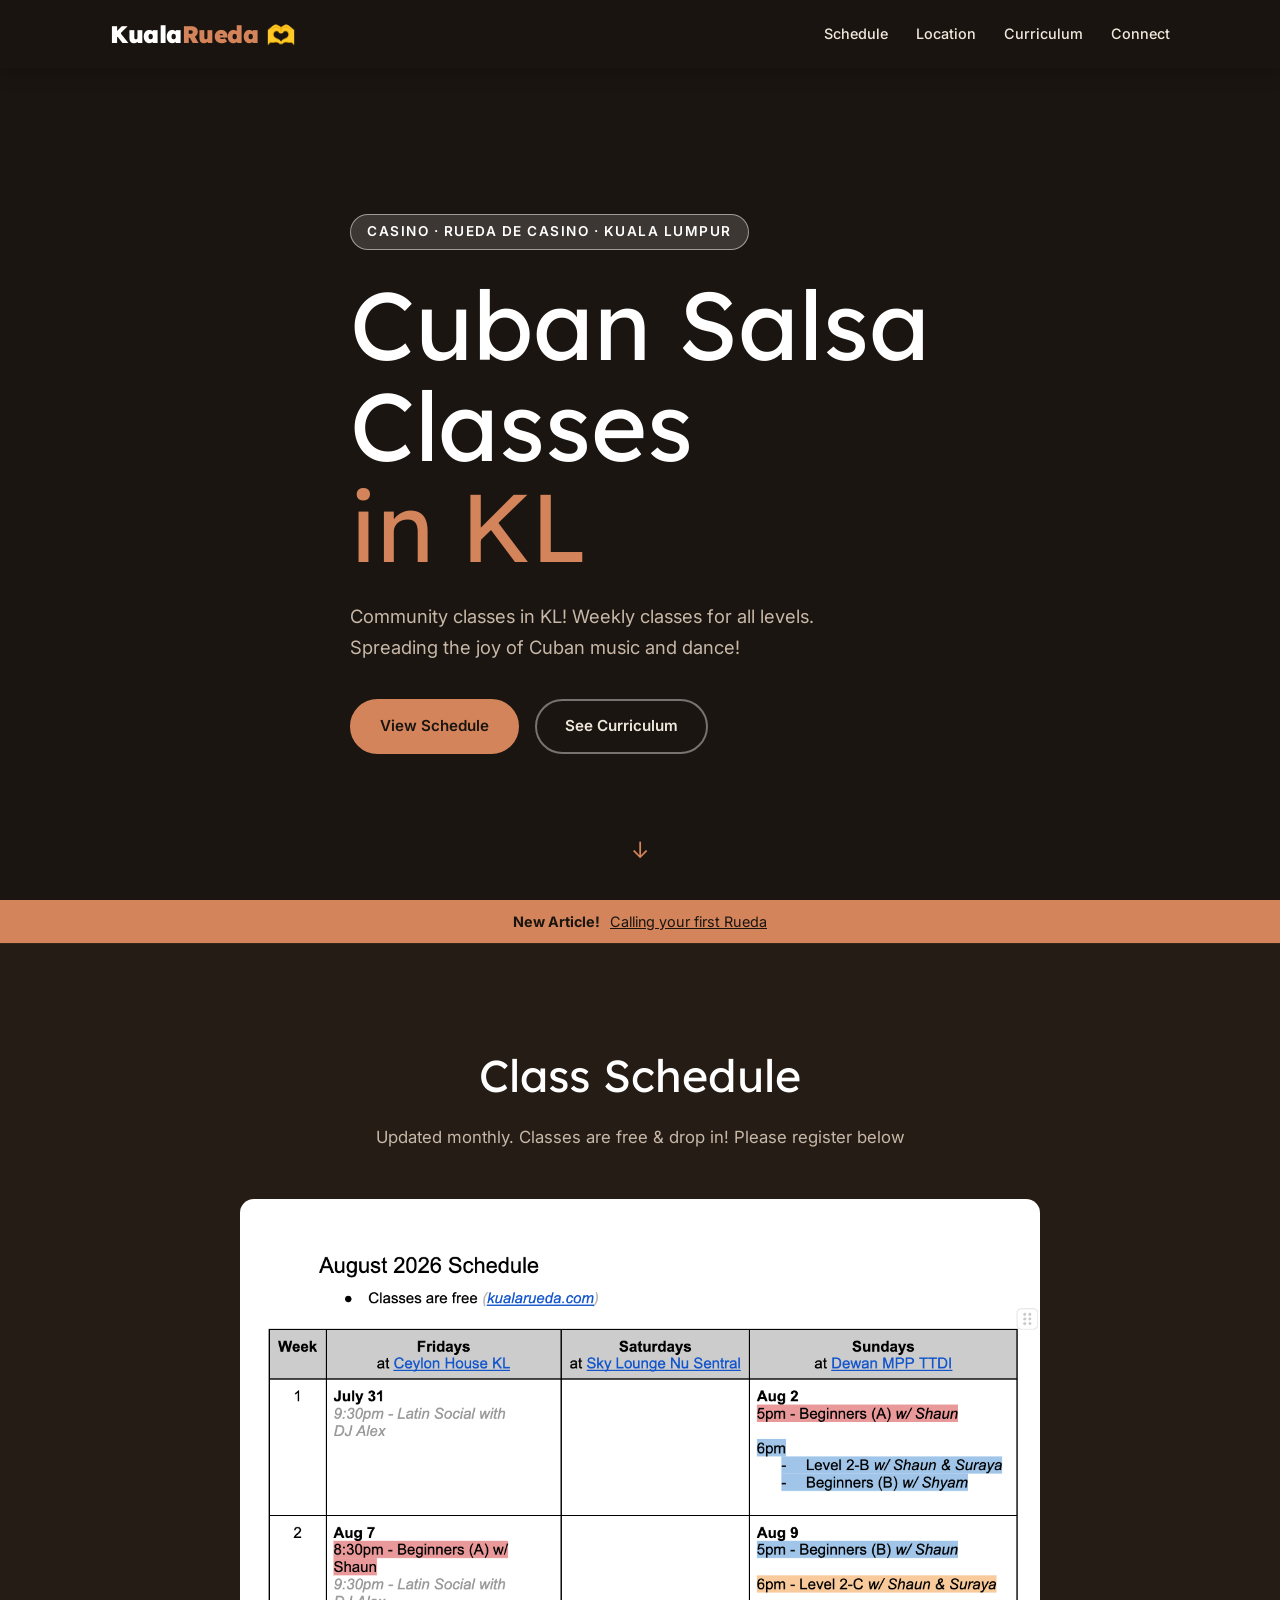
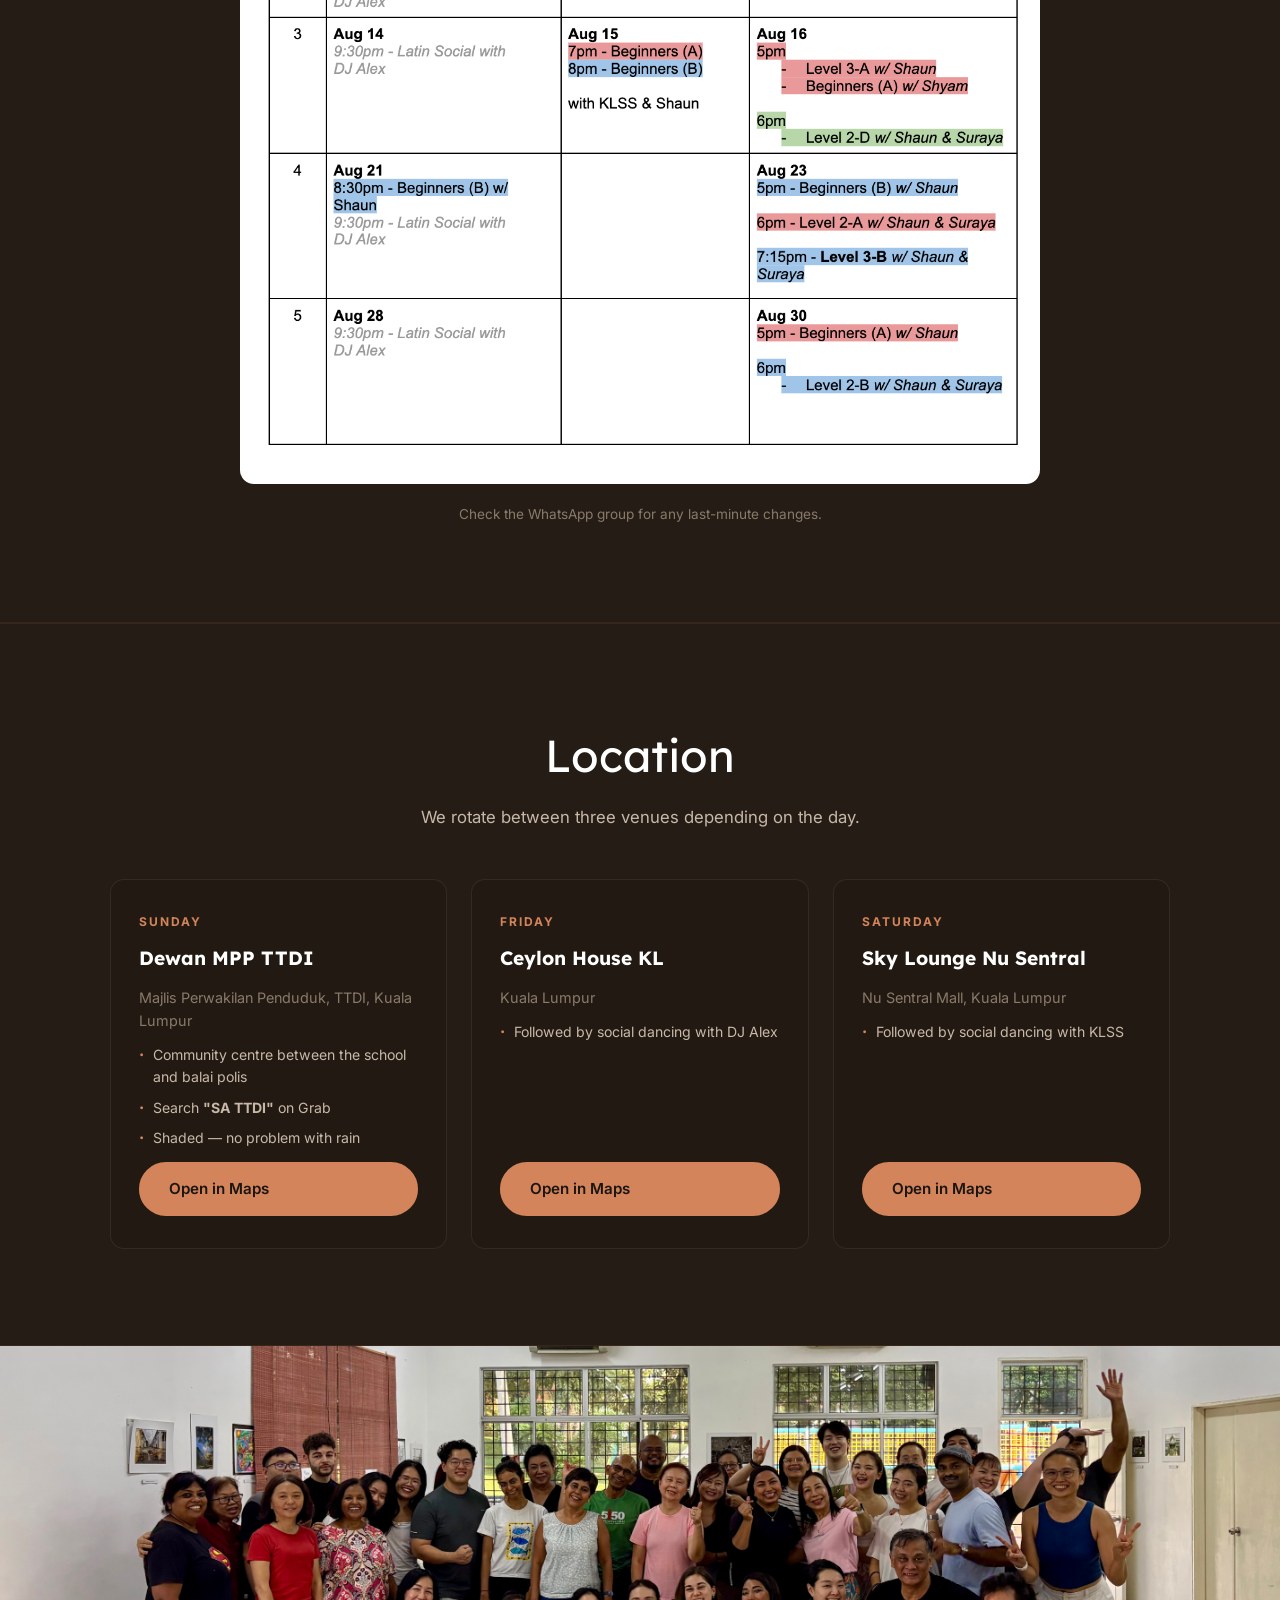
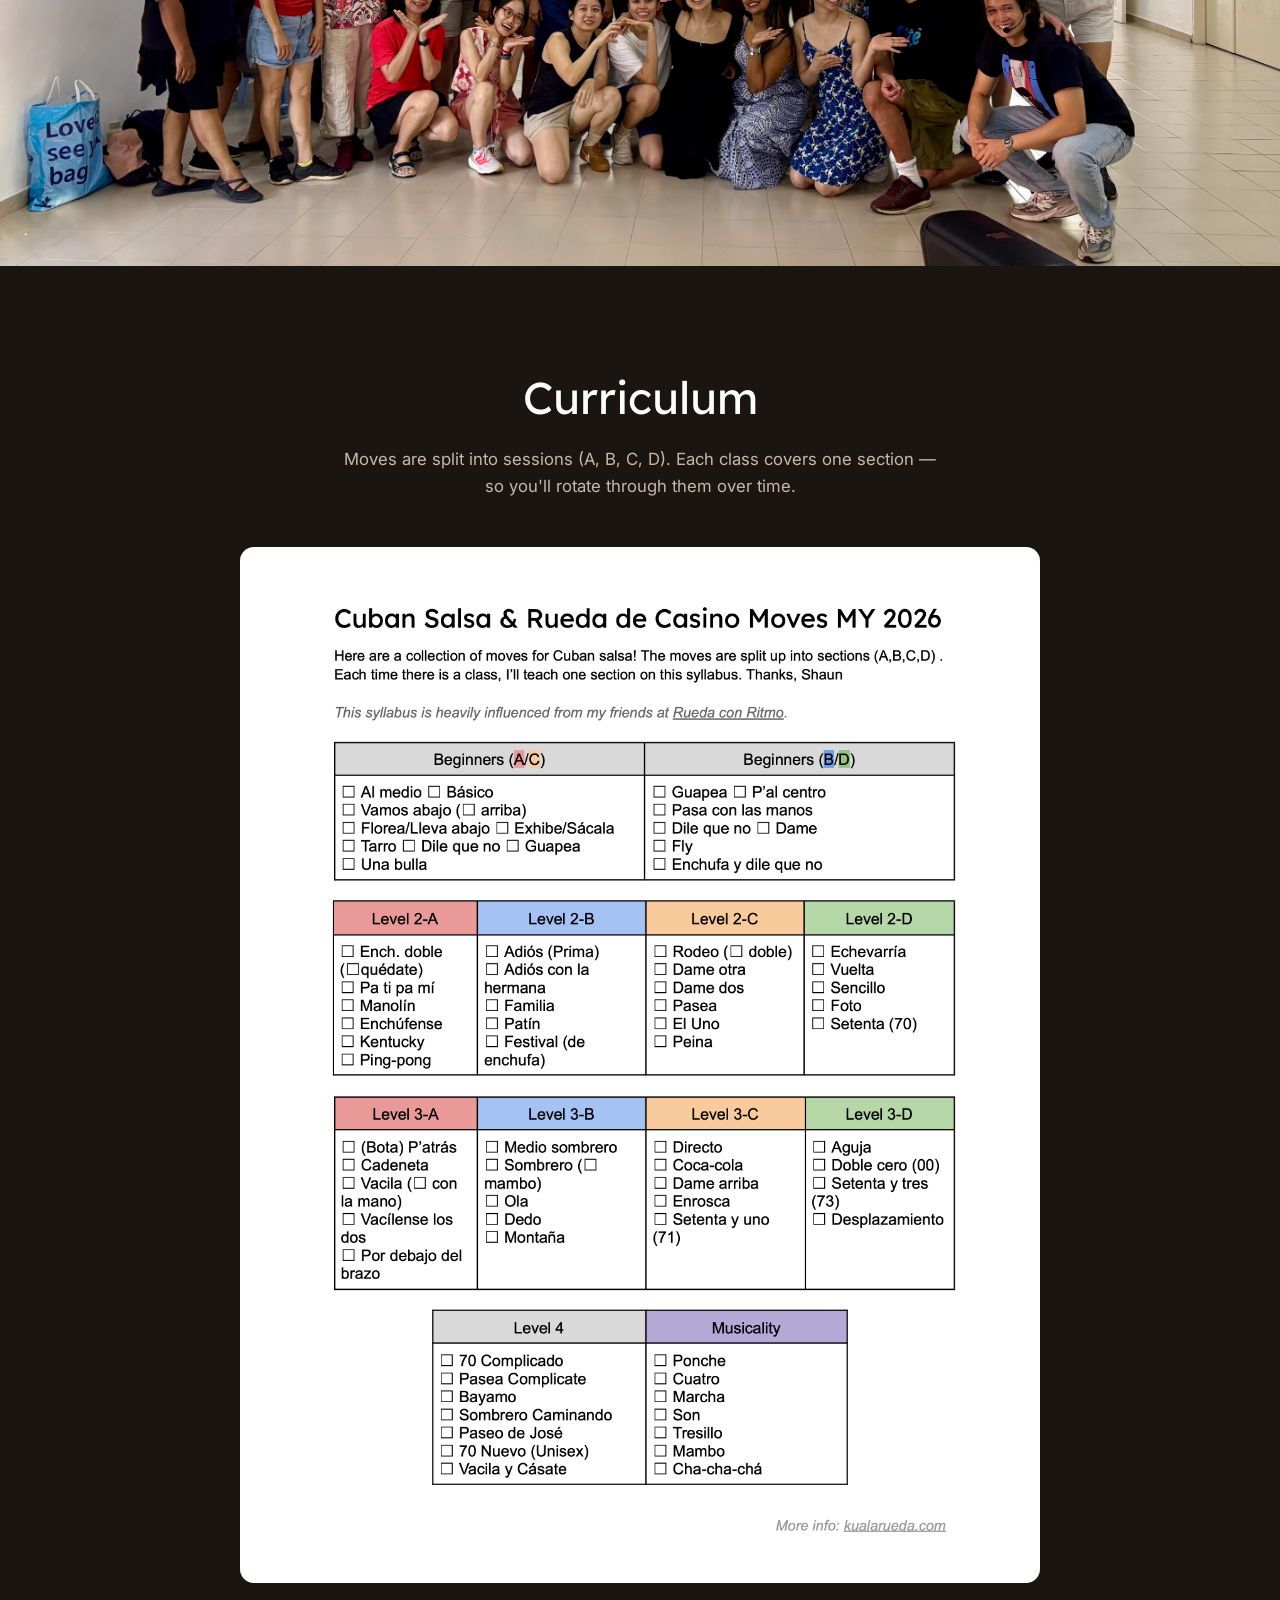
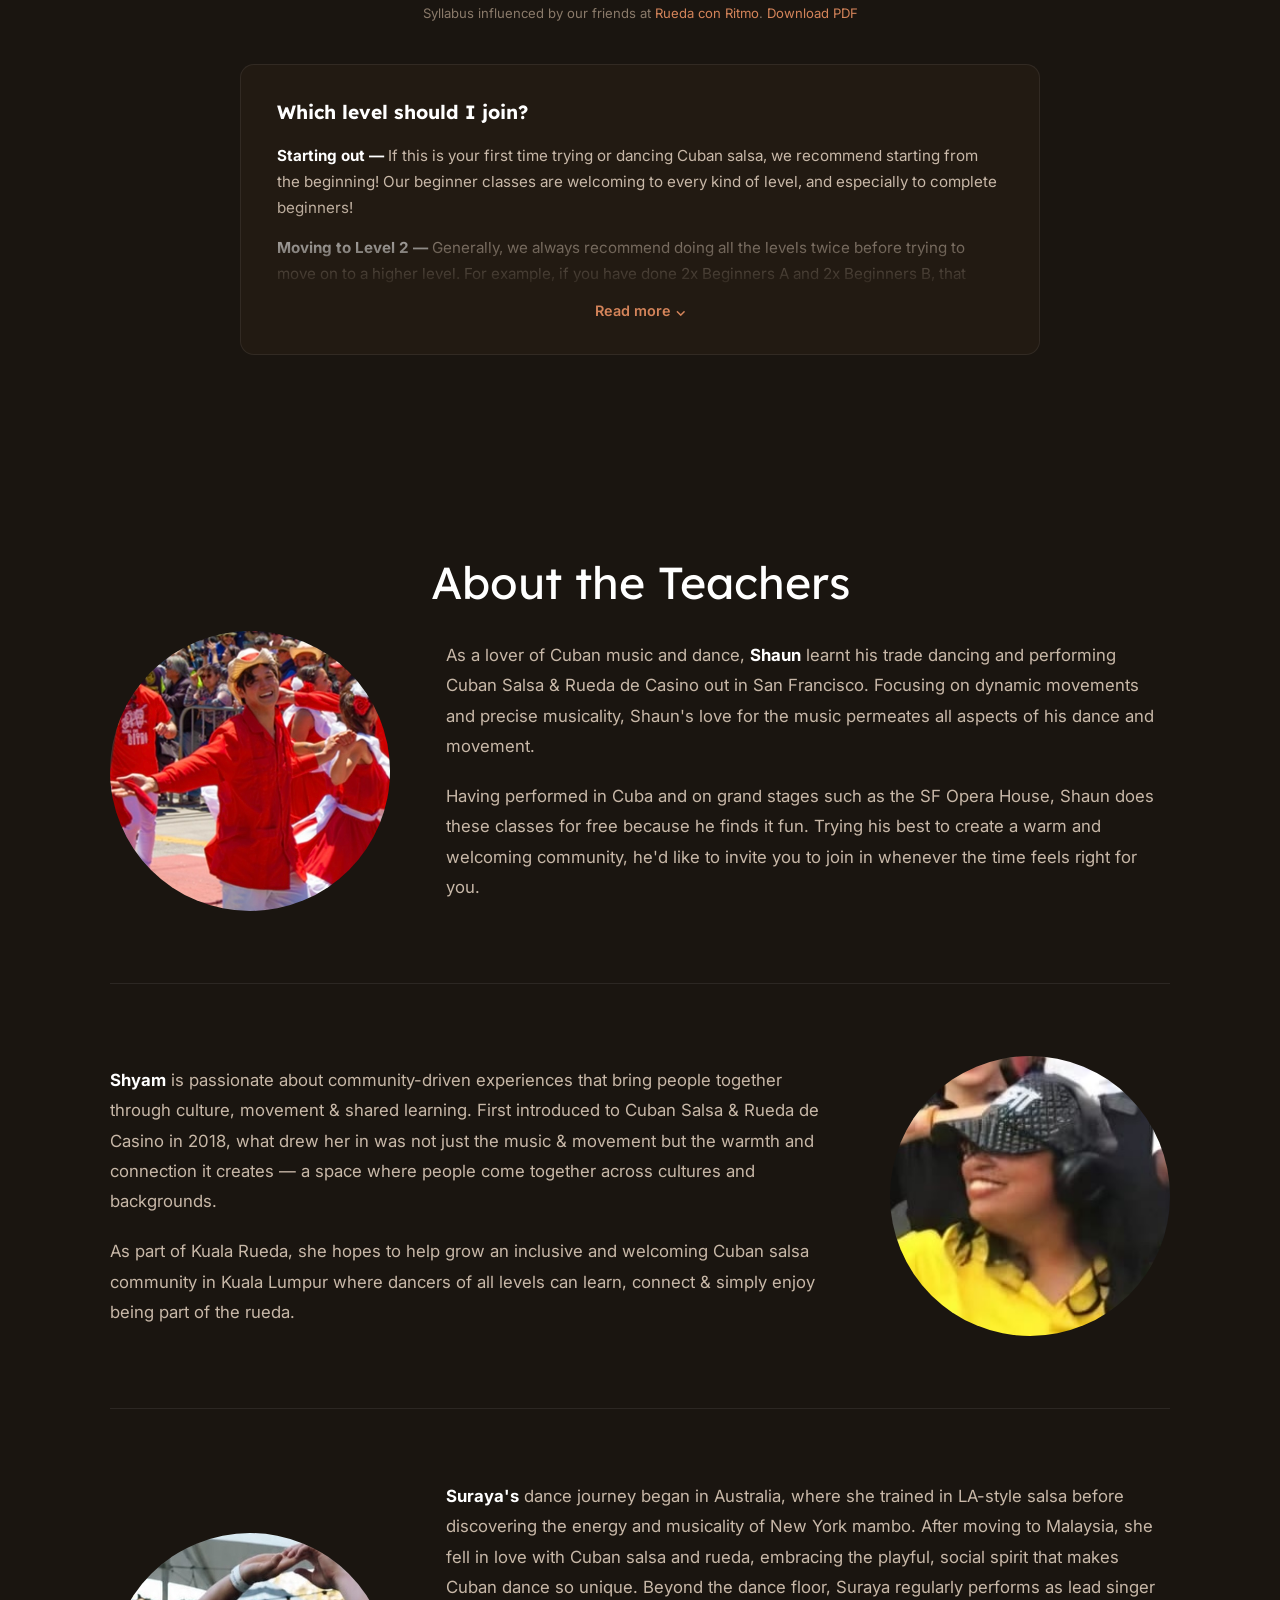
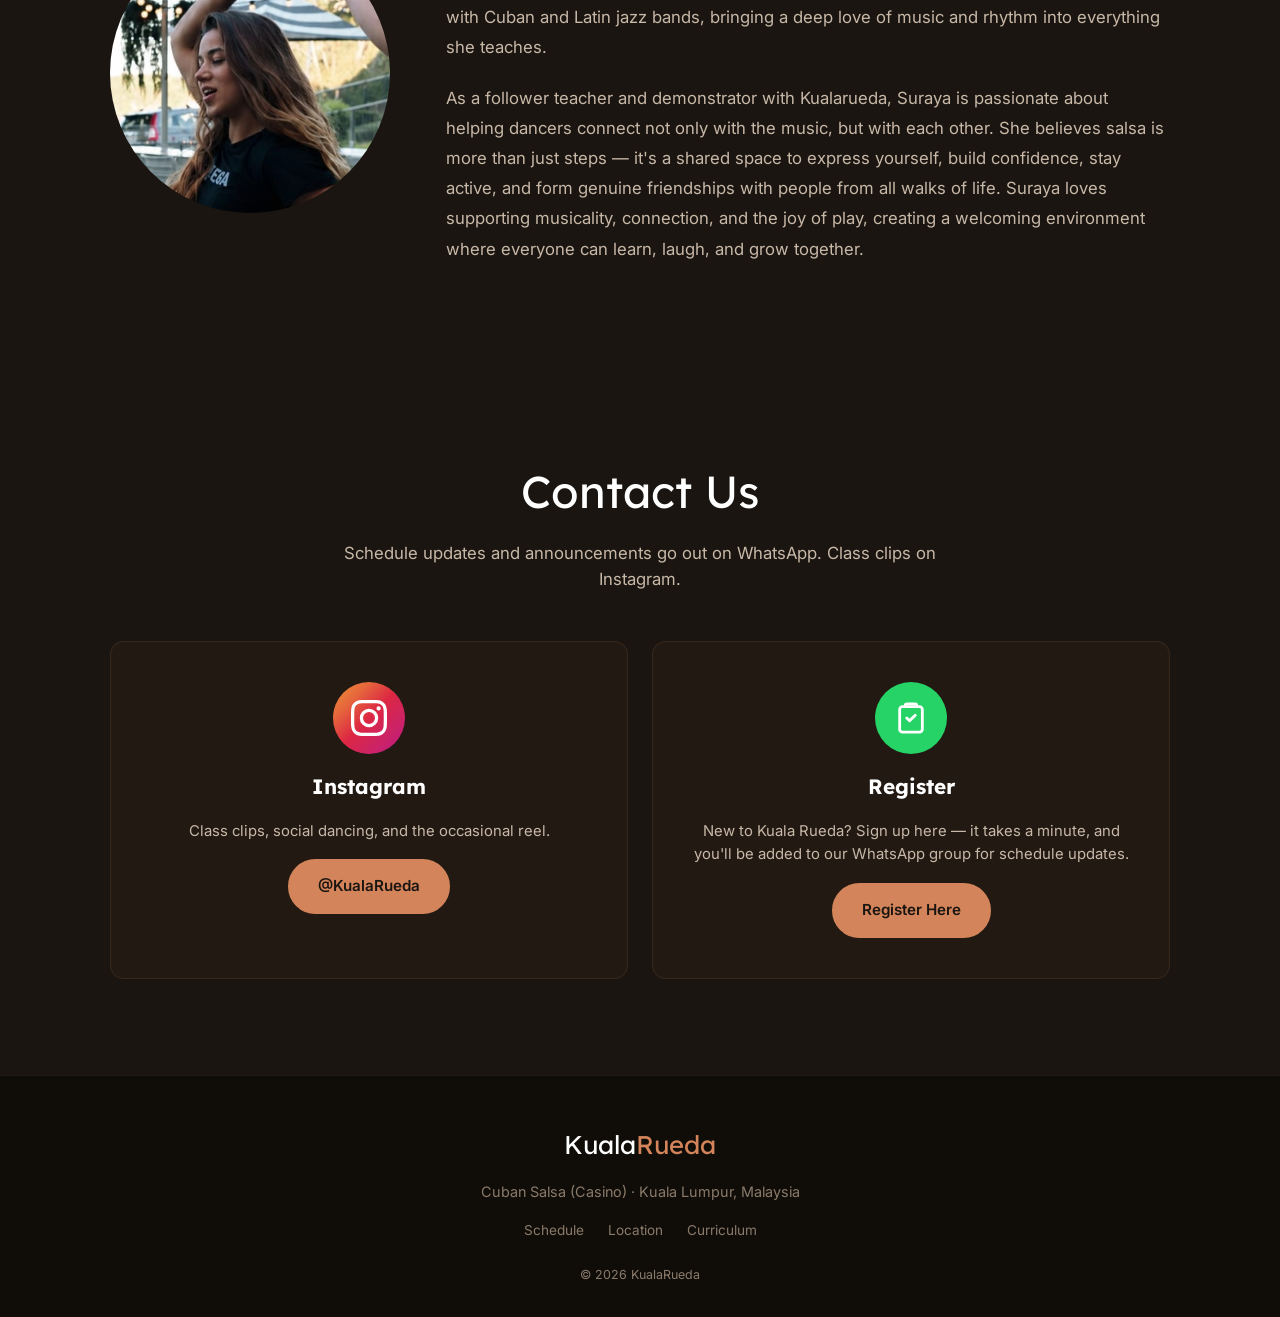
==== index.html @ 5d7bdff4 "swap order of headers" ====
<!DOCTYPE html>
<html lang="en">
<head>
  <meta charset="UTF-8" />
  <meta name="viewport" content="width=device-width, initial-scale=1.0" />
  <title>KualaRueda – Cuban Salsa in KL</title>
  <meta name="description" content="Casino and Rueda de Casino classes in Kuala Lumpur. Fridays, Saturdays, and Sundays." />

  <!-- Social preview -->
  <meta property="og:title" content="KualaRueda – Cuban Salsa in KL" />
  <meta property="og:description" content="Community classes in KL! Weekly Cuban Salsa (Casino) and Rueda de Casino for all levels. Classes are free." />
  <meta property="og:image" content="https://www.kualarueda.com/assets/IMG_4123.jpeg" />
  <meta property="og:url" content="https://www.kualarueda.com" />
  <meta property="og:type" content="website" />
  <meta name="twitter:card" content="summary_large_image" />
  <meta name="twitter:image" content="https://www.kualarueda.com/assets/IMG_4123.jpeg" />
  <link rel="icon" type="image/png" href="assets/emoji-heart-hands.png" />
  <link rel="stylesheet" href="css/style.css" />
  <link rel="preconnect" href="https://fonts.googleapis.com" />
  <link href="https://fonts.googleapis.com/css2?family=Lexend:wght@400;500&family=Inter:wght@400;500;600&display=swap" rel="stylesheet" />
</head>
<body>

  <!-- ── NAV ── -->
  <header class="navbar" id="navbar">
    <div class="container nav-inner">
      <a href="#hero" class="logo">Kuala<span>Rueda</span> 🫶</a>
      <button class="hamburger" id="hamburger" aria-label="Open menu">
        <span></span><span></span><span></span>
      </button>
      <nav class="nav-links" id="nav-links">
        <a href="#schedule">Schedule</a>
        <a href="#location">Location</a>
        <a href="#curriculum">Curriculum</a>
        <a href="#connect">Connect</a>
      </nav>
    </div>
  </header>

  <!-- ── HERO ── -->
  <section class="hero" id="hero">
    <div class="hero-overlay"></div>
    <div class="container hero-content">
      <p class="hero-tag">Casino · Rueda de Casino · Kuala Lumpur</p>
      <h1>Cuban Salsa<br />Classes<br /><span>in KL</span></h1>
      <p class="hero-sub">Community classes in KL! Weekly classes for all levels. Spreading the joy of Cuban music and dance!</p>
      <div class="hero-cta">
        <a href="#schedule" class="btn btn-primary">View Schedule</a>
        <a href="#curriculum" class="btn btn-outline">See Curriculum</a>
      </div>
    </div>
    <div class="hero-scroll-hint">↓</div>
  </section>

  <!-- ── ANNOUNCEMENT BANNER ── -->
  <a href="https://ponchepal.substack.com/p/calling-your-first-rueda-and-beyond" target="_blank" rel="noopener" class="announce-banner">
    <strong>New Article!</strong> <span style="text-decoration: underline;">Calling your first Rueda</span>
  </a>

  <!-- ── FULL SCHEDULE ── -->
  <section class="schedule" id="schedule">
    <div class="container">
      <h2 class="section-title">Class Schedule</h2>
      <p class="section-sub">Updated monthly. Classes are free & drop in! Please register below</p>
      <div class="curr-image-wrap">
        <img src="assets/schedule.png" alt="May 2026 class schedule" class="curr-image" />
      </div>
      <p class="schedule-note">Check the WhatsApp group for any last-minute changes.</p>
    </div>
  </section>

  <!-- ── LOCATION ── -->
  <section class="location" id="location">
    <div class="container">
      <h2 class="section-title">Location</h2>
      <p class="section-sub">We rotate between three venues depending on the day.</p>
      <div class="venue-grid">

        <div class="venue-card">
          <div class="venue-day">Sunday</div>
          <h3>Dewan MPP TTDI</h3>
          <p>Majlis Perwakilan Penduduk, TTDI, Kuala Lumpur</p>
          <ul class="venue-notes">
            <li>Community centre between the school and balai polis</li>
            <li>Search <strong>"SA TTDI"</strong> on Grab</li>
            <li>Shaded — no problem with rain</li>
          </ul>
          <a href="https://www.google.com/maps/place/Dewan+MPP+%E2%80%A2+Majlis+Perwakilan+Penduduk/@3.1533087,101.6230513,17z/data=!3m1!4b1!4m6!3m5!1s0x31cc498bb77d4011:0x5229504229deae7a!8m2!3d3.1533087!4d101.6256316!16s%2Fg%2F11w36tq726" rel="noopener" class="btn btn-primary">Open in Maps</a>
        </div>

        <div class="venue-card">
          <div class="venue-day">Friday</div>
          <h3>Ceylon House KL</h3>
          <p>Kuala Lumpur</p>
          <ul class="venue-notes">
            <li>Followed by social dancing with DJ Alex</li>
          </ul>
          <a href="https://www.google.com/maps/place/Ceylon+House/@3.1484687,101.6975741,15z/data=!3m1!4b1!4m6!3m5!1s0x31cc37f09fd5c95f:0x3be4a66e0489ab49!8m2!3d3.1484473!4d101.7078524!16s%2Fg%2F11ybdww64p" rel="noopener" class="btn btn-primary">Open in Maps</a>
        </div>

        <div class="venue-card">
          <div class="venue-day">Saturday</div>
          <h3>Sky Lounge Nu Sentral</h3>
          <p>Nu Sentral Mall, Kuala Lumpur</p>
          <ul class="venue-notes">
            <li>Followed by social dancing with KLSS</li>
          </ul>
          <a href="https://www.google.com/maps/place/Sky+Lounge/@3.1330926,101.6767564,15z/data=!3m2!4b1!5s0x3e9906ed1a2a3391:0x60c95eb4abee34fe!4m6!3m5!1s0x31cc490bd2e5d0f7:0x9980606c2685ff57!8m2!3d3.1330712!4d101.6870347!16s%2Fg%2F11kgh79483" rel="noopener" class="btn btn-primary">Open in Maps</a>
        </div>

      </div>
    </div>
  </section>

  <!-- ── GROUP PHOTO ── -->
  <div class="group-photo-wrap">
    <img src="assets/group_photo.jpeg" alt="Kuala Rueda community group photo" class="group-photo" />
  </div>

  <!-- ── CURRICULUM ── -->
  <section class="curriculum" id="curriculum">
    <div class="container">
      <h2 class="section-title">Curriculum</h2>
      <p class="section-sub">Moves are split into sessions (A, B, C, D). Each class covers one section — so you'll rotate through them over time.</p>

      <div class="curr-image-wrap">
        <img src="assets/curriculum.png" alt="Cuban Salsa & Rueda de Casino moves syllabus" class="curr-image" />
      </div>
      <p class="curr-credit">Syllabus influenced by our friends at <a href="https://www.ruedaconritmo.com" target="_blank" rel="noopener">Rueda con Ritmo</a>. <a href="assets/KualaRuedaMoveList.pdf" target="_blank" rel="noopener">Download PDF</a></p>

      <div class="level-guide">
        <h3 class="level-guide-title">Which level should I join?</h3>
        <input type="checkbox" id="lg-toggle" class="lg-toggle" />
        <div class="level-guide-fade">
          <p><strong>Starting out —</strong> If this is your first time trying or dancing Cuban salsa, we recommend starting from the beginning! Our beginner classes are welcoming to every kind of level, and especially to complete beginners!</p>
          <p><strong>Moving to Level 2 —</strong> Generally, we always recommend doing all the levels twice before trying to move on to a higher level. For example, if you have done 2x Beginners A and 2x Beginners B, that would be a good time to try Level 2.</p>
          <p><strong>Moving to Level 3 —</strong> Similarly, if you feel as though you're comfortable with the moves in Level 2 — e.g. you are comfortable with 70, adios, enchufa doble &amp; dame dos — that would be a good time to try Level 3.</p>
          <p><strong>"I've danced before!" —</strong> If you have danced salsa before but not Cuban salsa, we also recommend starting from the beginning! Cuban salsa has a lot of moves that break away from the line that many other salsas follow. Don't worry — just 1 or 2 classes should be enough to help you feel comfortable with the different kinds of movement found in Cuban salsa.</p>
          <p><strong>Safety —</strong> If we see that you are not familiar with those moves yet, we may ask you to step out of the class and try a few more of the previous level classes first. This helps us prevent any injuries for everyone dancing!</p>
          <p>Feel free to ping an instructor if you have any questions.</p>
        </div>
        <label for="lg-toggle" class="lg-label">
          <span class="lg-more">Read more ⌄</span>
          <span class="lg-less">Read less ⌃</span>
        </label>
      </div>
    </div>
  </section>

  <!-- ── ABOUT ── -->
  <section class="about" id="about">
    <div class="container">
      <h2 class="section-title">About the Teachers</h2>
      <div class="about-inner">
        <div class="about-img-wrap">
          <img src="assets/profile.jpeg" alt="Shaun" class="about-img" />
        </div>
        <div class="about-text">
          <p>As a lover of Cuban music and dance, <strong style="color: var(--white);">Shaun</strong> learnt his trade dancing and performing Cuban Salsa & Rueda de Casino out in San Francisco. Focusing on dynamic movements and precise musicality, Shaun's love for the music permeates all aspects of his dance and movement.</p>
          <p>Having performed in Cuba and on grand stages such as the SF Opera House, Shaun does these classes for free because he finds it fun. Trying his best to create a warm and welcoming community, he'd like to invite you to join in whenever the time feels right for you.</p>
        </div>
      </div>

      <div class="about-inner about-inner--reverse">
        <div class="about-img-wrap">
          <img src="assets/shyam_2.jpeg" alt="Shyam" class="about-img" />
        </div>
        <div class="about-text">
          <p><strong style="color: var(--white);">Shyam</strong> is passionate about community-driven experiences that bring people together through culture, movement & shared learning. First introduced to Cuban Salsa & Rueda de Casino in 2018, what drew her in was not just the music & movement but the warmth and connection it creates — a space where people come together across cultures and backgrounds.</p>
          <p>As part of Kuala Rueda, she hopes to help grow an inclusive and welcoming Cuban salsa community in Kuala Lumpur where dancers of all levels can learn, connect & simply enjoy being part of the rueda.</p>
        </div>
      </div>

      <div class="about-inner">
        <div class="about-img-wrap">
          <img src="assets/suraya.jpeg" alt="Suraya" class="about-img" />
        </div>
        <div class="about-text">
          <p><strong style="color: var(--white);">Suraya's</strong> dance journey began in Australia, where she trained in LA-style salsa before discovering the energy and musicality of New York mambo. After moving to Malaysia, she fell in love with Cuban salsa and rueda, embracing the playful, social spirit that makes Cuban dance so unique. Beyond the dance floor, Suraya regularly performs as lead singer with Cuban and Latin jazz bands, bringing a deep love of music and rhythm into everything she teaches.</p>
          <p>As a follower teacher and demonstrator with Kualarueda, Suraya is passionate about helping dancers connect not only with the music, but with each other. She believes salsa is more than just steps — it's a shared space to express yourself, build confidence, stay active, and form genuine friendships with people from all walks of life. Suraya loves supporting musicality, connection, and the joy of play, creating a welcoming environment where everyone can learn, laugh, and grow together.</p>
        </div>
      </div>
    </div>
  </section>

  <!-- ── CONNECT ── -->
  <section class="connect" id="connect">
    <div class="container">
      <h2 class="section-title">Contact Us</h2>
      <p class="section-sub">Schedule updates and announcements go out on WhatsApp. Class clips on Instagram.</p>
      <div class="connect-grid">

        <div class="connect-card">
          <div class="connect-icon ig-icon">
            <svg viewBox="0 0 24 24" fill="currentColor" width="36" height="36">
              <path d="M12 2.163c3.204 0 3.584.012 4.85.07 3.252.148 4.771 1.691 4.919 4.919.058 1.265.069 1.645.069 4.849 0 3.205-.012 3.584-.069 4.849-.149 3.225-1.664 4.771-4.919 4.919-1.266.058-1.644.07-4.85.07-3.204 0-3.584-.012-4.849-.07-3.26-.149-4.771-1.699-4.919-4.92-.058-1.265-.07-1.644-.07-4.849 0-3.204.013-3.583.07-4.849.149-3.227 1.664-4.771 4.919-4.919 1.266-.057 1.645-.069 4.849-.069zM12 0C8.741 0 8.333.014 7.053.072 2.695.272.273 2.69.073 7.052.014 8.333 0 8.741 0 12c0 3.259.014 3.668.072 4.948.2 4.358 2.618 6.78 6.98 6.98C8.333 23.986 8.741 24 12 24c3.259 0 3.668-.014 4.948-.072 4.354-.2 6.782-2.618 6.979-6.98.059-1.28.073-1.689.073-4.948 0-3.259-.014-3.667-.072-4.947-.196-4.354-2.617-6.78-6.979-6.98C15.668.014 15.259 0 12 0zm0 5.838a6.162 6.162 0 100 12.324 6.162 6.162 0 000-12.324zM12 16a4 4 0 110-8 4 4 0 010 8zm6.406-11.845a1.44 1.44 0 100 2.881 1.44 1.44 0 000-2.881z"/>
            </svg>
          </div>
          <h3>Instagram</h3>
          <p>Class clips, social dancing, and the occasional reel.</p>
          <!-- Replace href with your actual Instagram URL -->
          <a href="https://www.instagram.com/kualarueda" target="_blank" rel="noopener" class="btn btn-primary">@KualaRueda</a>
        </div>

        <div class="connect-card">
          <div class="connect-icon reg-icon">
            <svg viewBox="0 0 24 24" fill="none" stroke="currentColor" stroke-width="2" stroke-linecap="round" stroke-linejoin="round" width="34" height="34">
              <path d="M9 2h6a1 1 0 0 1 1 1v1h2a2 2 0 0 1 2 2v14a2 2 0 0 1-2 2H6a2 2 0 0 1-2-2V6a2 2 0 0 1 2-2h2V3a1 1 0 0 1 1-1z"/>
              <path d="M9 4h6"/>
              <path d="M9 12l2 2 4-4"/>
            </svg>
          </div>
          <h3>Register</h3>
          <p>New to Kuala Rueda? Sign up here — it takes a minute, and you'll be added to our WhatsApp group for schedule updates.</p>
          <a href="/register" class="btn btn-primary">Register Here</a>
        </div>


      </div>
    </div>
  </section>

  <!-- ── FOOTER ── -->
  <footer class="footer">
    <div class="container footer-inner">
      <div class="footer-logo">Kuala<span>Rueda</span></div>
      <p>Cuban Salsa (Casino) · Kuala Lumpur, Malaysia</p>
      <div class="footer-links">
        <a href="#schedule">Schedule</a>
        <a href="#location">Location</a>
        <a href="#curriculum">Curriculum</a>
      </div>
      <p class="footer-copy">© 2026 KualaRueda</p>
    </div>
  </footer>

  <script src="js/main.js"></script>
</body>
</html>
---- css/style.css ----
/* ── RESET & BASE ── */
*, *::before, *::after { box-sizing: border-box; margin: 0; padding: 0; }

:root {
  --green-dark:   #1A1510;
  --green-mid:    #241C15;
  --teal:         #D4845A;
  --teal-light:   #E8A07A;
  --mango:        #E8C87A;
  --coral:        #E07A5F;
  --cream:        #F0E8DC;
  --white:        #FFFFFF;
  --text-light:   #C8B8A8;
  --text-muted:   #8A7A6A;
  --card-bg:      #221A12;
  --nav-h:        68px;
  --radius:       14px;
  --radius-sm:    8px;
  --transition:   0.25s ease;
}

html { scroll-behavior: smooth; font-size: 16px; }

body {
  font-family: 'Inter', system-ui, sans-serif;
  background: var(--green-dark);
  color: var(--cream);
  line-height: 1.6;
}

a { color: var(--teal); text-decoration: none; transition: color var(--transition); }
a:hover { color: var(--teal-light); }

img { max-width: 100%; display: block; }

.container {
  max-width: 1100px;
  margin: 0 auto;
  padding: 0 20px;
}

/* ── TYPOGRAPHY ── */
.section-title {
  font-family: 'Lexend', sans-serif;
  font-size: clamp(2rem, 5vw, 2.8rem);
  font-weight: 400;
  color: var(--white);
  text-align: center;
  margin-bottom: 12px;
}

.section-sub {
  text-align: center;
  color: var(--text-light);
  font-size: 1.05rem;
  margin-bottom: 48px;
  max-width: 600px;
  margin-left: auto;
  margin-right: auto;
}

/* ── BUTTONS ── */
.btn {
  display: inline-block;
  padding: 13px 28px;
  border-radius: 50px;
  font-weight: 600;
  font-size: 0.95rem;
  cursor: pointer;
  transition: transform var(--transition), box-shadow var(--transition), background var(--transition);
  border: 2px solid transparent;
}
.btn:hover { transform: translateY(-2px); }

.btn-primary {
  background: var(--teal);
  color: var(--green-dark);
  border-color: var(--teal);
}
.btn-primary:hover { background: var(--teal-light); border-color: var(--teal-light); color: var(--green-dark); box-shadow: 0 6px 24px rgba(212,132,90,0.35); }

.btn-outline {
  background: transparent;
  color: var(--cream);
  border-color: rgba(255,255,255,0.4);
}
.btn-outline:hover { background: rgba(255,255,255,0.08); border-color: var(--cream); color: var(--white); }

.btn-nav {
  background: var(--teal);
  color: var(--green-dark) !important;
  padding: 8px 18px;
  border-radius: 50px;
  font-weight: 600;
  font-size: 0.9rem;
  transition: background var(--transition), transform var(--transition);
}
.btn-nav:hover { background: var(--teal-light); transform: translateY(-1px); }

/* ── NAVBAR ── */
.navbar {
  position: fixed;
  top: 0; left: 0; right: 0;
  height: var(--nav-h);
  z-index: 1000;
  transition: background var(--transition), box-shadow var(--transition);
  background: rgba(26, 21, 16, 0.92);
  backdrop-filter: blur(12px);
  box-shadow: 0 2px 20px rgba(0,0,0,0.3);
}
.navbar.scrolled {
  background: rgba(26, 21, 16, 0.98);
  box-shadow: 0 2px 24px rgba(0,0,0,0.4);
}

.nav-inner {
  display: flex;
  align-items: center;
  justify-content: space-between;
  height: var(--nav-h);
}

.logo {
  font-family: 'Lexend', sans-serif;
  font-size: 1.5rem;
  font-weight: 900;
  color: var(--white) !important;
  letter-spacing: -0.5px;
}
.logo span { color: var(--teal); }

.nav-links {
  display: flex;
  align-items: center;
  gap: 28px;
}
.nav-links a {
  color: var(--cream);
  font-size: 0.9rem;
  font-weight: 500;
}
.nav-links a:hover { color: var(--teal); }

.hamburger {
  display: none;
  flex-direction: column;
  gap: 5px;
  background: none;
  border: none;
  cursor: pointer;
  padding: 4px;
}
.hamburger span {
  display: block;
  width: 24px;
  height: 2px;
  background: var(--white);
  border-radius: 2px;
  transition: transform var(--transition), opacity var(--transition);
}
.hamburger.open span:nth-child(1) { transform: translateY(7px) rotate(45deg); }
.hamburger.open span:nth-child(2) { opacity: 0; }
.hamburger.open span:nth-child(3) { transform: translateY(-7px) rotate(-45deg); }

/* ── HERO ── */
.hero {
  position: relative;
  min-height: 100vh;
  display: flex;
  align-items: center;
  background: url('../assets/IMG_4123.jpeg') center/cover no-repeat;
  overflow: hidden;
}

.hero-overlay {
  position: absolute;
  inset: 0;
  background: linear-gradient(to bottom, rgba(26,21,16,0.15) 0%, rgba(26,21,16,0.75) 100%);
}

.hero-content {
  position: relative;
  z-index: 1;
  padding-top: var(--nav-h);
}

.hero-tag {
  display: inline-block;
  background: rgba(255,255,255,0.15);
  border: 1px solid rgba(255,255,255,0.5);
  color: var(--white);
  font-size: 0.85rem;
  font-weight: 600;
  letter-spacing: 1.5px;
  text-transform: uppercase;
  padding: 6px 16px;
  border-radius: 50px;
  margin-bottom: 24px;
}

.hero-content h1 {
  font-family: 'Lexend', sans-serif;
  font-size: clamp(3rem, 9vw, 6rem);
  font-weight: 400;
  line-height: 1.05;
  color: var(--white);
  margin-bottom: 24px;
}
.hero-content h1 span { color: var(--teal); }

.hero-sub {
  font-size: 1.15rem;
  color: var(--text-light);
  max-width: 520px;
  margin-bottom: 36px;
  line-height: 1.7;
}

.hero-cta { display: flex; gap: 16px; flex-wrap: wrap; }

.hero-scroll-hint {
  position: absolute;
  bottom: 32px;
  left: 50%;
  transform: translateX(-50%);
  color: var(--teal);
  font-size: 1.4rem;
  animation: bounce 2s infinite;
}
@keyframes bounce {
  0%, 100% { transform: translateX(-50%) translateY(0); }
  50%       { transform: translateX(-50%) translateY(8px); }
}

/* ── ANNOUNCEMENTS ── */
.announcements {
  background: var(--green-mid);
  padding: 64px 0;
  border-top: 1px solid rgba(212,132,90,0.15);
  border-bottom: 1px solid rgba(212,132,90,0.15);
}

.announce-badge {
  display: inline-block;
  font-weight: 700;
  font-size: 0.8rem;
  letter-spacing: 1px;
  text-transform: uppercase;
  color: var(--mango);
  background: rgba(255,179,71,0.12);
  border: 1px solid rgba(255,179,71,0.3);
  padding: 6px 16px;
  border-radius: 50px;
  margin-bottom: 32px;
}

.announce-cards {
  display: grid;
  grid-template-columns: repeat(auto-fit, minmax(280px, 1fr));
  gap: 20px;
}

.announce-card {
  background: var(--card-bg);
  border: 1px solid rgba(212,132,90,0.12);
  border-radius: var(--radius);
  padding: 28px;
  position: relative;
  transition: transform var(--transition), box-shadow var(--transition);
}
.announce-card:hover { transform: translateY(-4px); box-shadow: 0 12px 40px rgba(0,0,0,0.25); }
.announce-card.highlight { border-color: rgba(212,132,90,0.35); }

.announce-label {
  display: inline-block;
  font-size: 0.72rem;
  font-weight: 700;
  letter-spacing: 1px;
  text-transform: uppercase;
  padding: 3px 10px;
  border-radius: 50px;
  background: rgba(212,132,90,0.15);
  color: var(--teal);
  margin-bottom: 12px;
}

.announce-card h3 {
  font-family: 'Lexend', sans-serif;
  font-size: 1.2rem;
  color: var(--white);
  margin-bottom: 10px;
}

.announce-card p { color: var(--text-light); font-size: 0.95rem; margin-bottom: 16px; }

.announce-date {
  font-size: 0.8rem;
  color: var(--mango);
  font-weight: 600;
}

/* ── SCHEDULE ── */
.schedule {
  background: var(--green-mid);
  padding: 96px 0;
  border-top: 1px solid rgba(212,132,90,0.1);
  border-bottom: 1px solid rgba(212,132,90,0.1);
}

.schedule-note {
  text-align: center;
  margin-top: 20px;
  font-size: 0.85rem;
  color: var(--text-muted);
}

/* ── CURRICULUM ── */
.curriculum { padding: 96px 0; }

.curr-image-wrap {
  background: var(--white);
  border-radius: var(--radius);
  overflow: hidden;
  max-width: 800px;
  margin: 0 auto;
}

.curr-image {
  width: 100%;
  display: block;
}

.curr-credit {
  margin-top: 20px;
  font-size: 0.82rem;
  color: var(--text-muted);
  text-align: center;
}

.level-guide {
  max-width: 800px;
  margin: 40px auto 0;
  background: var(--card-bg);
  border: 1px solid rgba(255,255,255,0.07);
  border-radius: var(--radius);
  padding: 32px 36px;
}
.level-guide-title {
  font-family: 'Lexend', sans-serif;
  font-size: 1.2rem;
  color: var(--white);
  margin-bottom: 16px;
}
.level-guide strong { color: var(--white); }

.lg-toggle { position: absolute; opacity: 0; width: 0; height: 0; pointer-events: none; }

.level-guide-fade {
  position: relative;
  max-height: 150px;
  overflow: hidden;
  transition: max-height 0.35s ease;
}
.level-guide-fade p {
  color: var(--text-light);
  font-size: 0.95rem;
  line-height: 1.7;
}
.level-guide-fade p + p { margin-top: 14px; }
.level-guide-fade::after {
  content: '';
  position: absolute;
  left: 0;
  right: 0;
  bottom: 0;
  height: 90px;
  background: linear-gradient(rgba(34,26,18,0), var(--card-bg));
  pointer-events: none;
  transition: opacity 0.2s ease;
}
.lg-toggle:checked ~ .level-guide-fade { max-height: 1200px; }
.lg-toggle:checked ~ .level-guide-fade::after { opacity: 0; }

.lg-label {
  display: block;
  position: relative;
  z-index: 1;
  margin-top: -6px;
  padding-top: 12px;
  cursor: pointer;
  color: var(--teal);
  font-weight: 600;
  font-size: 0.9rem;
  text-align: center;
}
.lg-label:hover { color: var(--teal-light); }
.lg-toggle:checked ~ .lg-label { margin-top: 14px; }
.lg-less { display: none; }
.lg-toggle:checked ~ .lg-label .lg-more { display: none; }
.lg-toggle:checked ~ .lg-label .lg-less { display: inline; }

/* ── LOCATION ── */
.location {
  background: var(--green-mid);
  padding: 96px 0;
  border-top: 1px solid rgba(212,132,90,0.1);
  border-bottom: 1px solid rgba(212,132,90,0.1);
}

.venue-grid {
  display: grid;
  grid-template-columns: repeat(3, 1fr);
  gap: 24px;
}

.venue-card {
  background: var(--card-bg);
  border: 1px solid rgba(255,255,255,0.07);
  border-radius: var(--radius);
  padding: 32px 28px;
  display: flex;
  flex-direction: column;
  gap: 12px;
}

.venue-day {
  font-size: 0.75rem;
  font-weight: 700;
  letter-spacing: 2px;
  text-transform: uppercase;
  color: var(--teal);
}

.venue-card h3 {
  font-family: 'Lexend', sans-serif;
  font-size: 1.2rem;
  color: var(--white);
}

.venue-card > p {
  color: var(--text-muted);
  font-size: 0.9rem;
}

.venue-notes {
  list-style: none;
  display: flex;
  flex-direction: column;
  gap: 8px;
  flex: 1;
}

.venue-notes li {
  font-size: 0.88rem;
  color: var(--text-light);
  padding-left: 14px;
  position: relative;
}
.venue-notes li::before {
  content: '·';
  position: absolute;
  left: 0;
  color: var(--teal);
  font-weight: 900;
}

/* ── ABOUT ── */
.about { padding: 96px 0; }

.about-inner {
  display: grid;
  grid-template-columns: 280px 1fr;
  gap: 56px;
  align-items: center;
}

.about-inner + .about-inner {
  margin-top: 72px;
  padding-top: 72px;
  border-top: 1px solid rgba(255,255,255,0.08);
}

.about-inner--reverse {
  grid-template-columns: 1fr 280px;
}

.about-inner--reverse .about-img-wrap {
  order: 2;
}

.about-inner--reverse .about-text {
  order: 1;
}

.about-img {
  width: 100%;
  border-radius: 50%;
  object-fit: cover;
  aspect-ratio: 1/1;
}

.about-text {
  display: flex;
  flex-direction: column;
  gap: 20px;
}

.about-text p {
  color: var(--text-light);
  font-size: 1.05rem;
  line-height: 1.8;
}

/* ── ANNOUNCEMENT BANNER ── */
.announce-banner {
  display: block;
  text-align: center;
  background: var(--teal);
  color: var(--green-dark);
  font-size: 0.9rem;
  padding: 10px 16px;
}
.announce-banner:hover { background: var(--teal-light); color: var(--green-dark); }
.announce-banner strong { font-weight: 700; margin-right: 6px; }

/* ── GROUP PHOTO ── */
.group-photo-wrap {
  width: 100%;
  overflow: hidden;
}

.group-photo {
  width: 100%;
  display: block;
  object-fit: cover;
  max-height: 520px;
}

/* ── CONNECT ── */
.connect { padding: 96px 0; }

.connect-grid {
  display: grid;
  grid-template-columns: repeat(auto-fit, minmax(280px, 1fr));
  gap: 24px;
}

.connect-card {
  background: var(--card-bg);
  border: 1px solid rgba(212,132,90,0.12);
  border-radius: var(--radius);
  padding: 40px 32px;
  display: flex;
  flex-direction: column;
  align-items: center;
  text-align: center;
  gap: 16px;
  transition: transform var(--transition), box-shadow var(--transition);
}
.connect-card:hover { transform: translateY(-6px); box-shadow: 0 16px 48px rgba(0,0,0,0.3); }

.connect-icon {
  width: 72px;
  height: 72px;
  border-radius: 50%;
  display: flex;
  align-items: center;
  justify-content: center;
}
.ig-icon { background: linear-gradient(135deg, #f09433, #e6683c, #dc2743, #cc2366, #bc1888); color: white; }
.wa-icon { background: #25D366; color: white; }
.reg-icon { background: #25D366; color: var(--white); }

.connect-card h3 {
  font-family: 'Lexend', sans-serif;
  font-size: 1.3rem;
  color: var(--white);
}
.connect-card p { color: var(--text-light); font-size: 0.93rem; }

/* ── FOOTER ── */
.footer {
  background: #100D09;
  border-top: 1px solid rgba(212,132,90,0.1);
  padding: 48px 0 32px;
}

.footer-inner {
  display: flex;
  flex-direction: column;
  align-items: center;
  gap: 16px;
  text-align: center;
}

.footer-logo {
  font-family: 'Lexend', sans-serif;
  font-size: 1.6rem;
  font-weight: 400;
  color: var(--white);
}
.footer-logo span { color: var(--teal); }

.footer p { color: var(--text-muted); font-size: 0.9rem; }

.footer-links {
  display: flex;
  gap: 24px;
  flex-wrap: wrap;
  justify-content: center;
}
.footer-links a { color: var(--text-muted); font-size: 0.85rem; }
.footer-links a:hover { color: var(--teal); }

.footer-copy { font-size: 0.78rem !important; margin-top: 8px; }

/* ── RESPONSIVE ── */
@media (max-width: 768px) {
  .hamburger { display: flex; }

  .nav-links {
    display: none;
    flex-direction: column;
    align-items: flex-start;
    gap: 0;
    position: fixed;
    top: var(--nav-h);
    left: 0; right: 0;
    background: rgba(26,21,16,0.98);
    backdrop-filter: blur(16px);
    padding: 16px 0 24px;
    border-bottom: 1px solid rgba(212,132,90,0.15);
    z-index: 999;
  }
  .nav-links.open { display: flex; }
  .nav-links a {
    width: 100%;
    padding: 14px 24px;
    border-bottom: 1px solid rgba(255,255,255,0.04);
    font-size: 1rem;
  }
  .nav-links .btn-nav {
    margin: 12px 24px 0;
    width: calc(100% - 48px);
    text-align: center;
    border-radius: var(--radius-sm);
    padding: 12px;
  }

  .hero { min-height: 100svh; }
  .hero-cta { flex-direction: column; }
  .hero-cta .btn { text-align: center; }

  .venue-grid { grid-template-columns: 1fr; }

  .about-inner {
    grid-template-columns: 1fr;
    gap: 32px;
  }
  .about-inner--reverse .about-img-wrap,
  .about-inner--reverse .about-text {
    order: unset;
  }
  .about-img { max-width: 240px; margin: 0 auto; }
}

@media (max-width: 480px) {
  .connect-grid { grid-template-columns: 1fr; }
  .announce-cards { grid-template-columns: 1fr; }
}
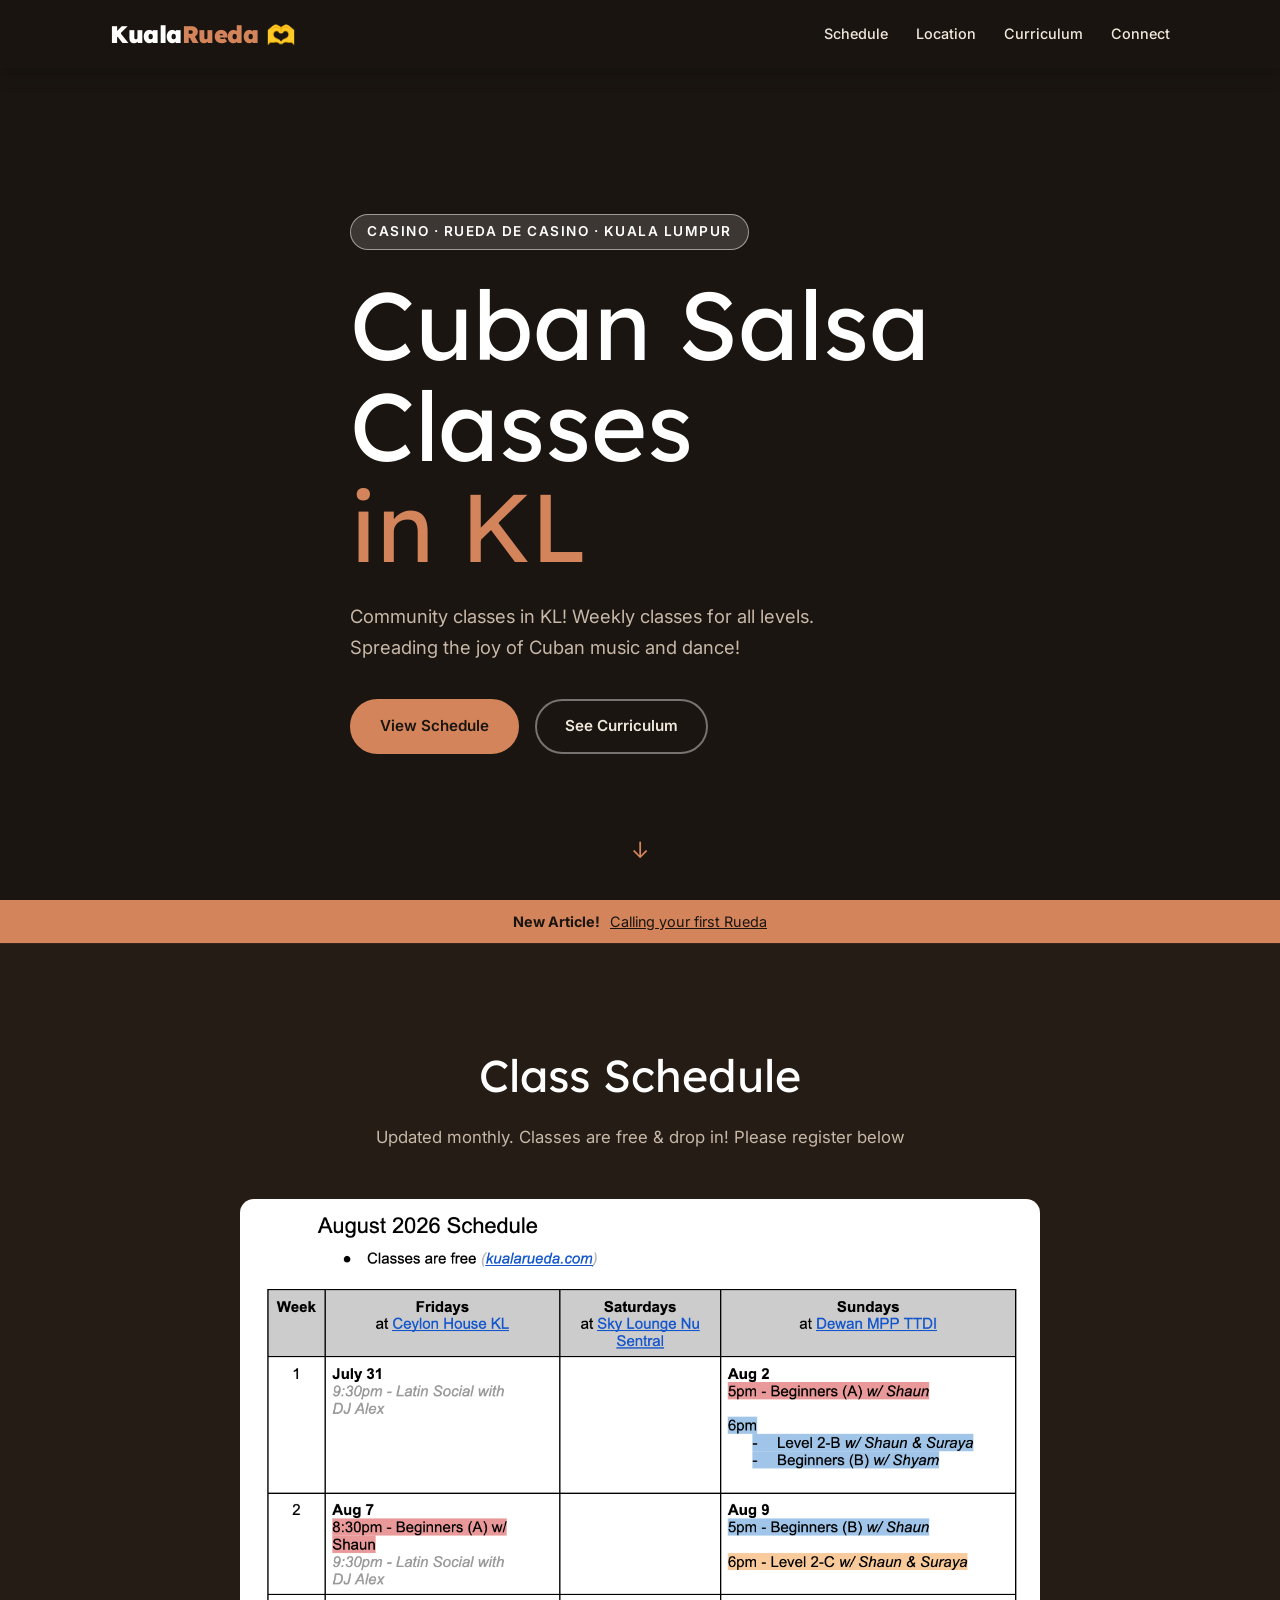
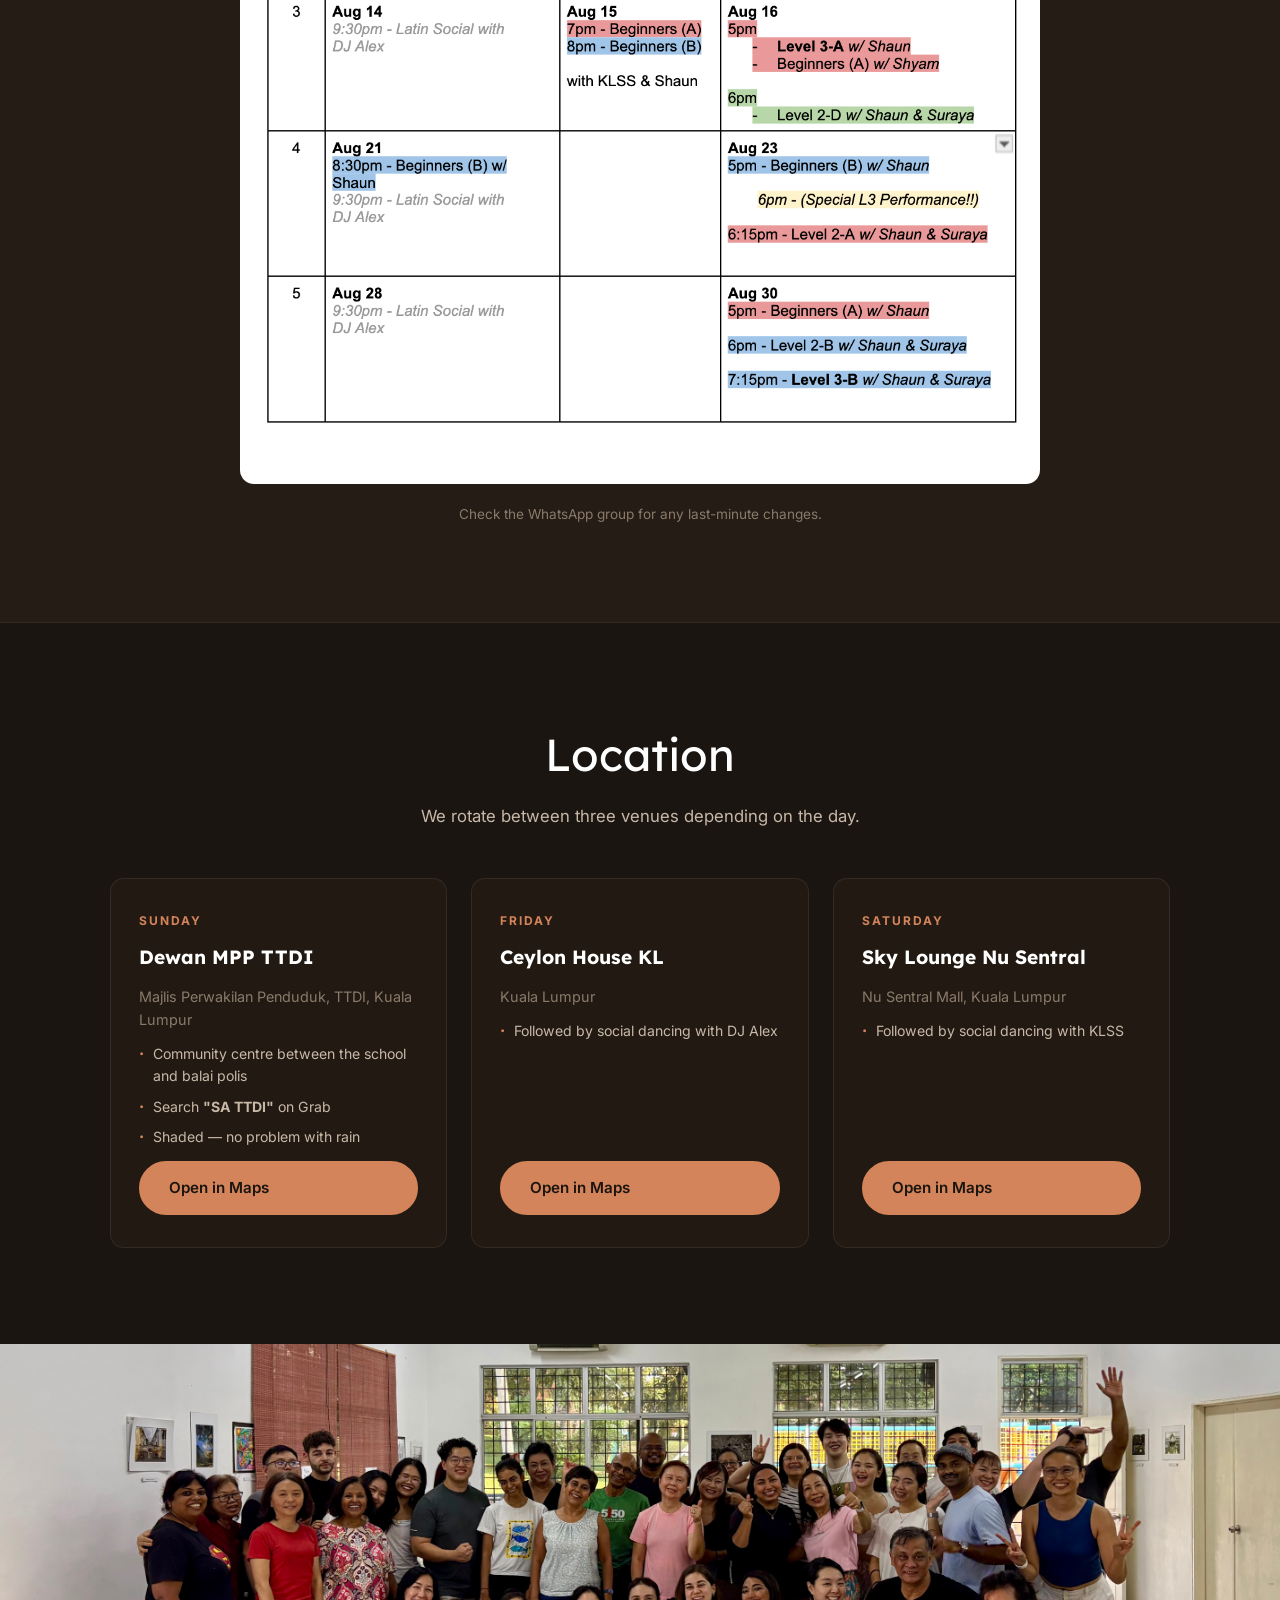
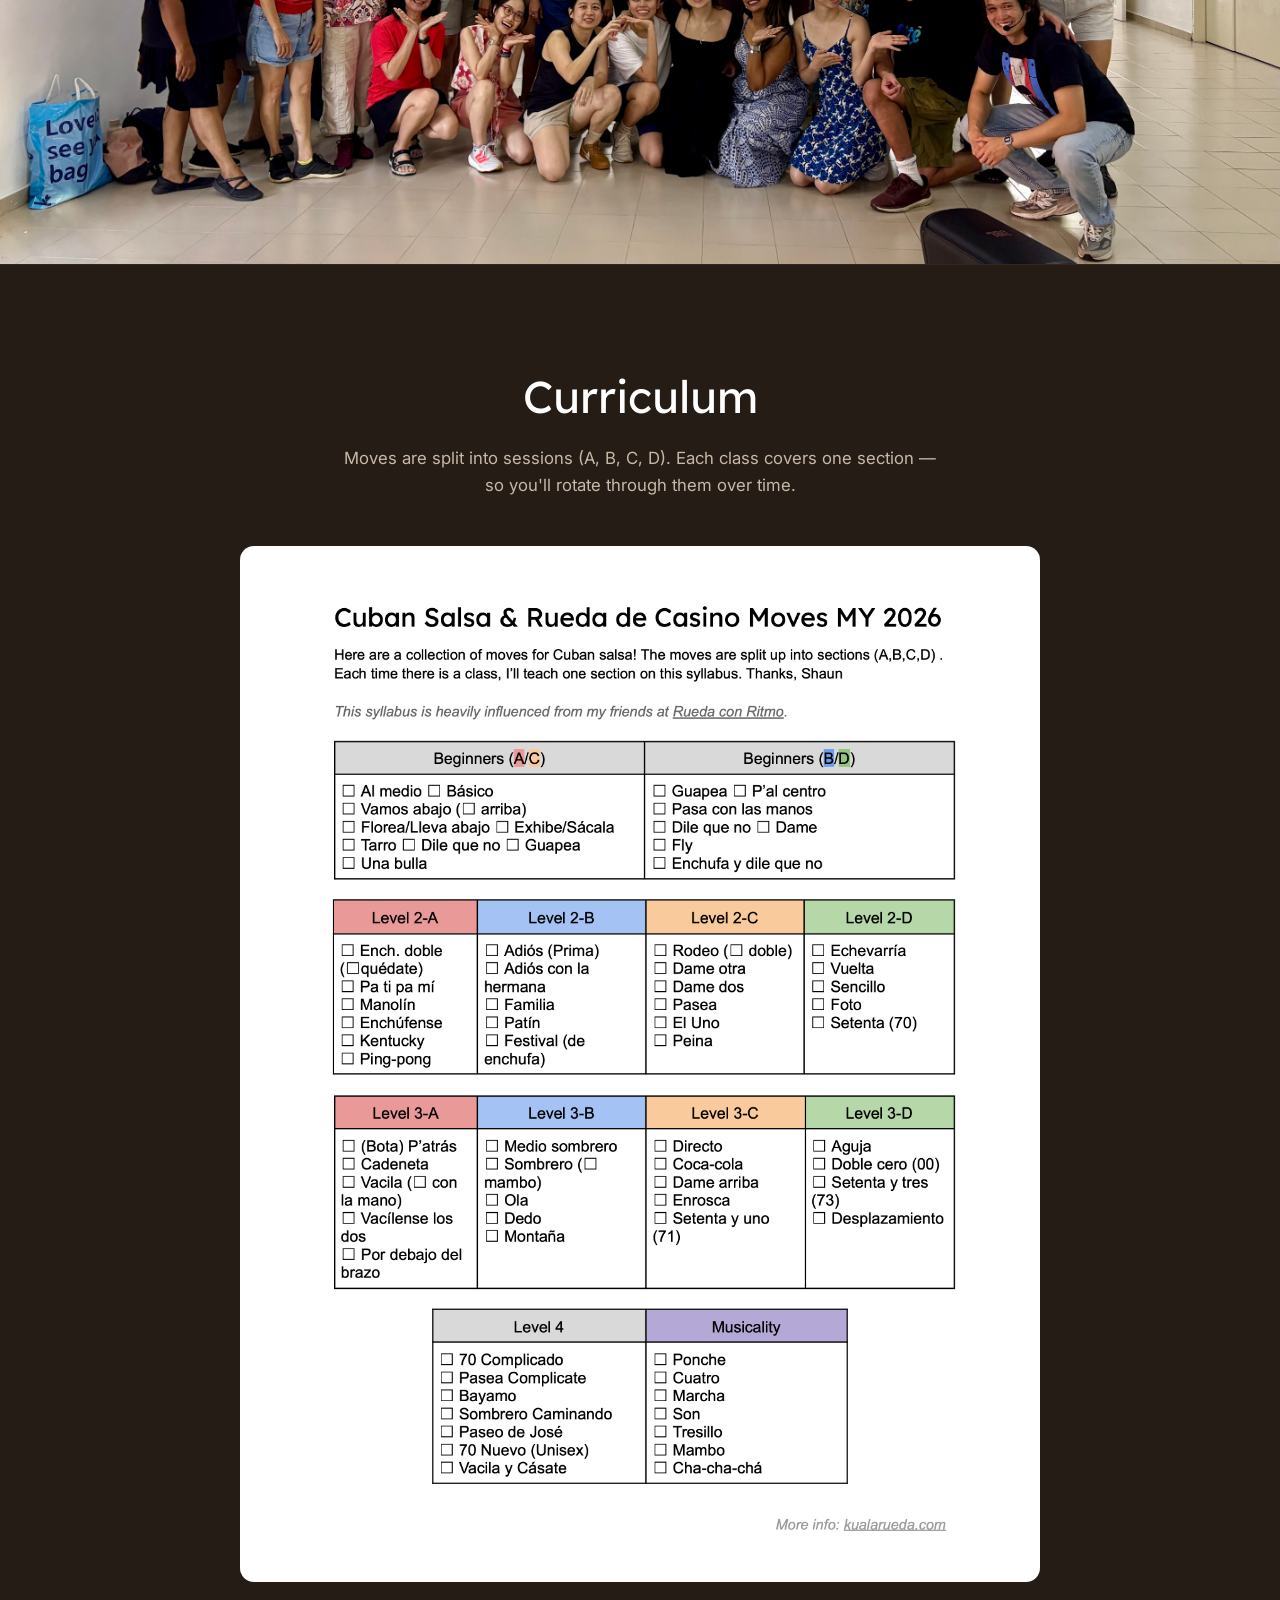
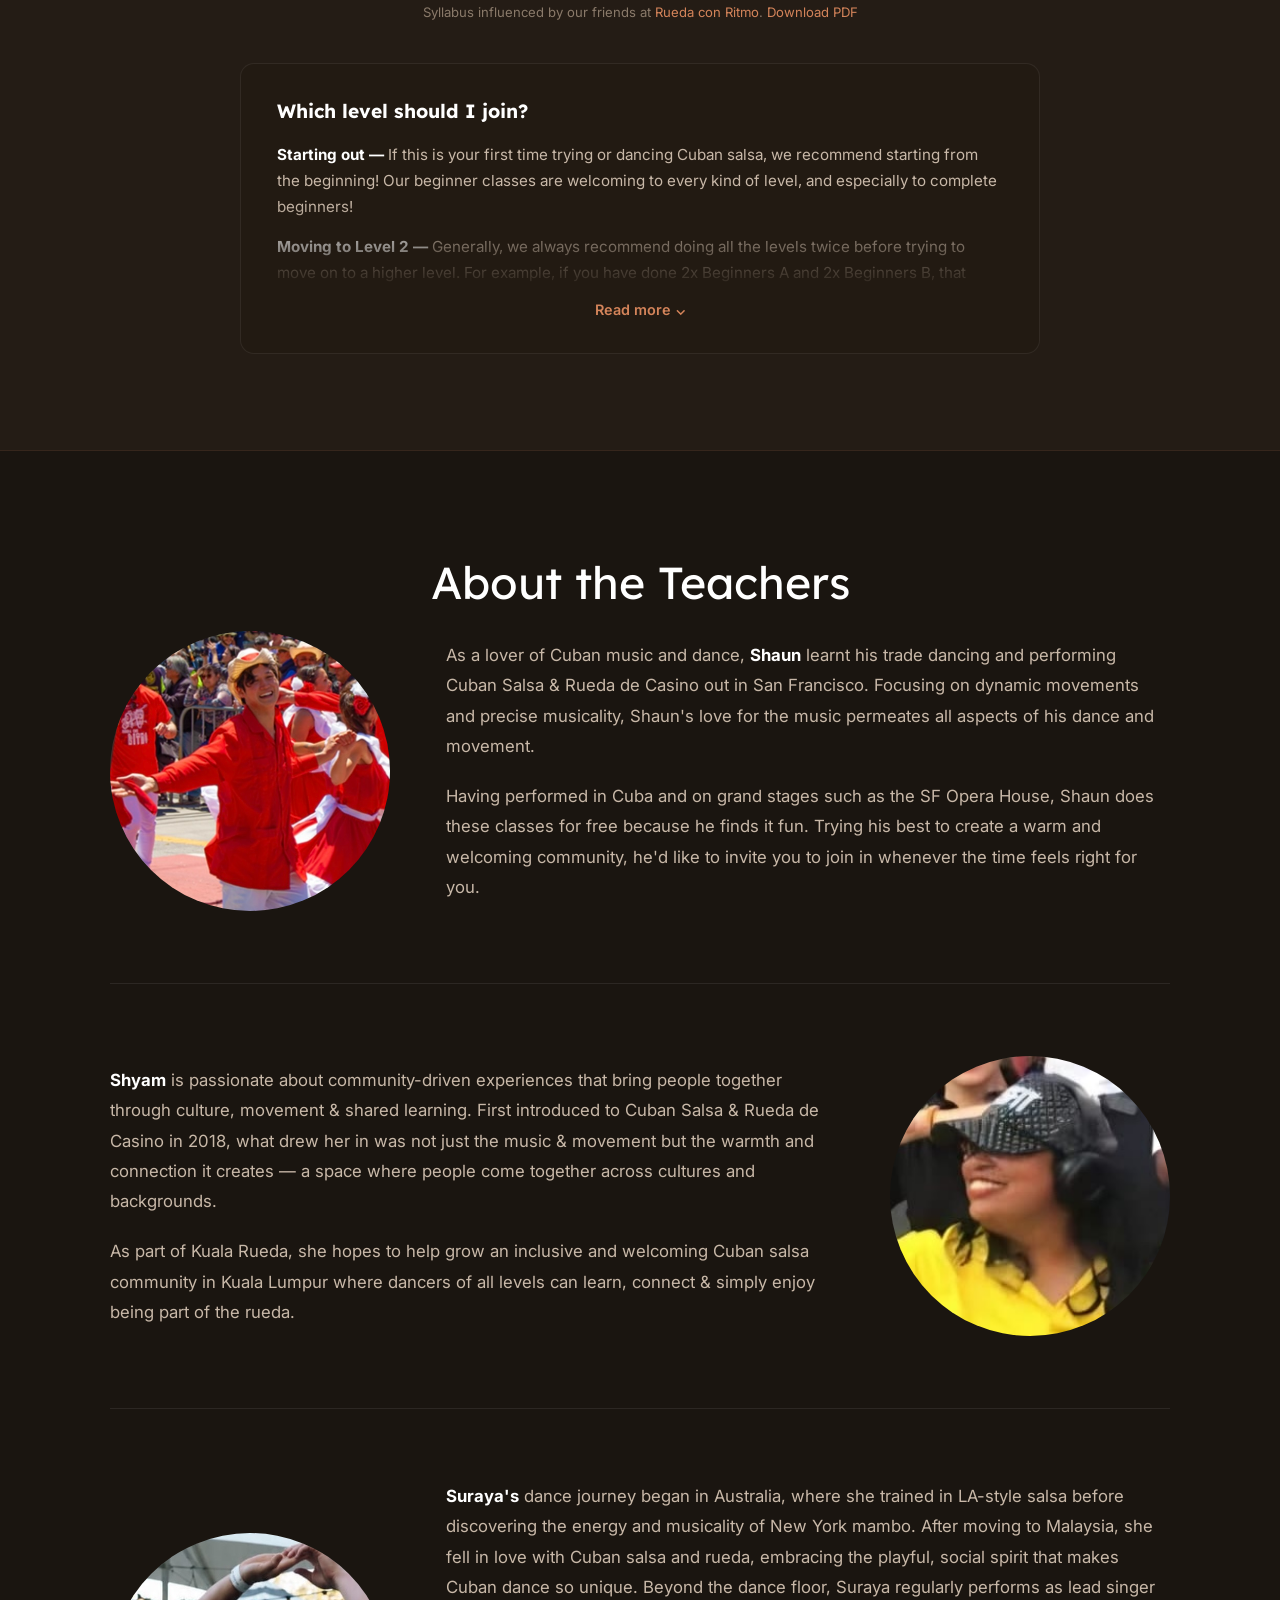
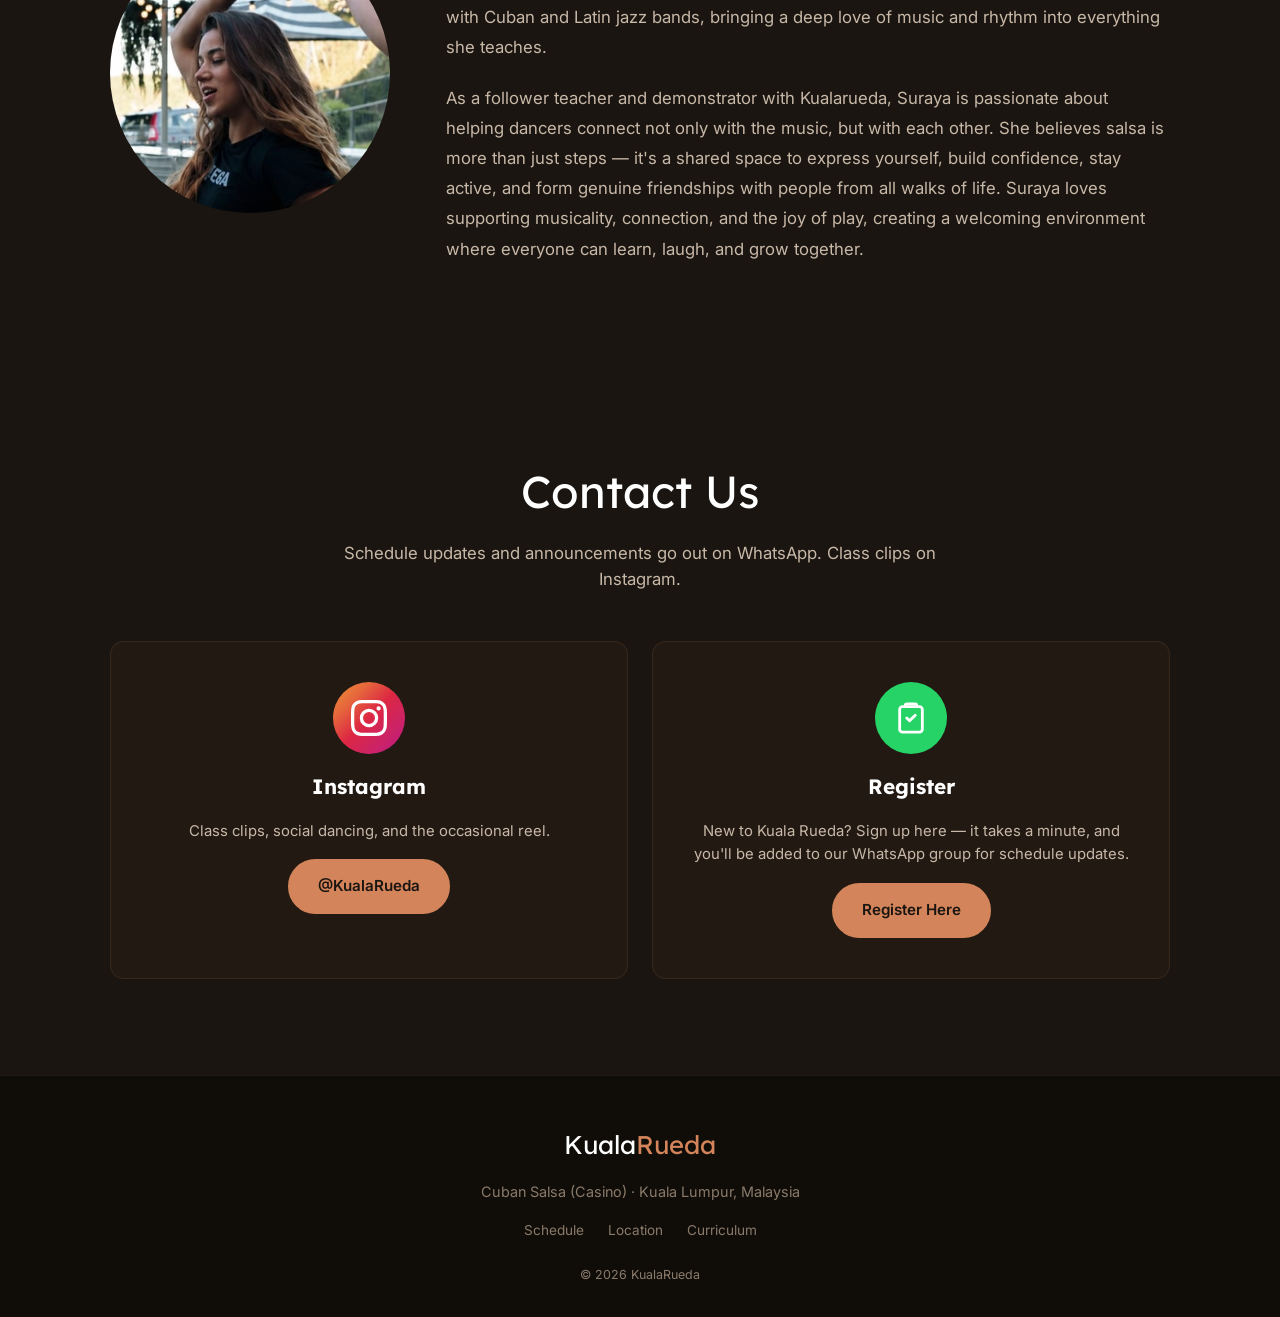
==== commit 6eff8b07: "fix preview image" ====
--- a/index.html
+++ b/index.html
@@ -10,6 +10,9 @@
   <meta property="og:title" content="KualaRueda – Cuban Salsa in KL" />
   <meta property="og:description" content="Community classes in KL! Weekly Cuban Salsa (Casino) and Rueda de Casino for all levels. Classes are free." />
   <meta property="og:image" content="https://www.kualarueda.com/assets/IMG_4123.jpeg" />
+  <meta property="og:image:width" content="1600" />
+  <meta property="og:image:height" content="1200" />
+  <meta property="og:image:type" content="image/jpeg" />
   <meta property="og:url" content="https://www.kualarueda.com" />
   <meta property="og:type" content="website" />
   <meta name="twitter:card" content="summary_large_image" />
--- a/css/style.css
+++ b/css/style.css
@@ -315,7 +315,12 @@
 }
 
 /* ── CURRICULUM ── */
-.curriculum { padding: 96px 0; }
+.curriculum {
+  background: var(--green-mid);
+  padding: 96px 0;
+  border-top: 1px solid rgba(212,132,90,0.1);
+  border-bottom: 1px solid rgba(212,132,90,0.1);
+}
 
 .curr-image-wrap {
   background: var(--white);
@@ -401,10 +406,7 @@
 
 /* ── LOCATION ── */
 .location {
-  background: var(--green-mid);
   padding: 96px 0;
-  border-top: 1px solid rgba(212,132,90,0.1);
-  border-bottom: 1px solid rgba(212,132,90,0.1);
 }
 
 .venue-grid {
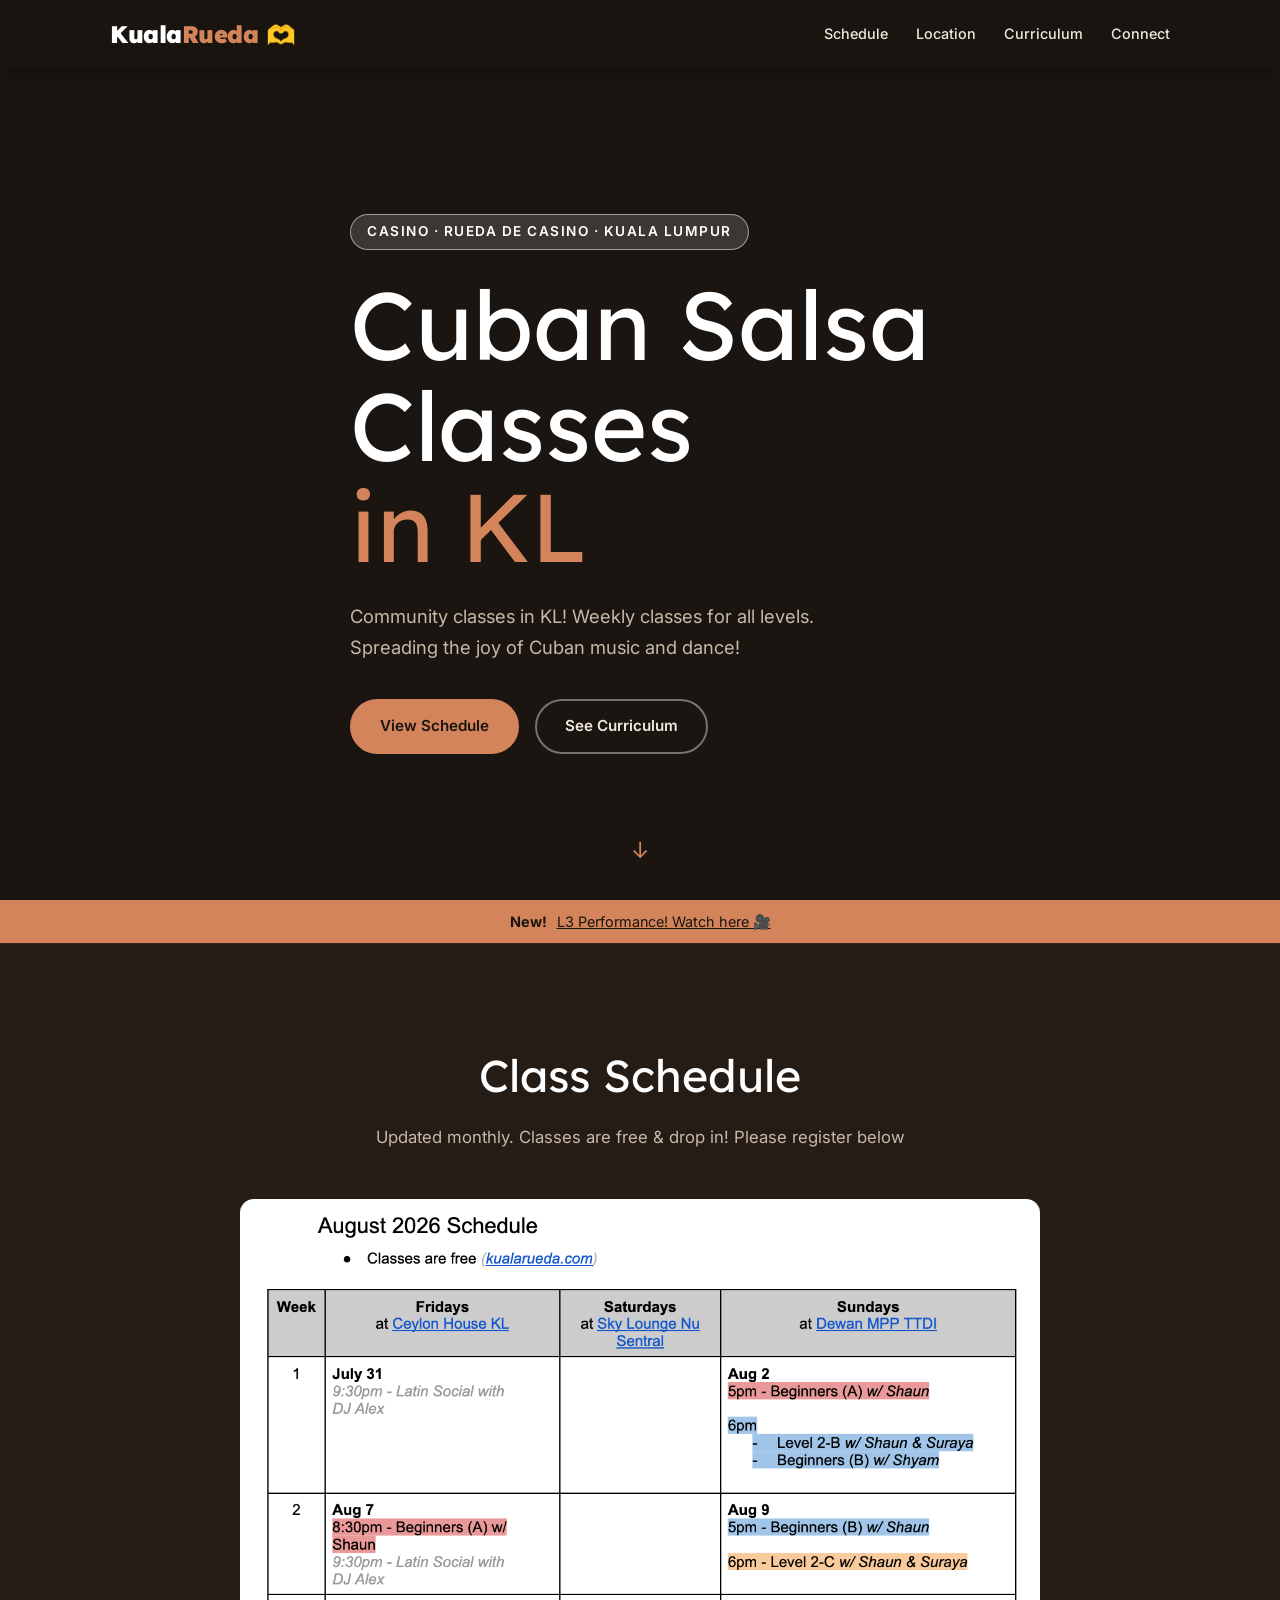
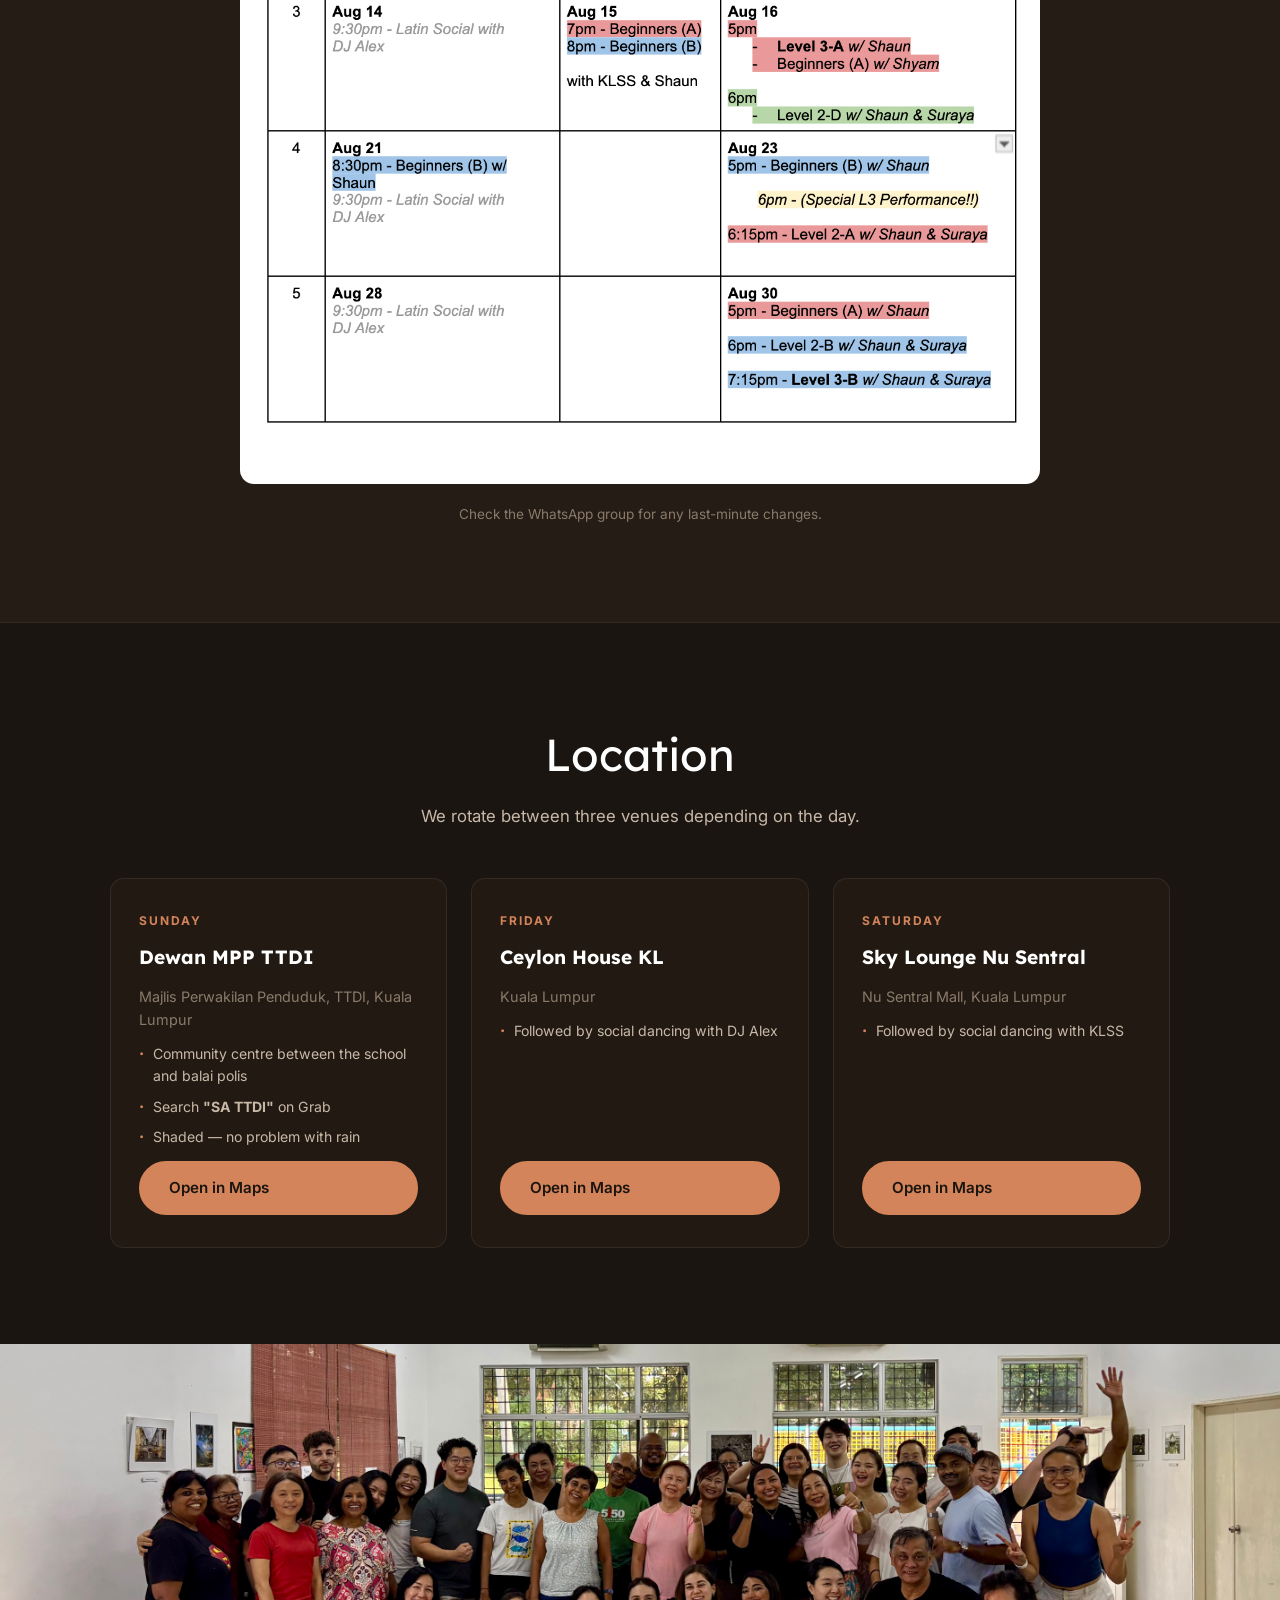
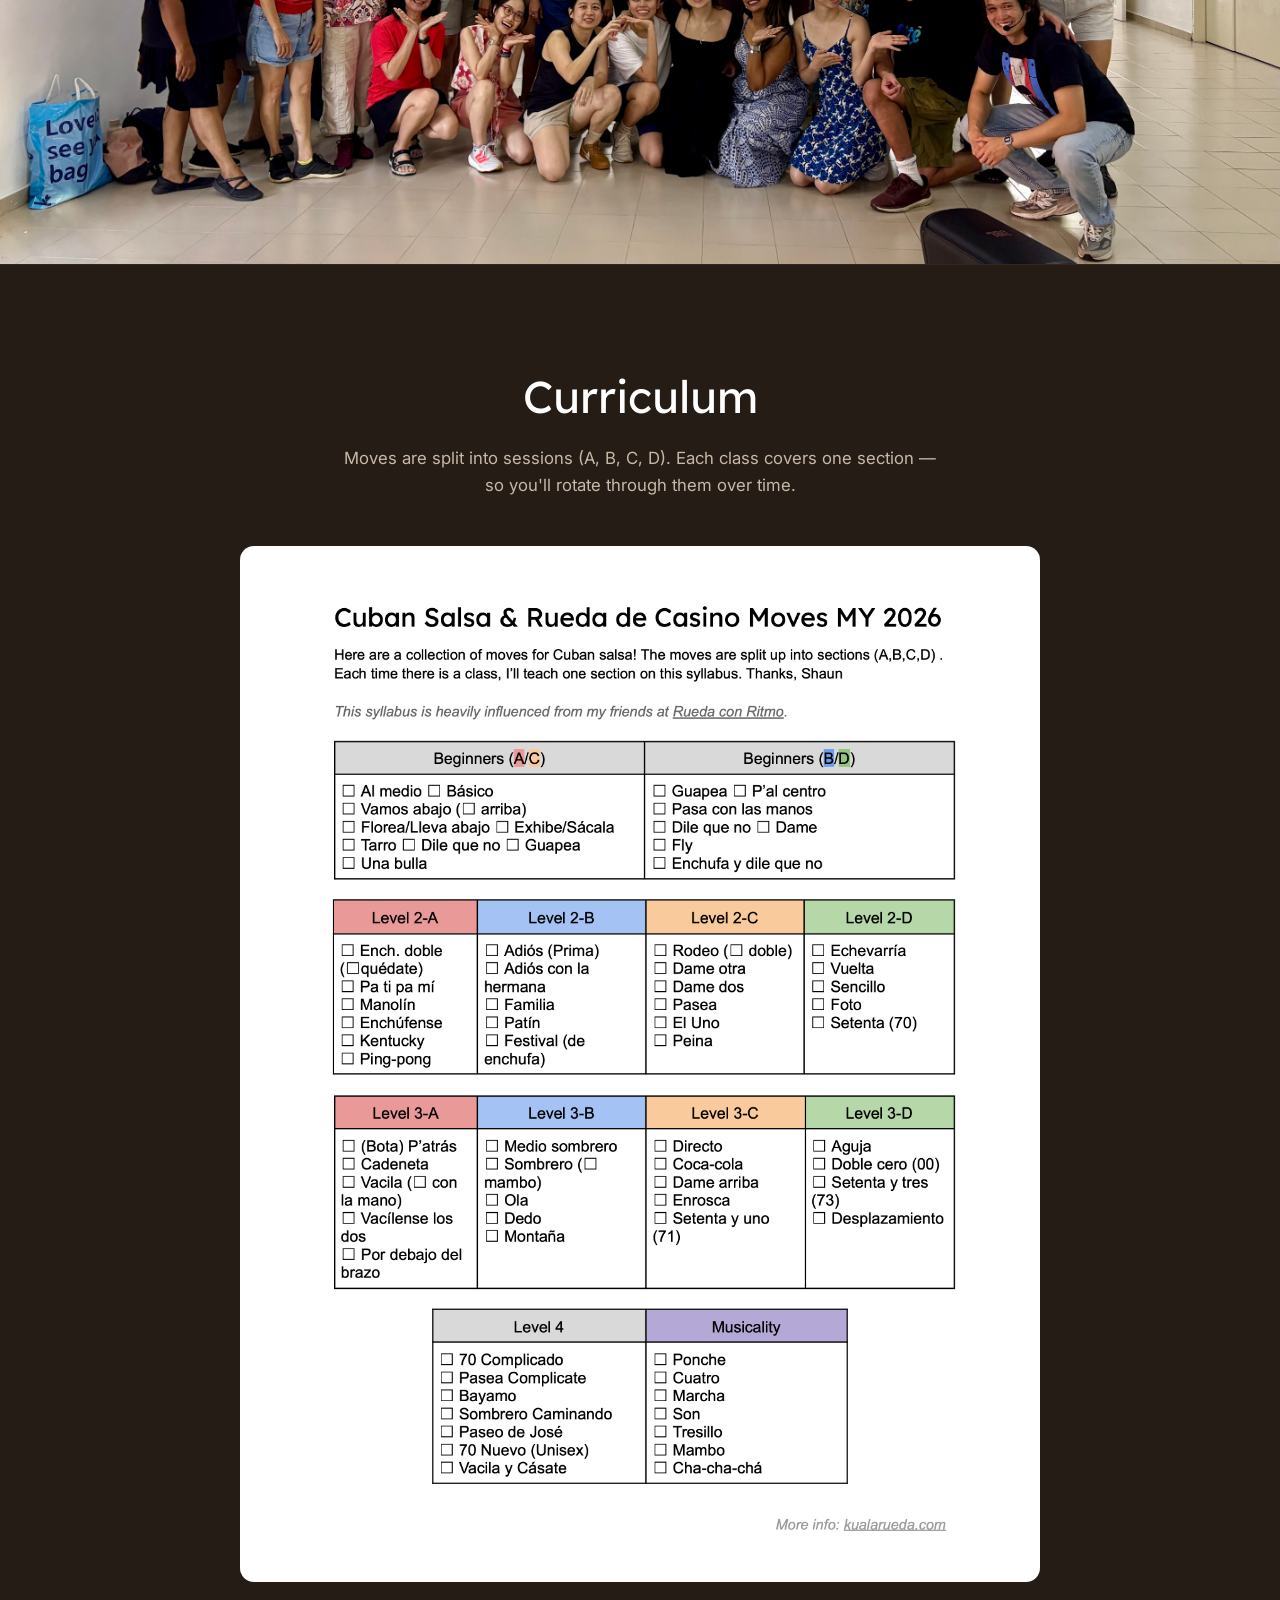
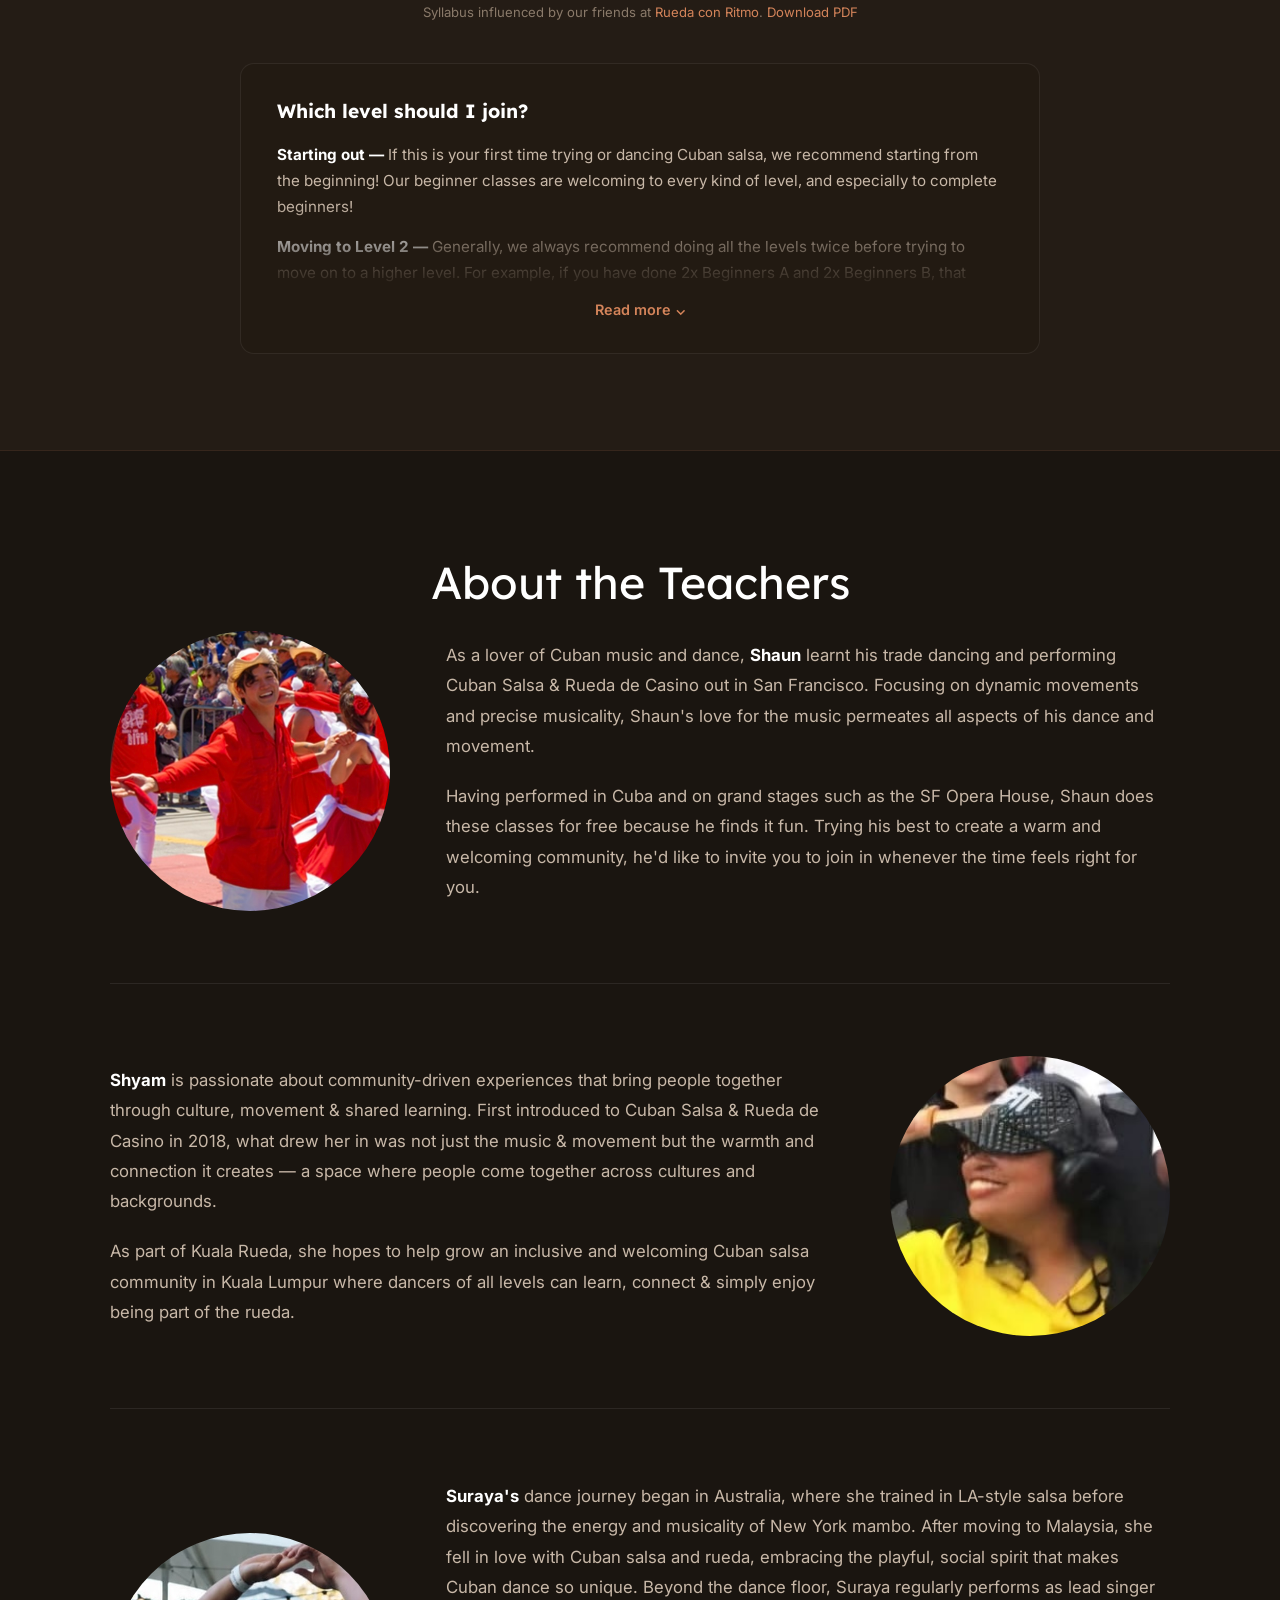
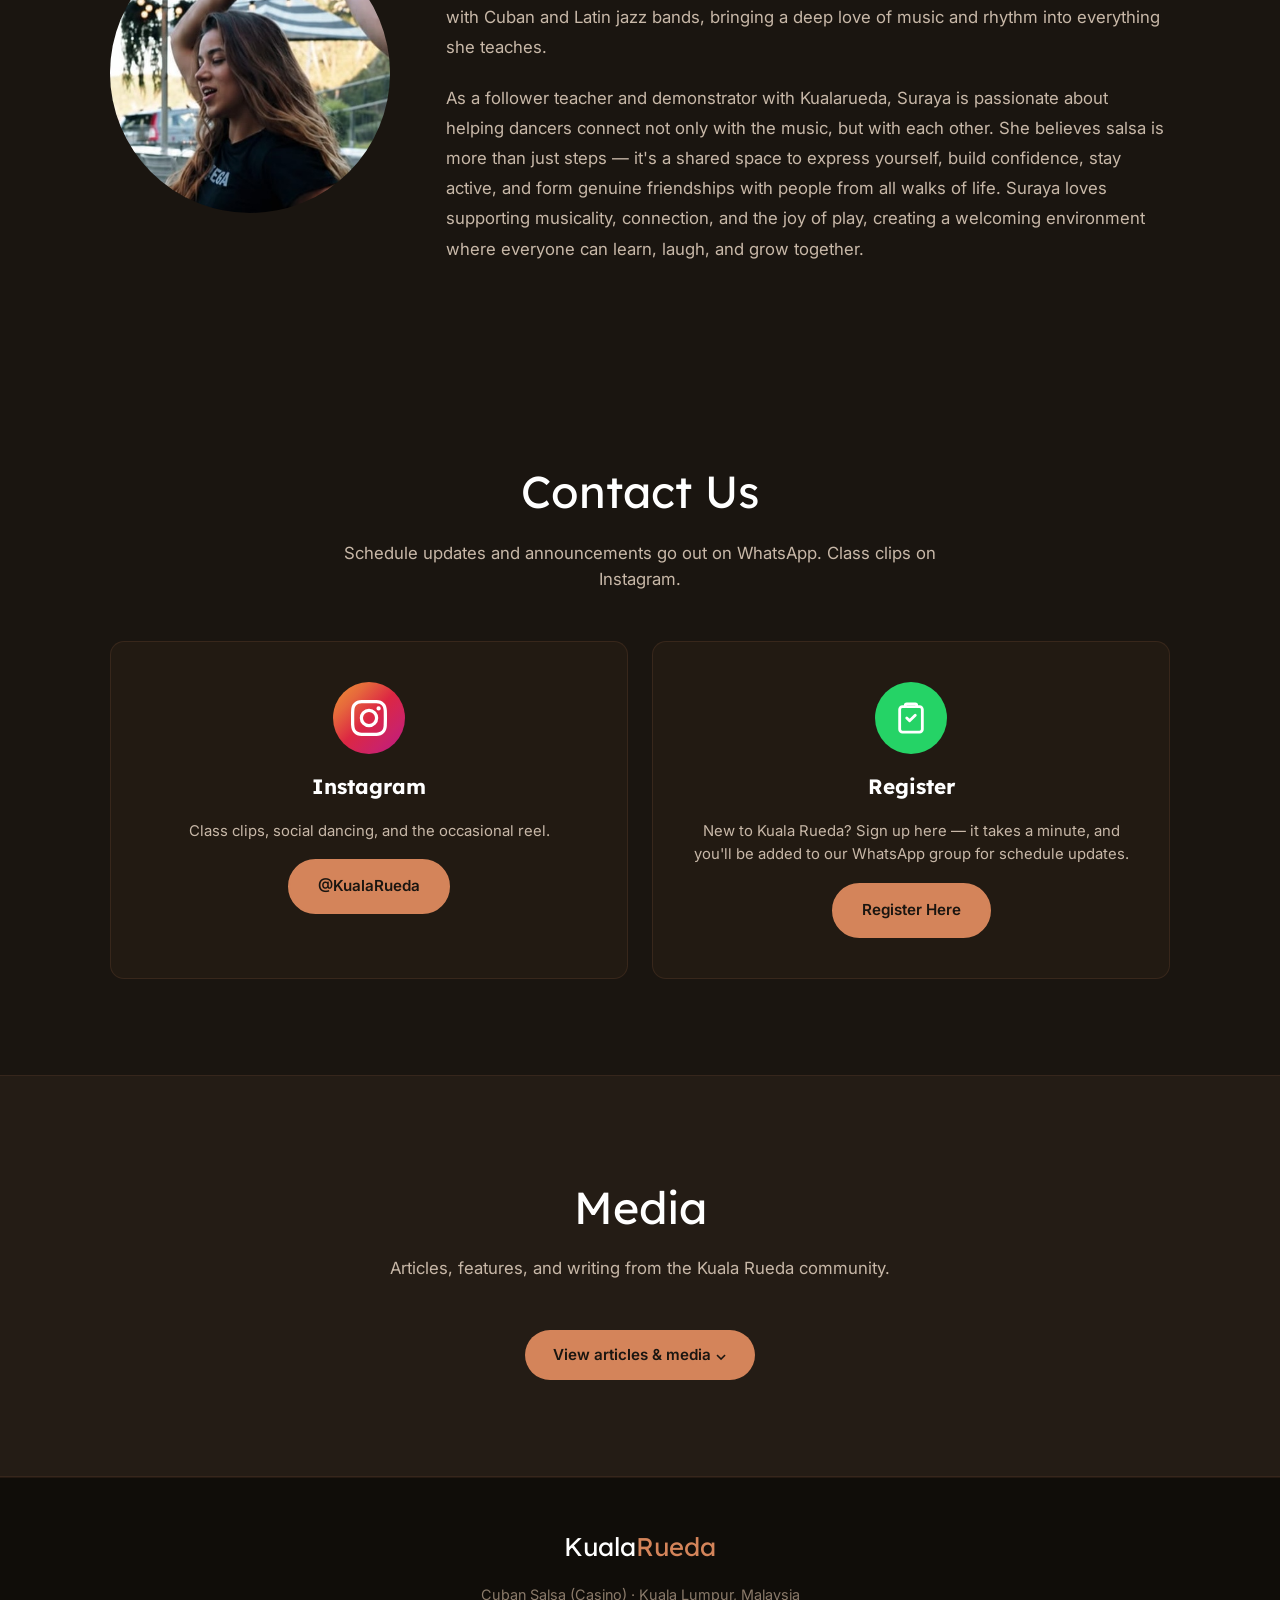
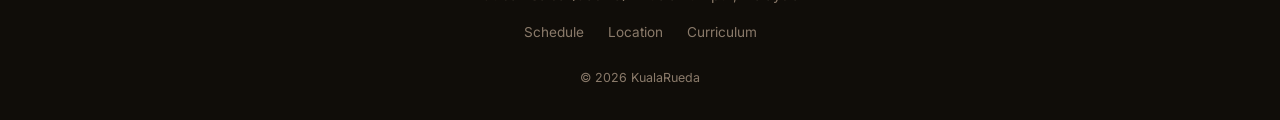
==== commit 550d9df5: "Media Section, L3 Performance" ====
--- a/index.html
+++ b/index.html
@@ -9,14 +9,14 @@
   <!-- Social preview -->
   <meta property="og:title" content="KualaRueda – Cuban Salsa in KL" />
   <meta property="og:description" content="Community classes in KL! Weekly Cuban Salsa (Casino) and Rueda de Casino for all levels. Classes are free." />
-  <meta property="og:image" content="https://www.kualarueda.com/assets/IMG_4123.jpeg" />
+  <meta property="og:image" content="https://kualarueda.com/assets/IMG_4123.jpeg" />
   <meta property="og:image:width" content="1600" />
   <meta property="og:image:height" content="1200" />
   <meta property="og:image:type" content="image/jpeg" />
-  <meta property="og:url" content="https://www.kualarueda.com" />
+  <meta property="og:url" content="https://kualarueda.com" />
   <meta property="og:type" content="website" />
   <meta name="twitter:card" content="summary_large_image" />
-  <meta name="twitter:image" content="https://www.kualarueda.com/assets/IMG_4123.jpeg" />
+  <meta name="twitter:image" content="https://kualarueda.com/assets/IMG_4123.jpeg" />
   <link rel="icon" type="image/png" href="assets/emoji-heart-hands.png" />
   <link rel="stylesheet" href="css/style.css" />
   <link rel="preconnect" href="https://fonts.googleapis.com" />
@@ -56,8 +56,8 @@
   </section>
 
   <!-- ── ANNOUNCEMENT BANNER ── -->
-  <a href="https://ponchepal.substack.com/p/calling-your-first-rueda-and-beyond" target="_blank" rel="noopener" class="announce-banner">
-    <strong>New Article!</strong> <span style="text-decoration: underline;">Calling your first Rueda</span>
+  <a href="https://www.youtube.com/watch?v=kcR42wd1Gww" target="_blank" rel="noopener" class="announce-banner">
+    <strong>New!</strong> <span style="text-decoration: underline;">L3 Performance! Watch here 🎥</span>
   </a>
 
   <!-- ── FULL SCHEDULE ── -->
@@ -223,6 +223,24 @@
     </div>
   </section>
 
+  <!-- ── MEDIA ── -->
+  <section class="media" id="media">
+    <div class="container">
+      <h2 class="section-title">Media</h2>
+      <p class="section-sub">Articles, features, and writing from the Kuala Rueda community.</p>
+      <details class="media-toggle">
+        <summary>
+          <span class="media-more">View articles &amp; media ⌄</span>
+          <span class="media-less">Hide ⌃</span>
+        </summary>
+        <ul class="media-links">
+          <li><a href="https://ponchepal.substack.com/p/calling-your-first-rueda-and-beyond" target="_blank" rel="noopener">📝 Calling your first Rueda — and beyond</a></li>
+          <li><a href="https://open.spotify.com/playlist/4SK3TIUiUnjR0XesVv6JBb" target="_blank" rel="noopener">🎵 Songs of the week (Spotify)</a></li>
+        </ul>
+      </details>
+    </div>
+  </section>
+
   <!-- ── FOOTER ── -->
   <footer class="footer">
     <div class="container footer-inner">
--- a/css/style.css
+++ b/css/style.css
@@ -524,6 +524,55 @@
 }
 .announce-banner:hover { background: var(--teal-light); color: var(--green-dark); }
 .announce-banner strong { font-weight: 700; margin-right: 6px; }
+
+/* ── MEDIA ── */
+.media {
+  background: var(--green-mid);
+  padding: 96px 0;
+  border-top: 1px solid rgba(212,132,90,0.1);
+  border-bottom: 1px solid rgba(212,132,90,0.1);
+  text-align: center;
+}
+.media-toggle {
+  margin-top: 28px;
+}
+.media-toggle summary {
+  display: inline-block;
+  padding: 13px 28px;
+  border-radius: 50px;
+  background: var(--teal);
+  color: var(--green-dark);
+  font-weight: 600;
+  font-size: 0.95rem;
+  cursor: pointer;
+  list-style: none;
+  transition: background var(--transition);
+}
+.media-toggle summary::-webkit-details-marker { display: none; }
+.media-toggle summary:hover { background: var(--teal-light); }
+.media-toggle[open] .media-more { display: none; }
+.media-less { display: none; }
+.media-toggle[open] .media-less { display: inline; }
+
+.media-links {
+  list-style: none;
+  margin: 24px auto 0;
+  max-width: 520px;
+  display: flex;
+  flex-direction: column;
+  gap: 12px;
+}
+.media-links a {
+  display: block;
+  background: var(--card-bg);
+  border: 1px solid rgba(255,255,255,0.07);
+  border-radius: var(--radius-sm);
+  padding: 14px 20px;
+  color: var(--cream);
+  font-size: 0.95rem;
+  transition: border-color var(--transition), color var(--transition);
+}
+.media-links a:hover { border-color: var(--teal); color: var(--white); }
 
 /* ── GROUP PHOTO ── */
 .group-photo-wrap {
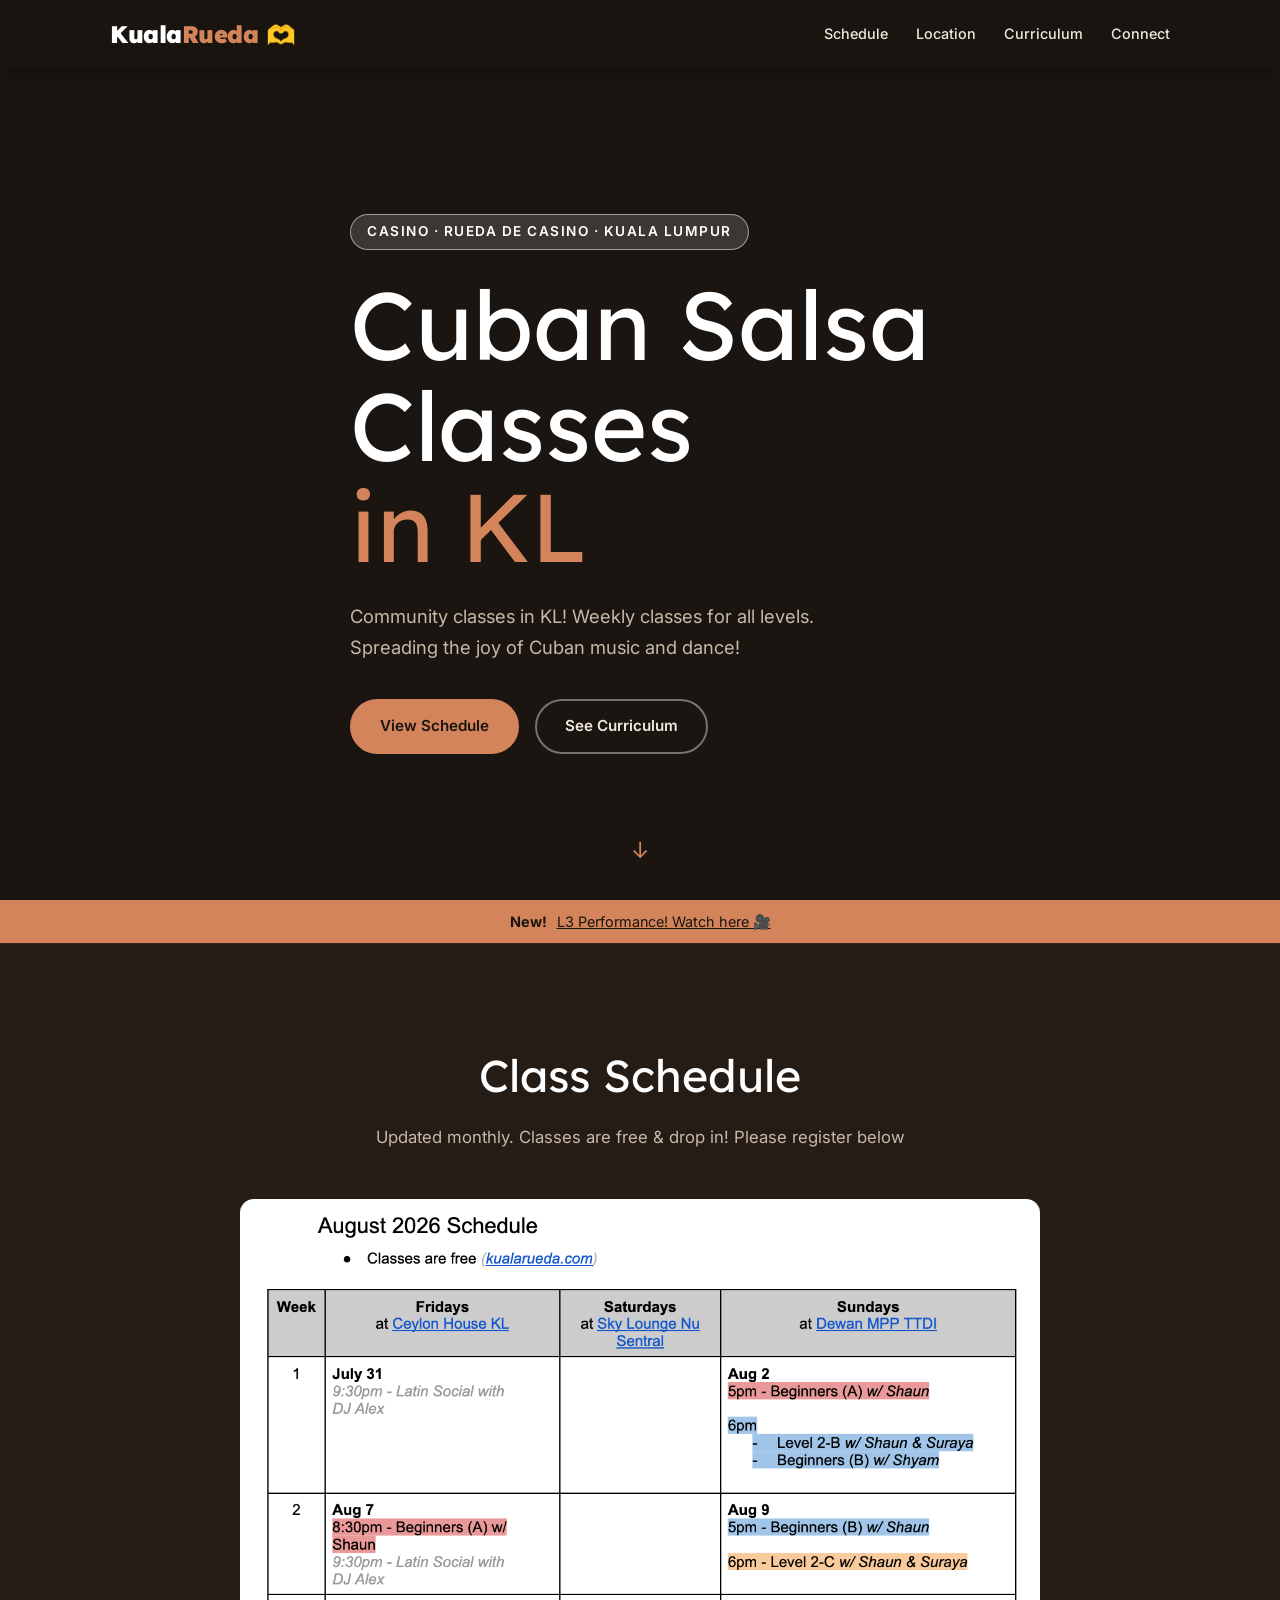
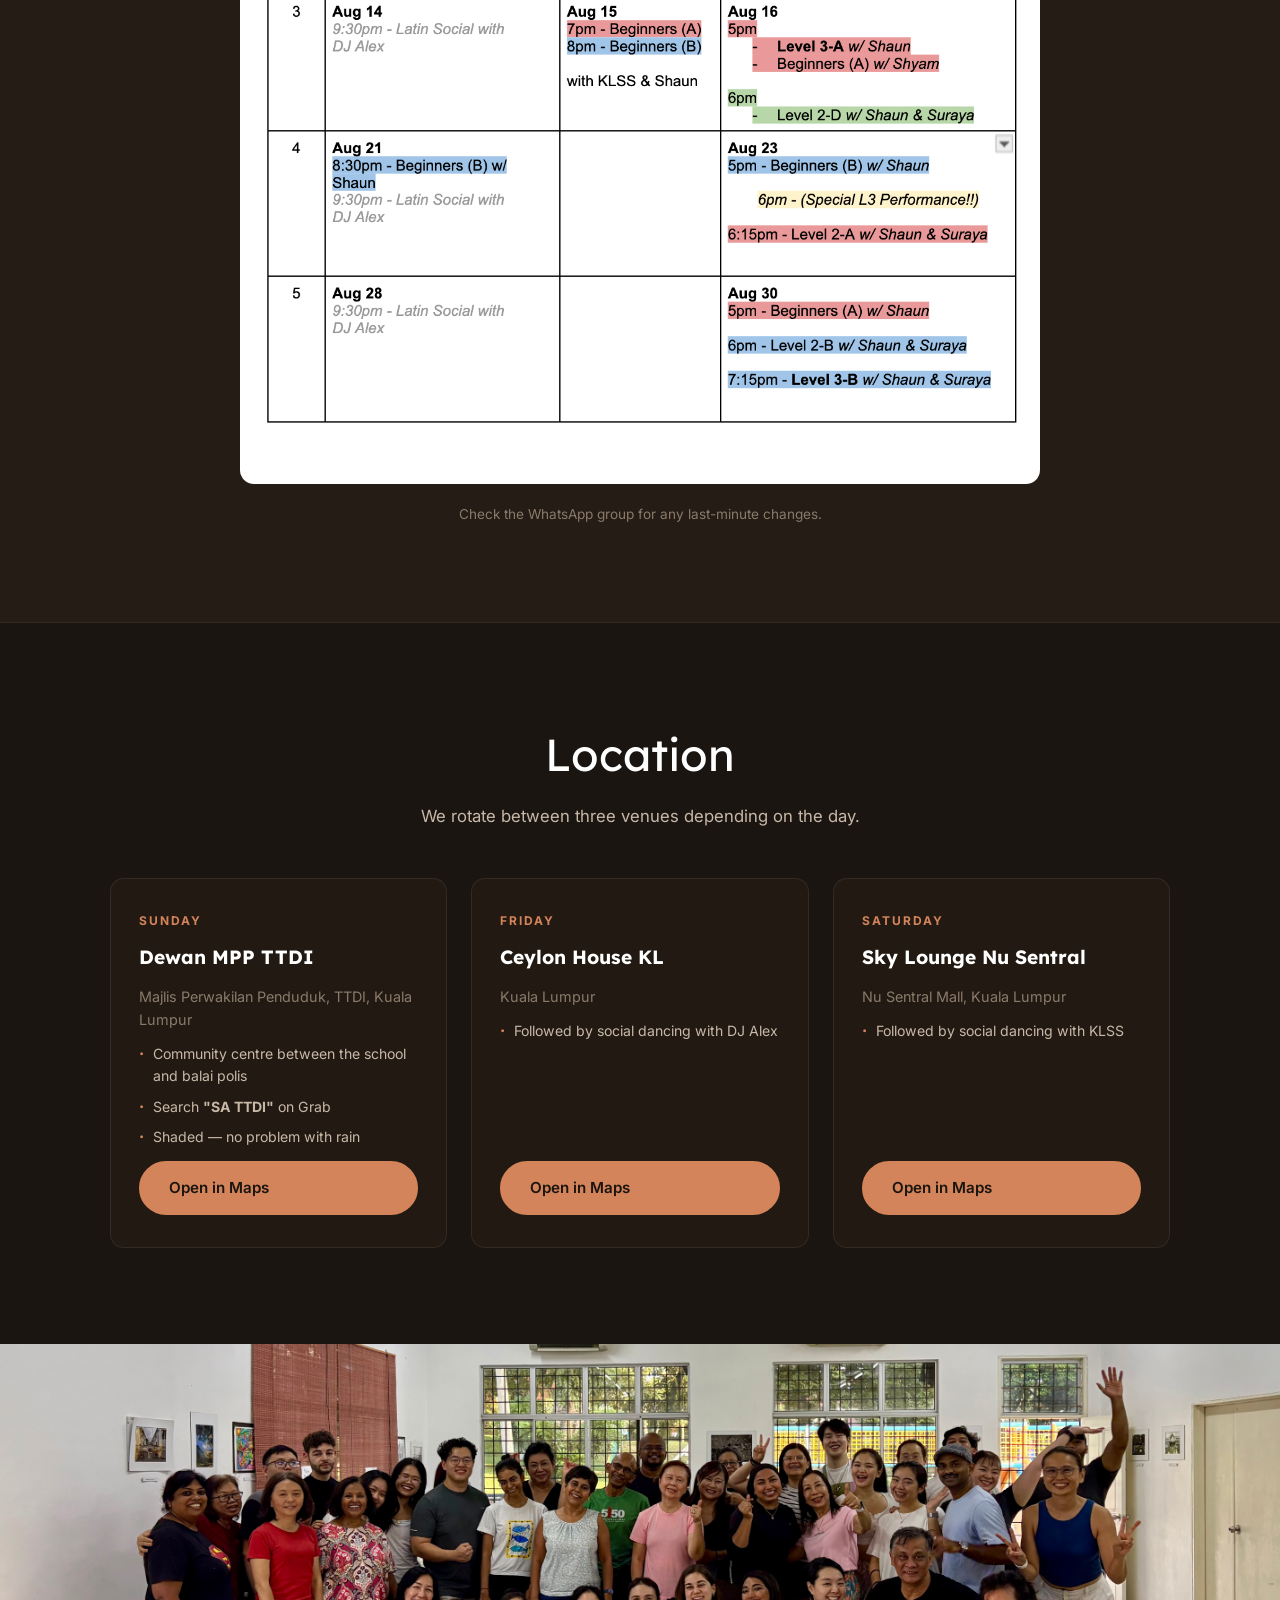
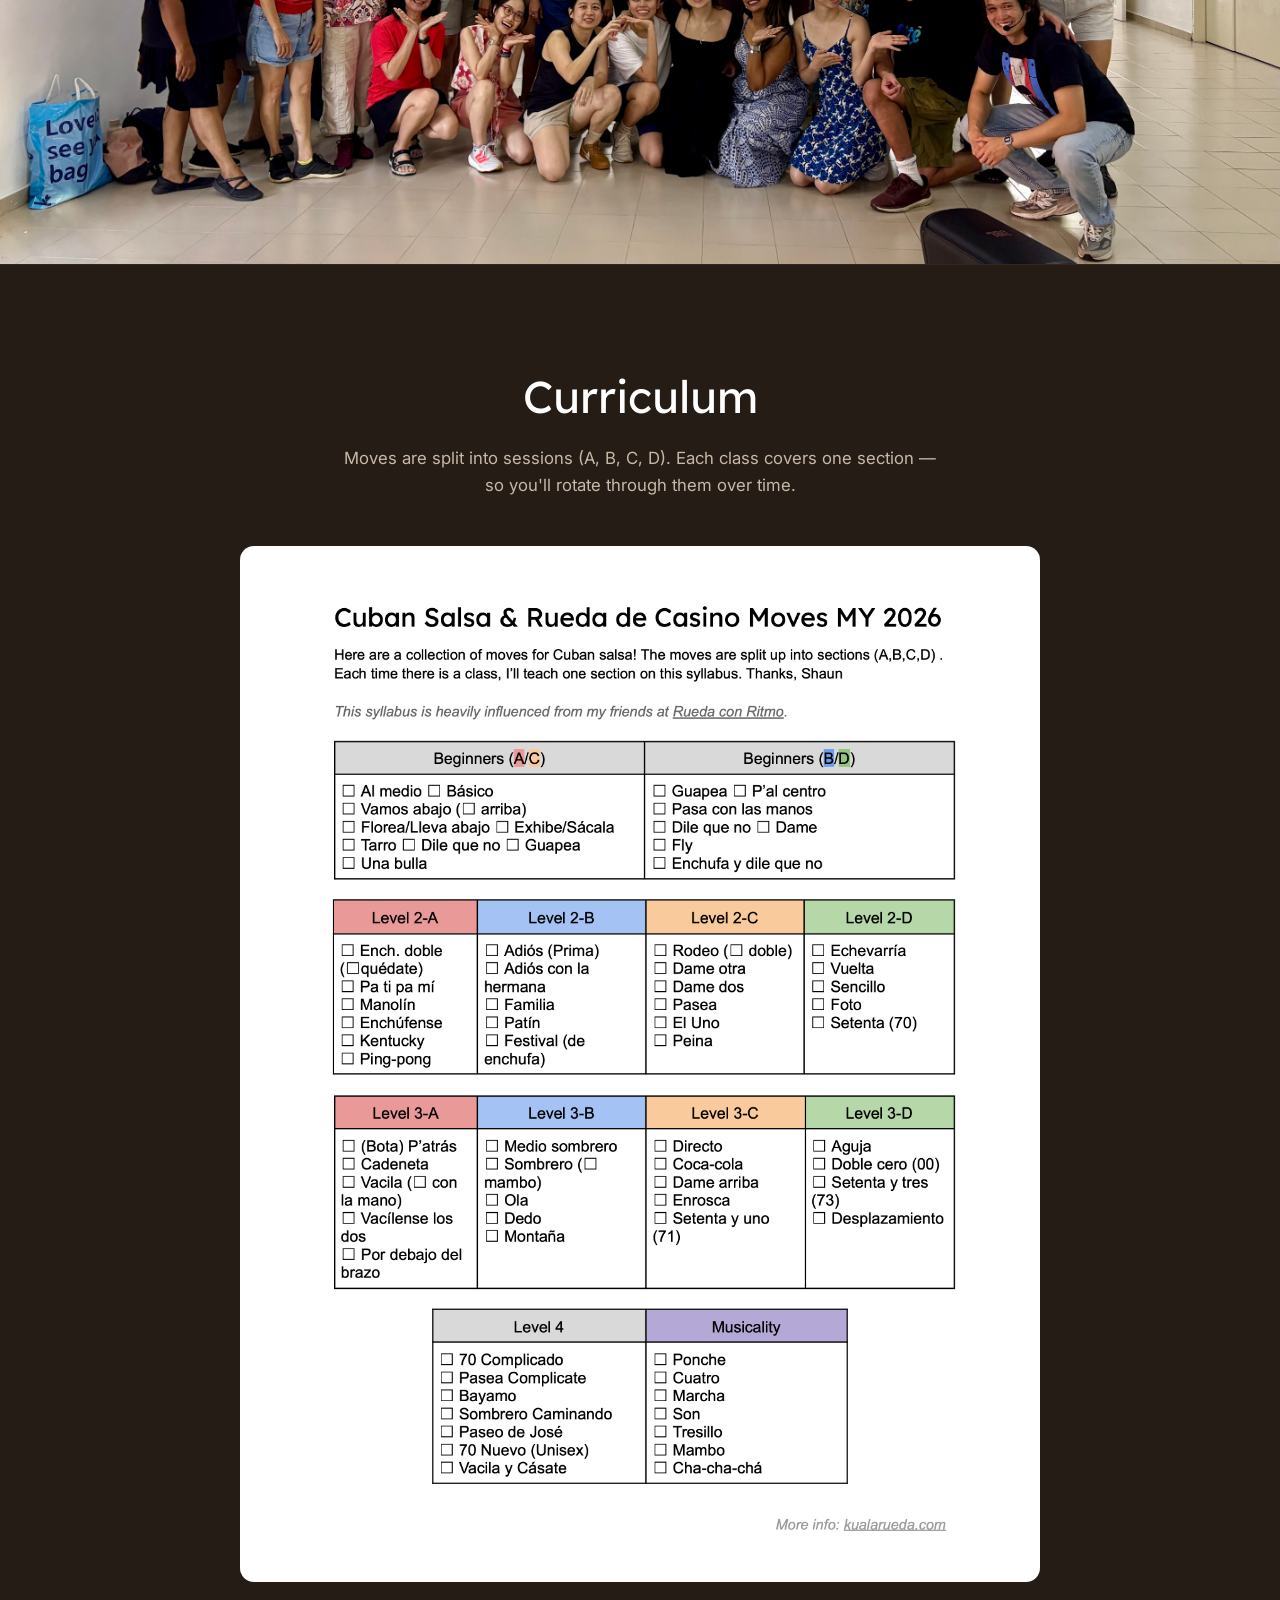
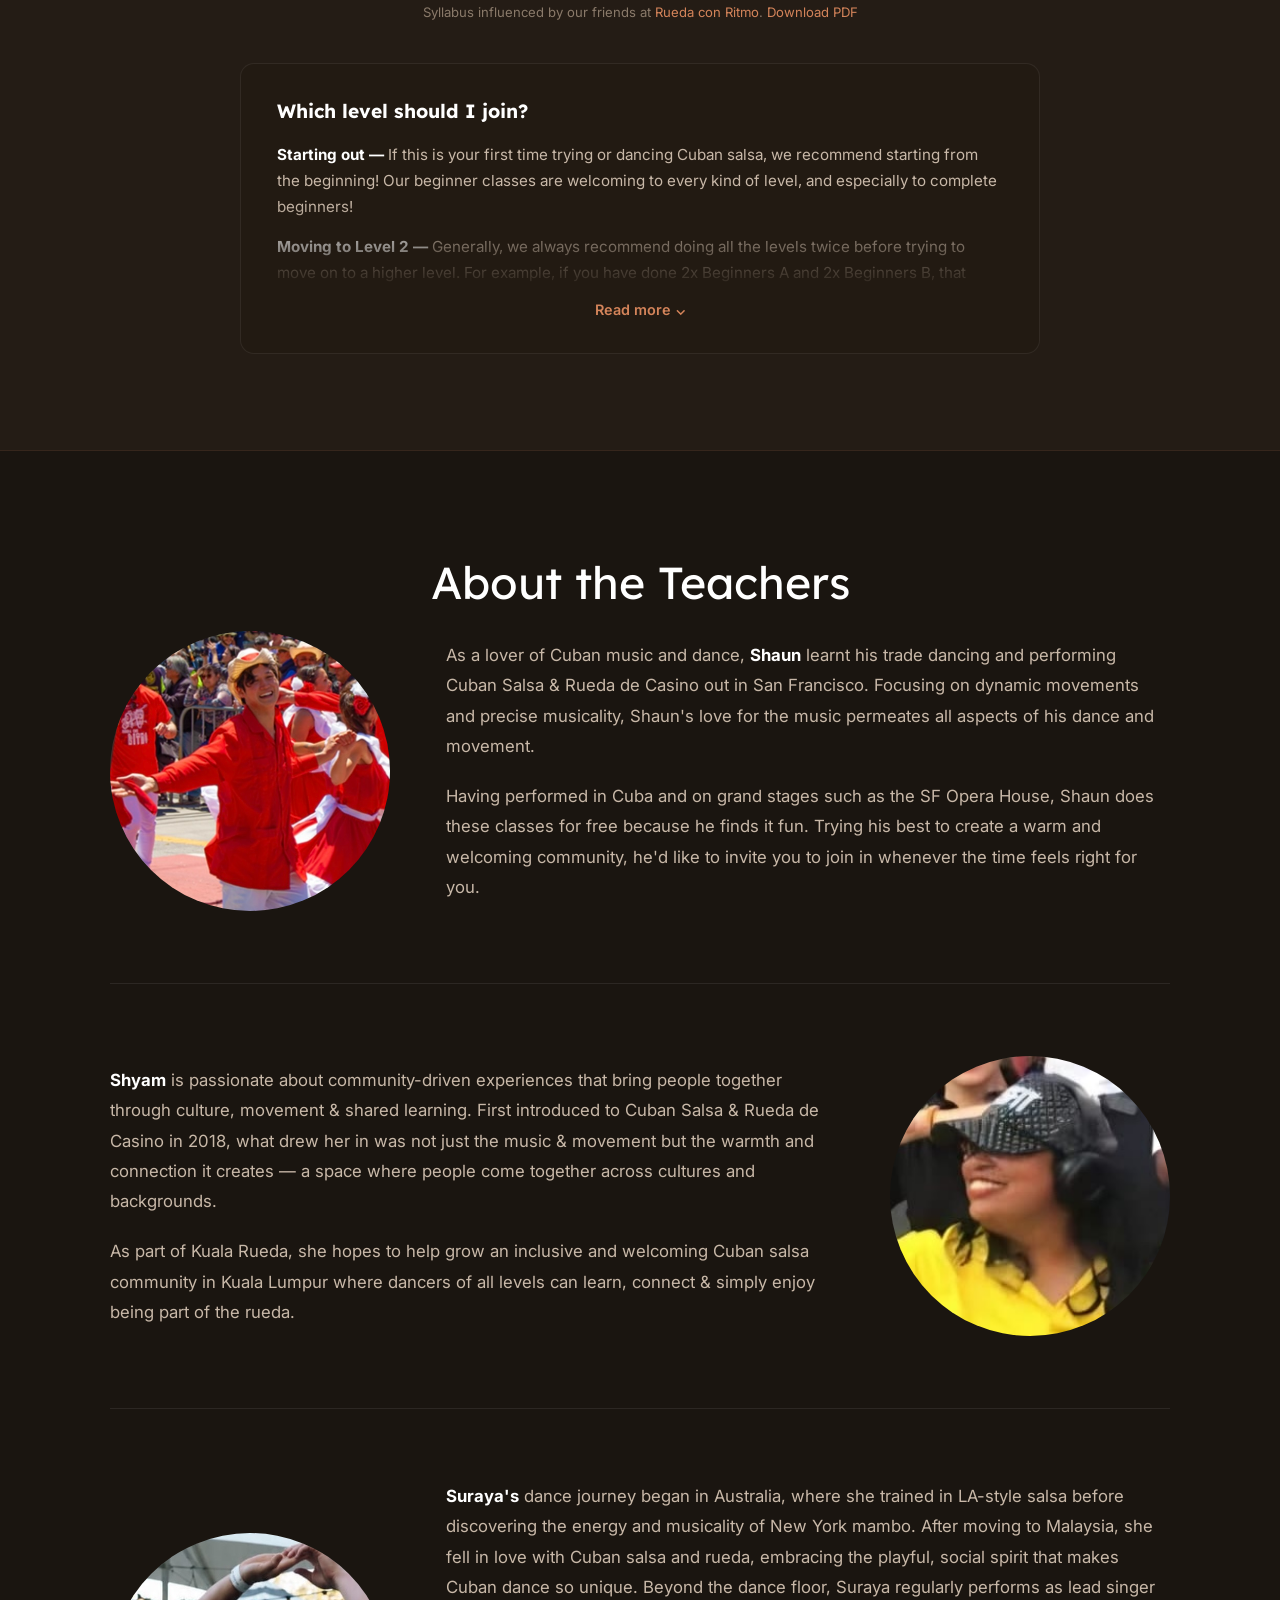
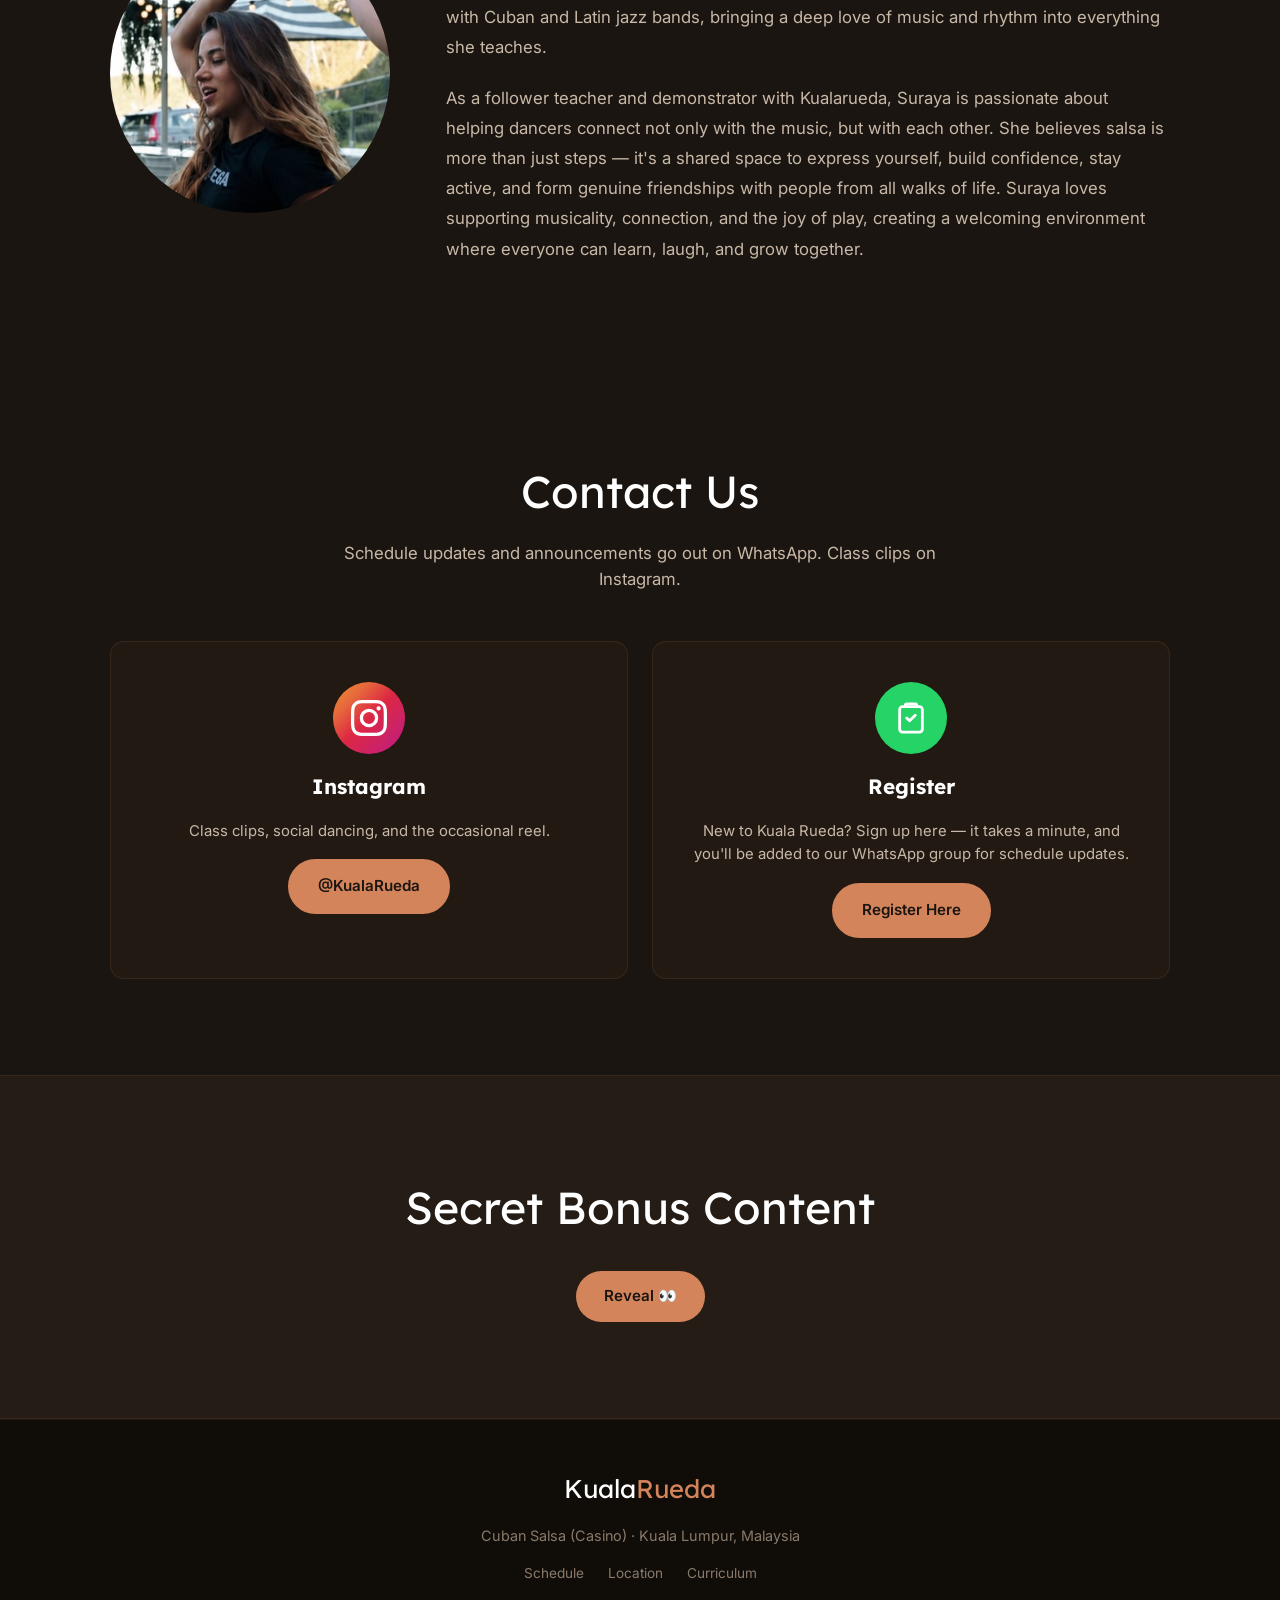
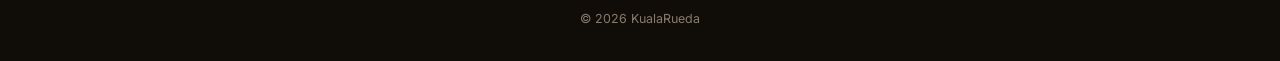
==== commit ed7a643a: "change to bonus content" ====
--- a/index.html
+++ b/index.html
@@ -226,11 +226,10 @@
   <!-- ── MEDIA ── -->
   <section class="media" id="media">
     <div class="container">
-      <h2 class="section-title">Media</h2>
-      <p class="section-sub">Articles, features, and writing from the Kuala Rueda community.</p>
+      <h2 class="section-title">Secret Bonus Content</h2>
       <details class="media-toggle">
         <summary>
-          <span class="media-more">View articles &amp; media ⌄</span>
+          <span class="media-more">Reveal 👀</span>
           <span class="media-less">Hide ⌃</span>
         </summary>
         <ul class="media-links">
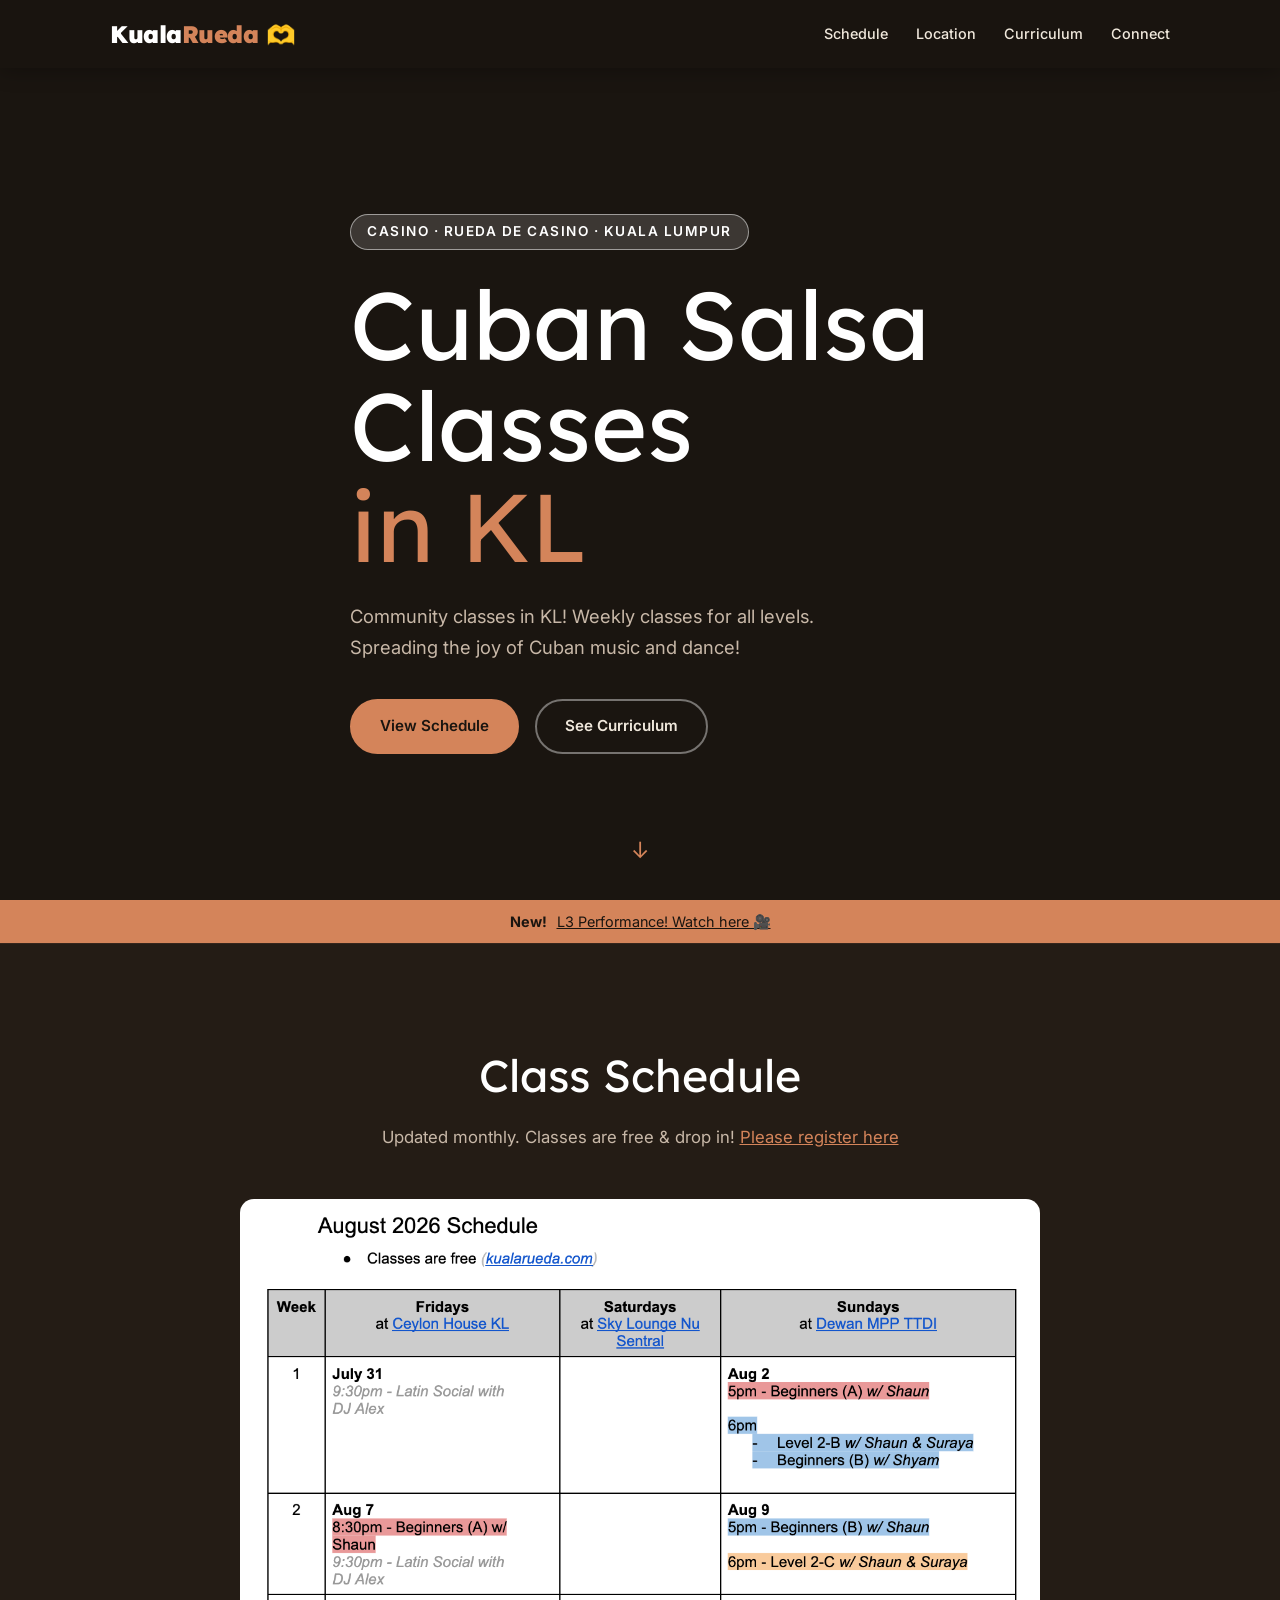
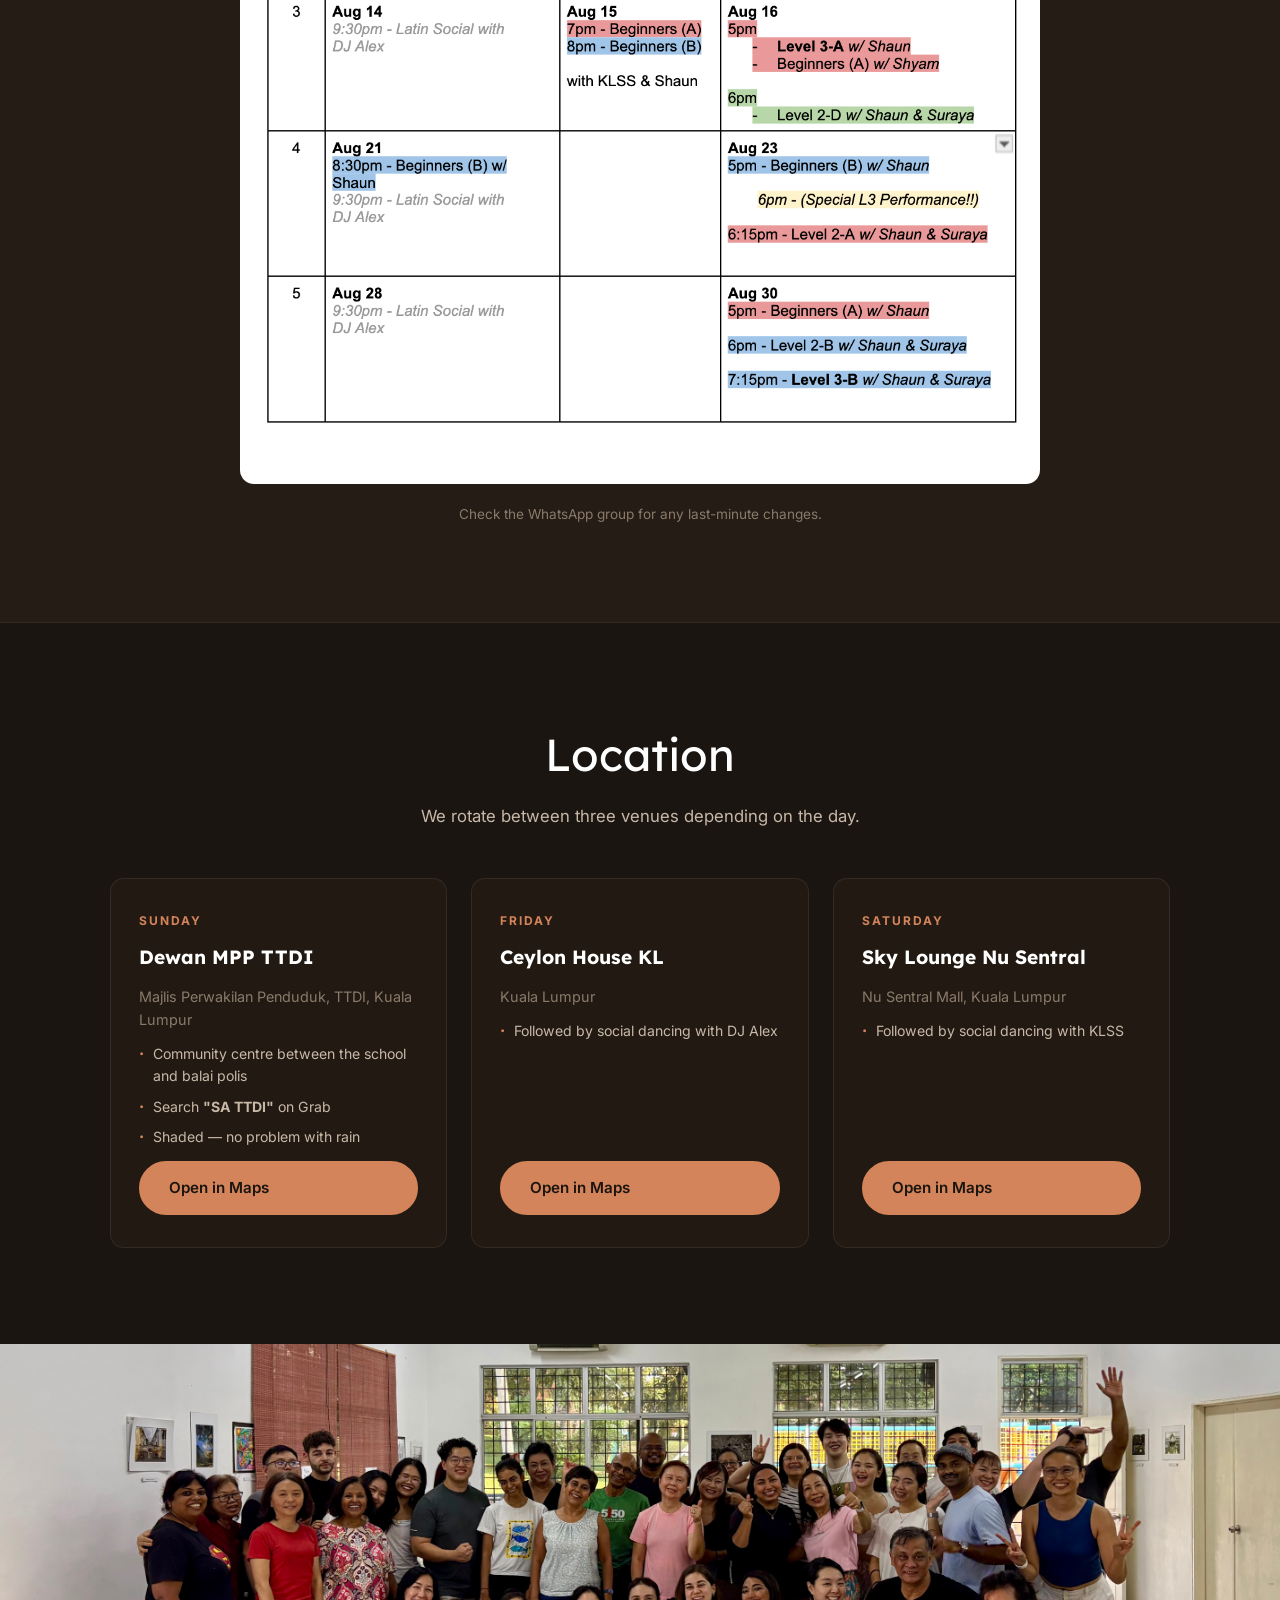
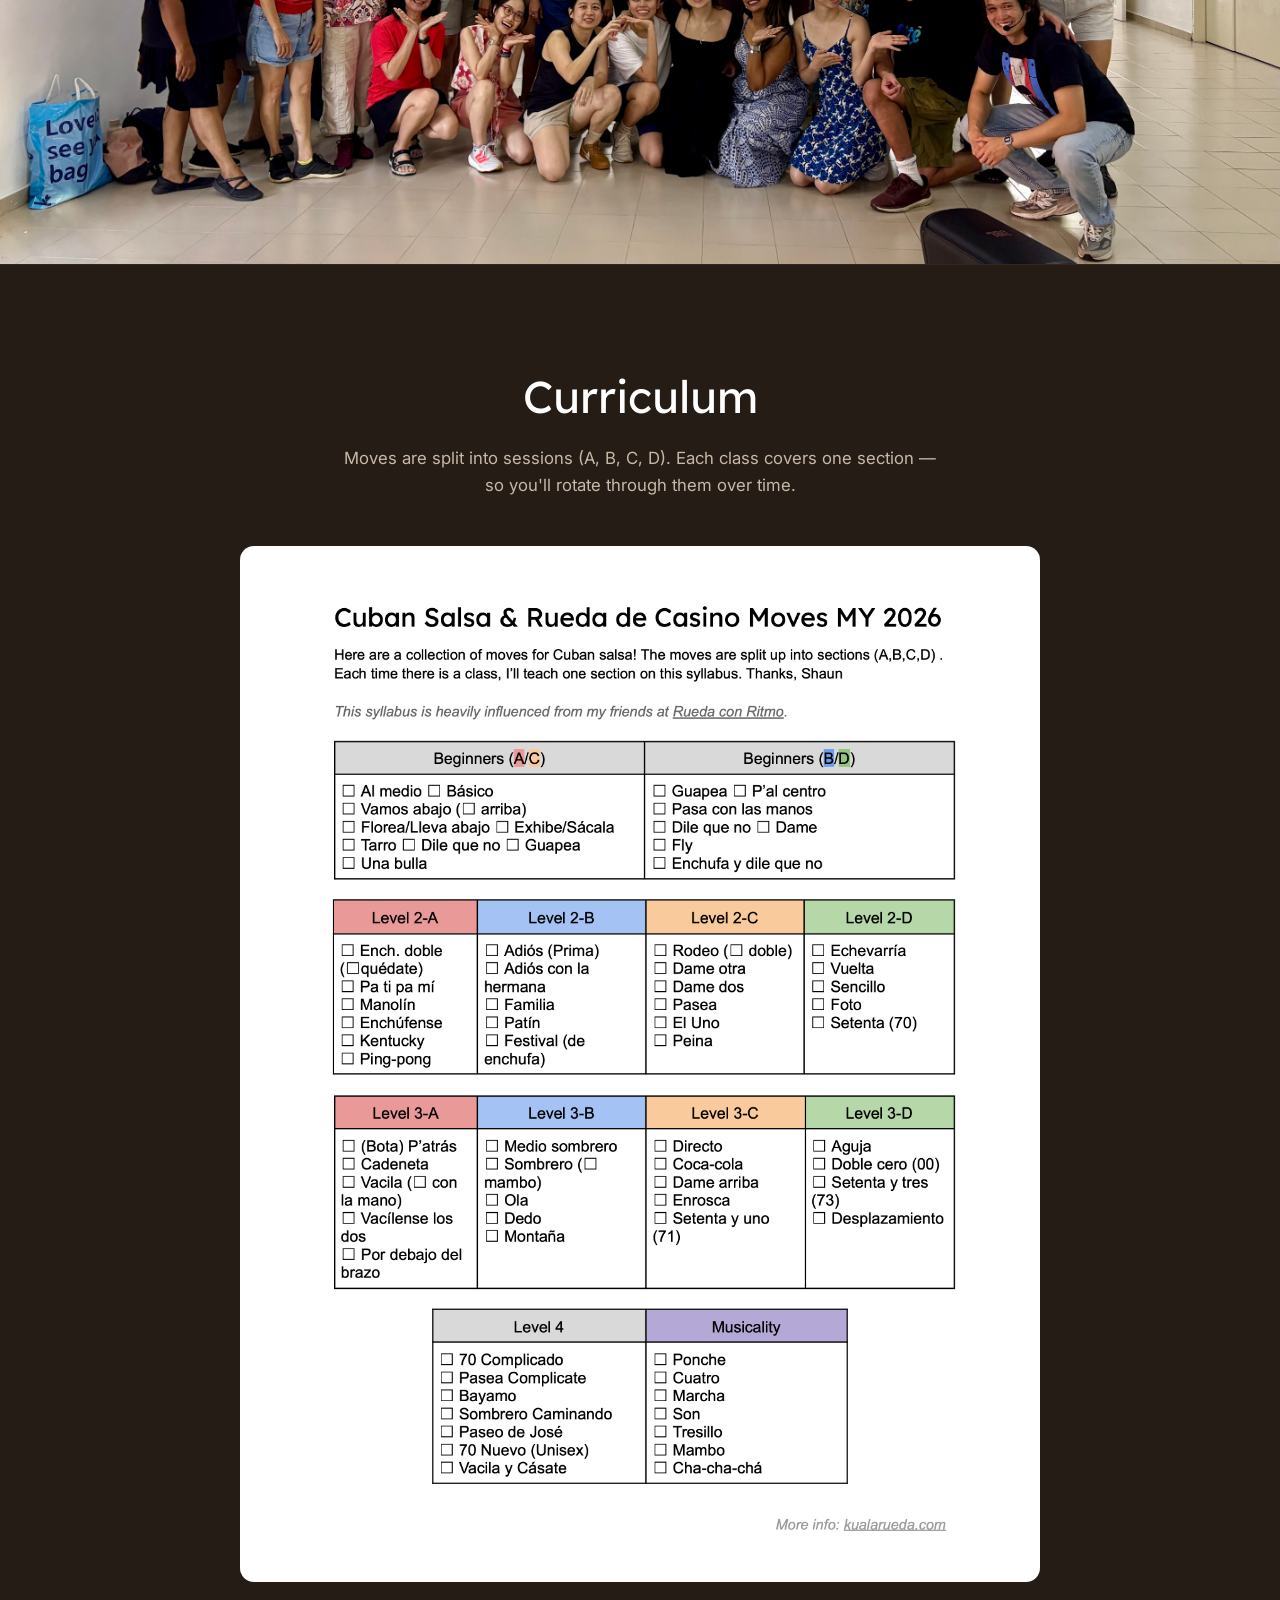
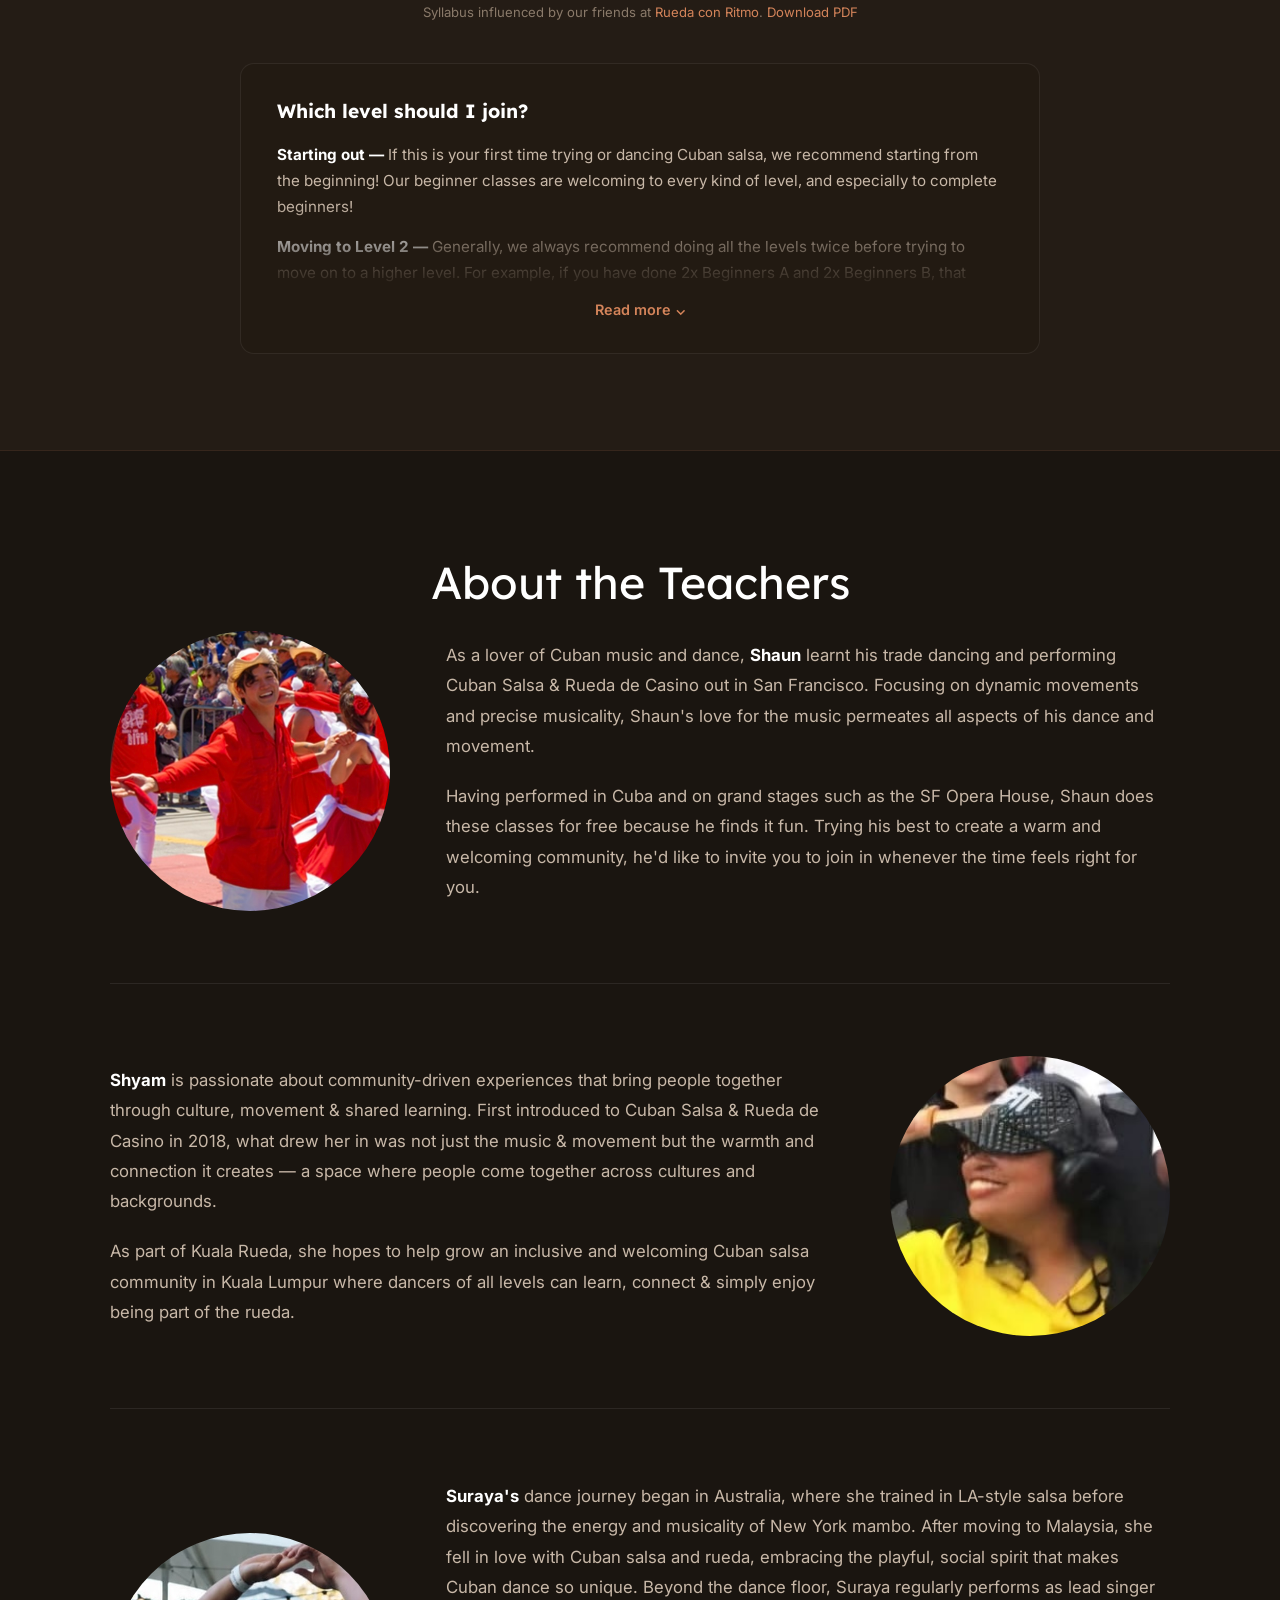
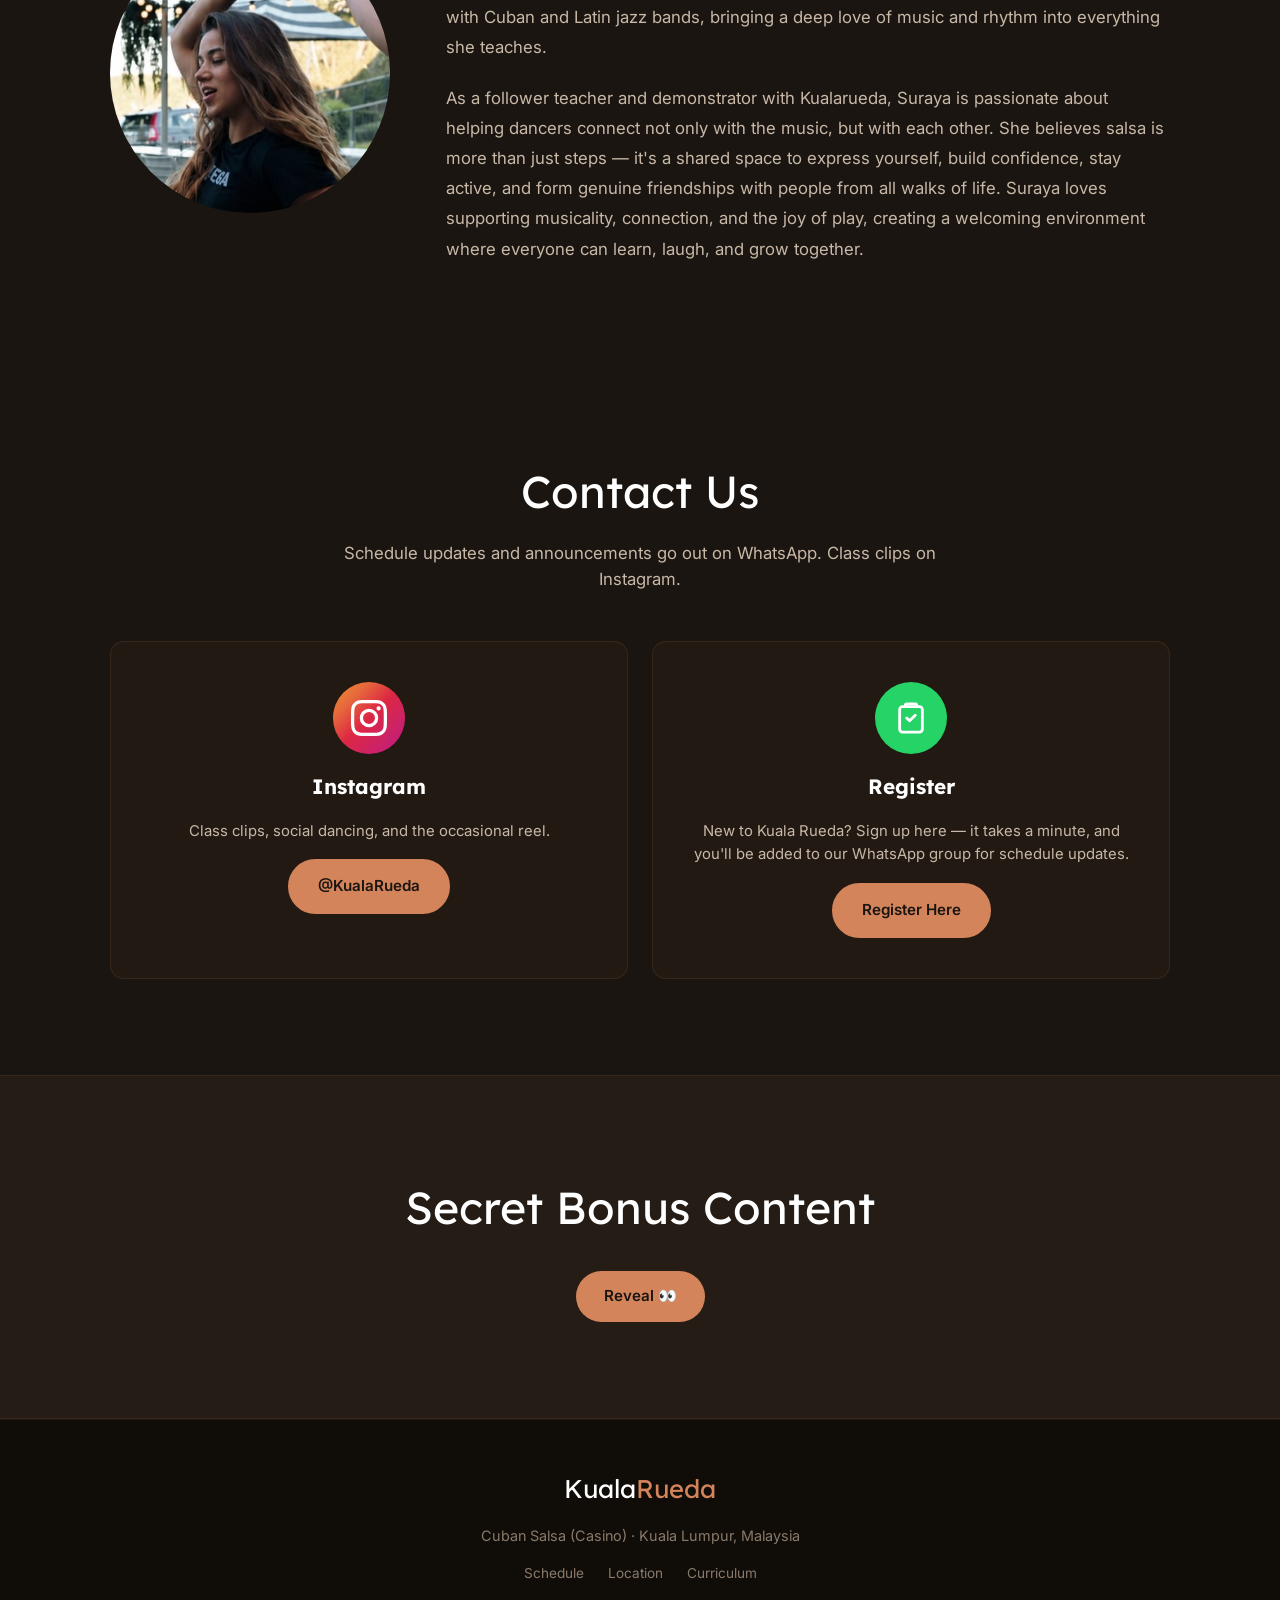
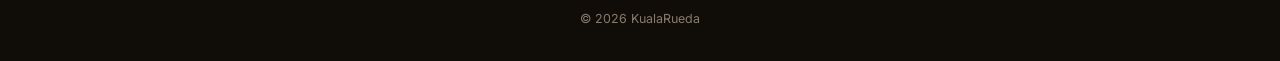
==== commit c09869ea: "easier link to register" ====
--- a/index.html
+++ b/index.html
@@ -64,7 +64,7 @@
   <section class="schedule" id="schedule">
     <div class="container">
       <h2 class="section-title">Class Schedule</h2>
-      <p class="section-sub">Updated monthly. Classes are free & drop in! Please register below</p>
+      <p class="section-sub">Updated monthly. Classes are free & drop in! <a href="/register" style="text-decoration: underline;">Please register here</a></p>
       <div class="curr-image-wrap">
         <img src="assets/schedule.png" alt="May 2026 class schedule" class="curr-image" />
       </div>
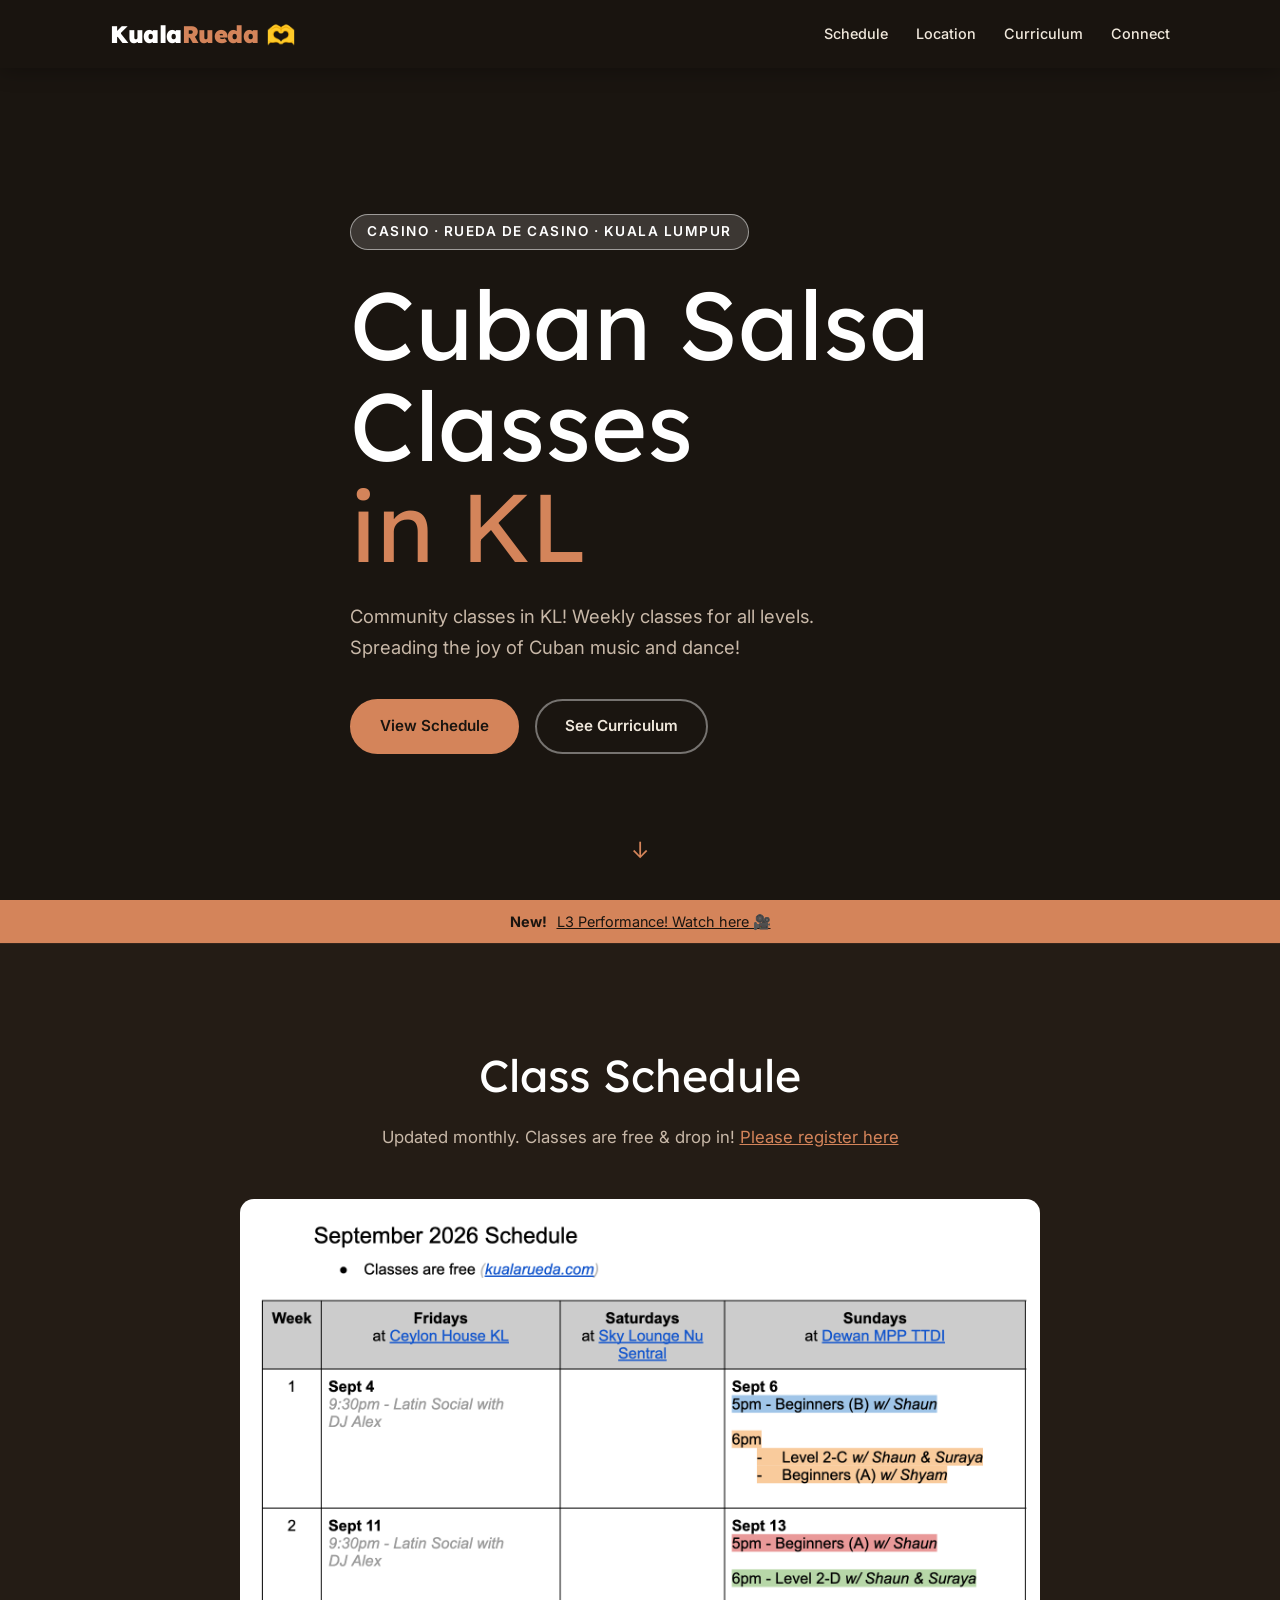
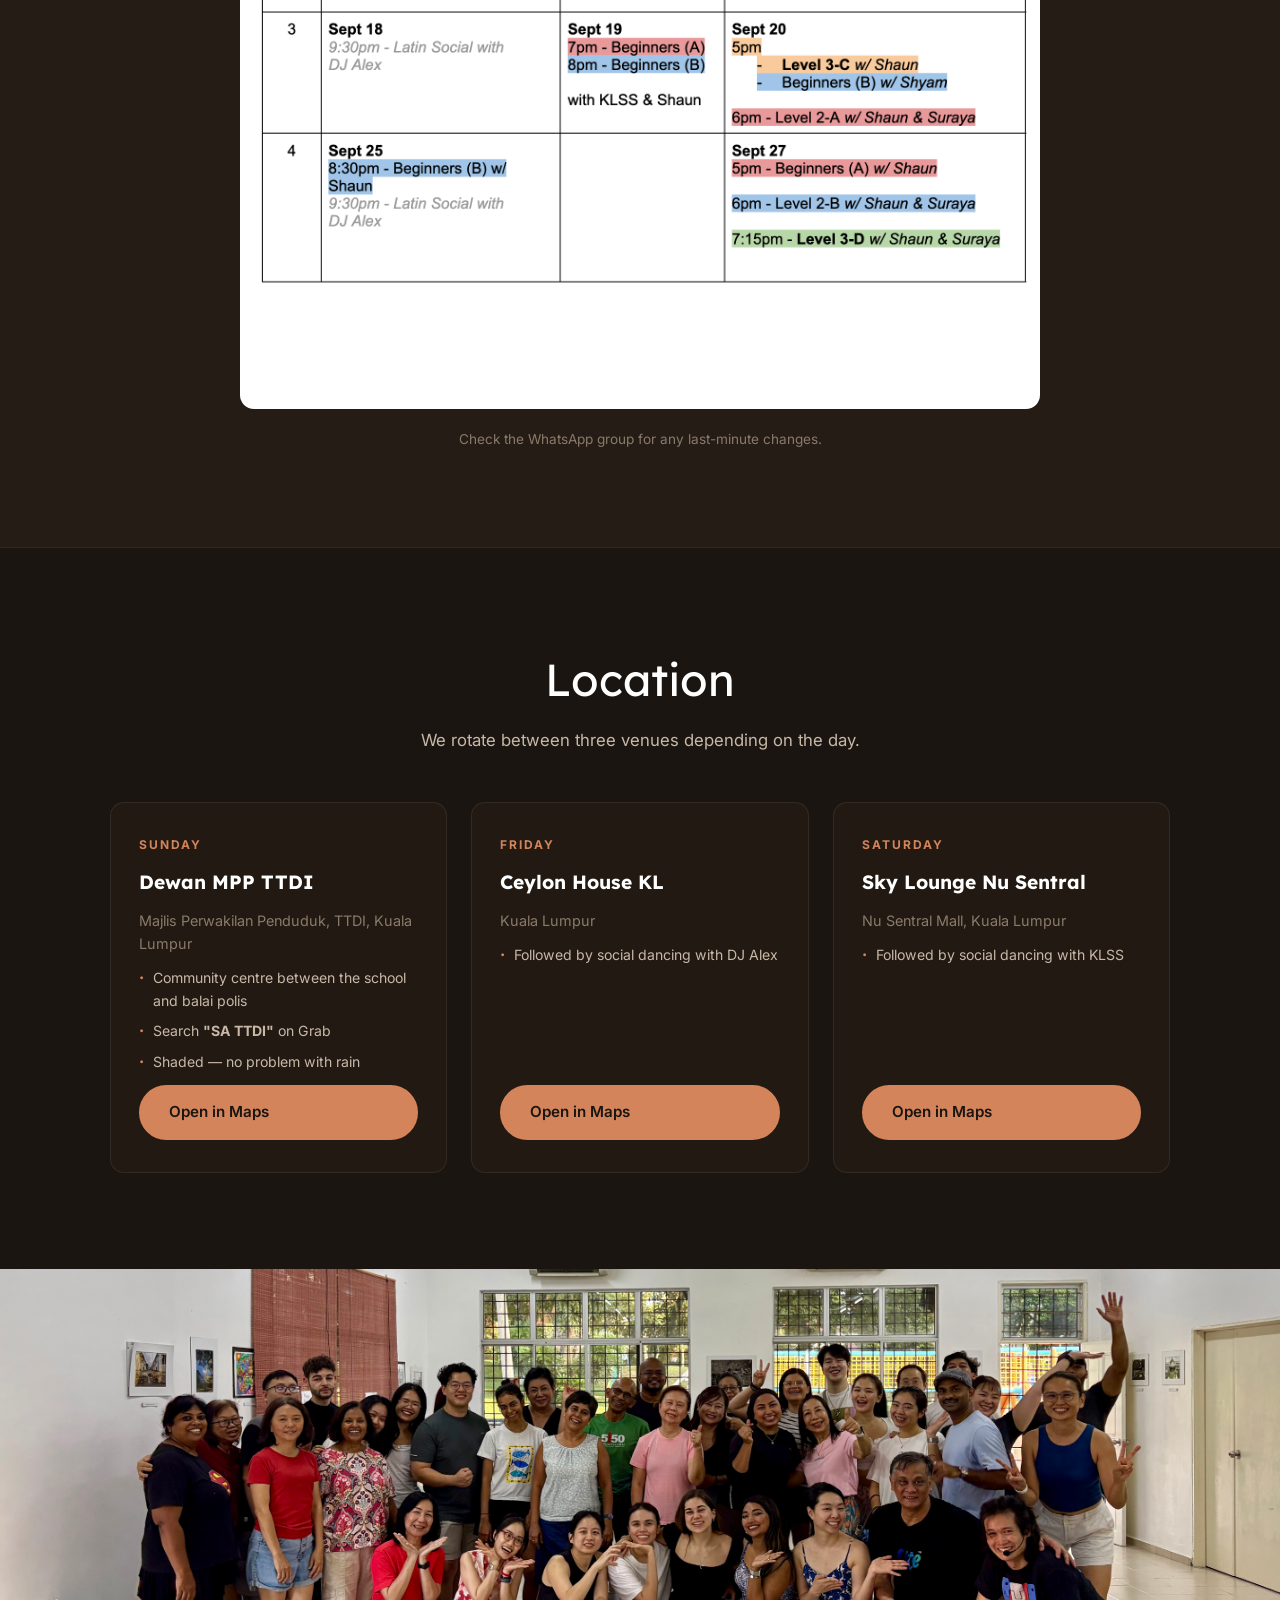
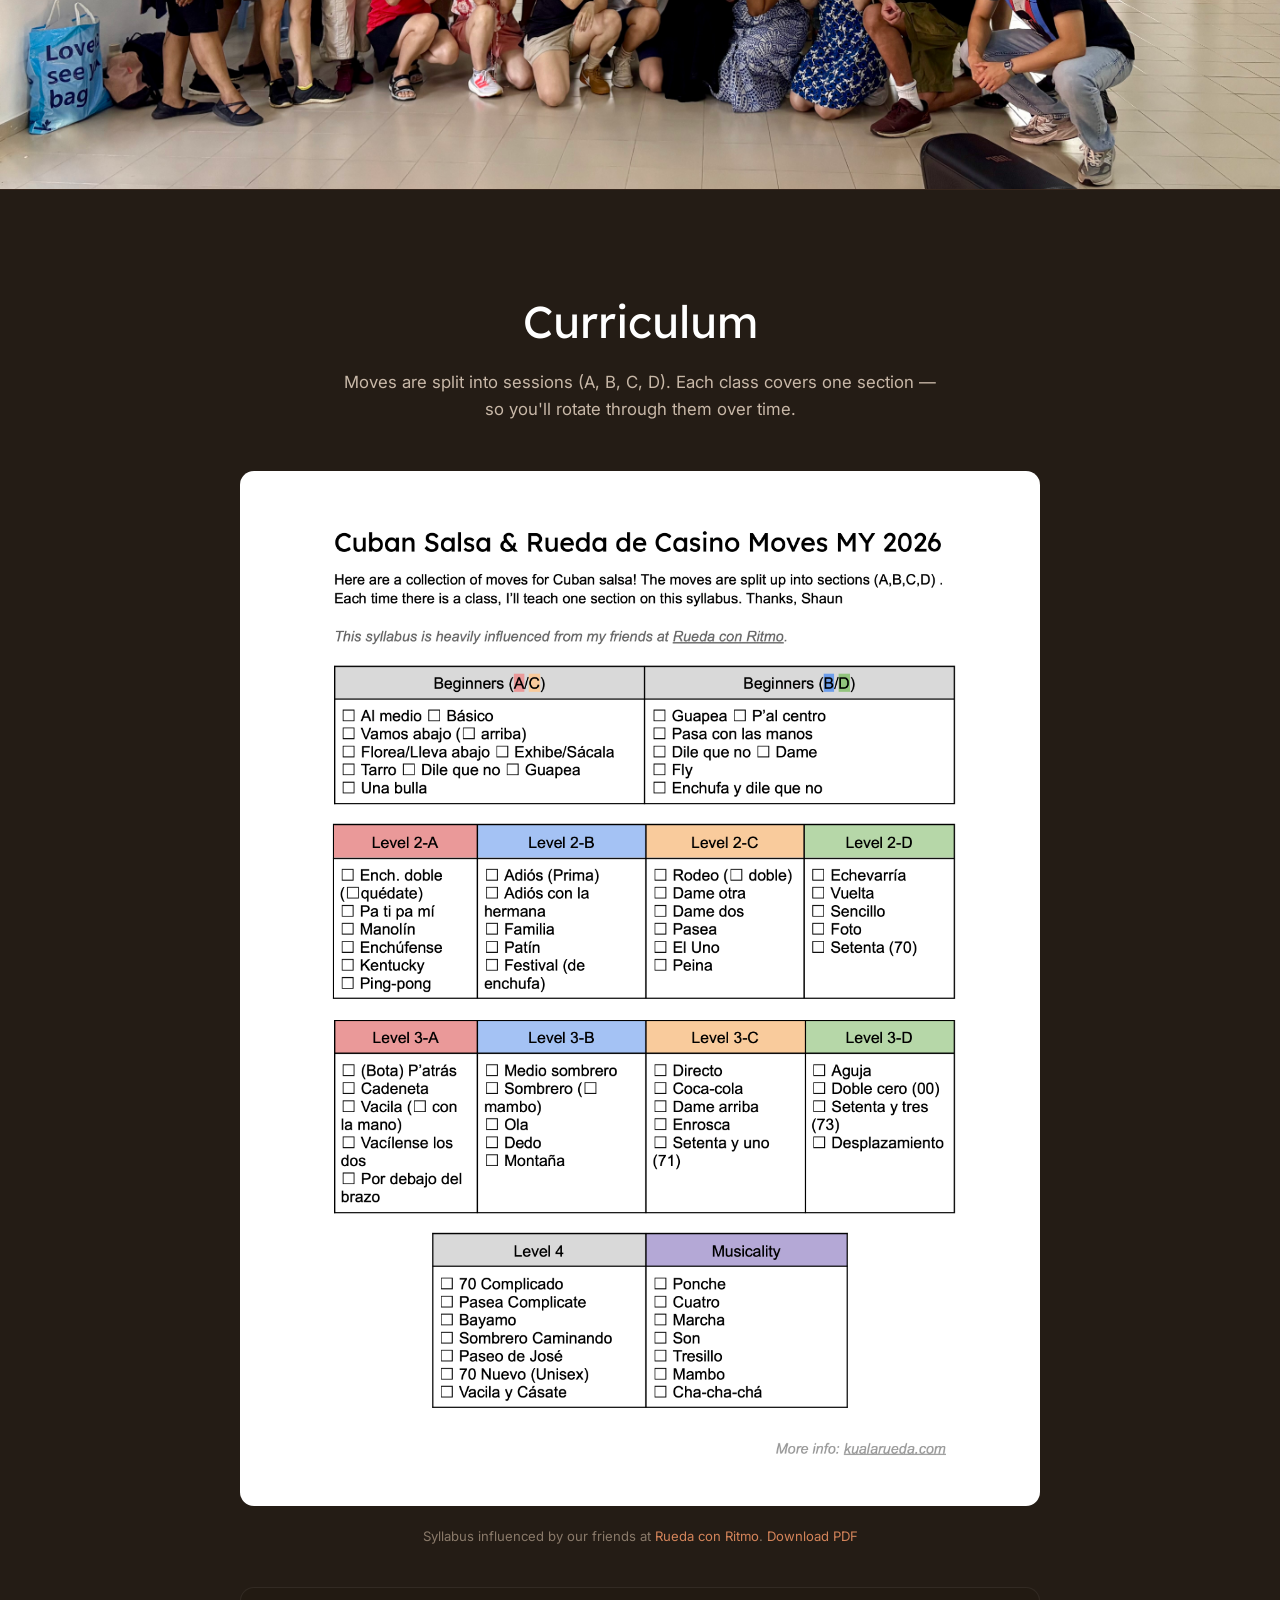
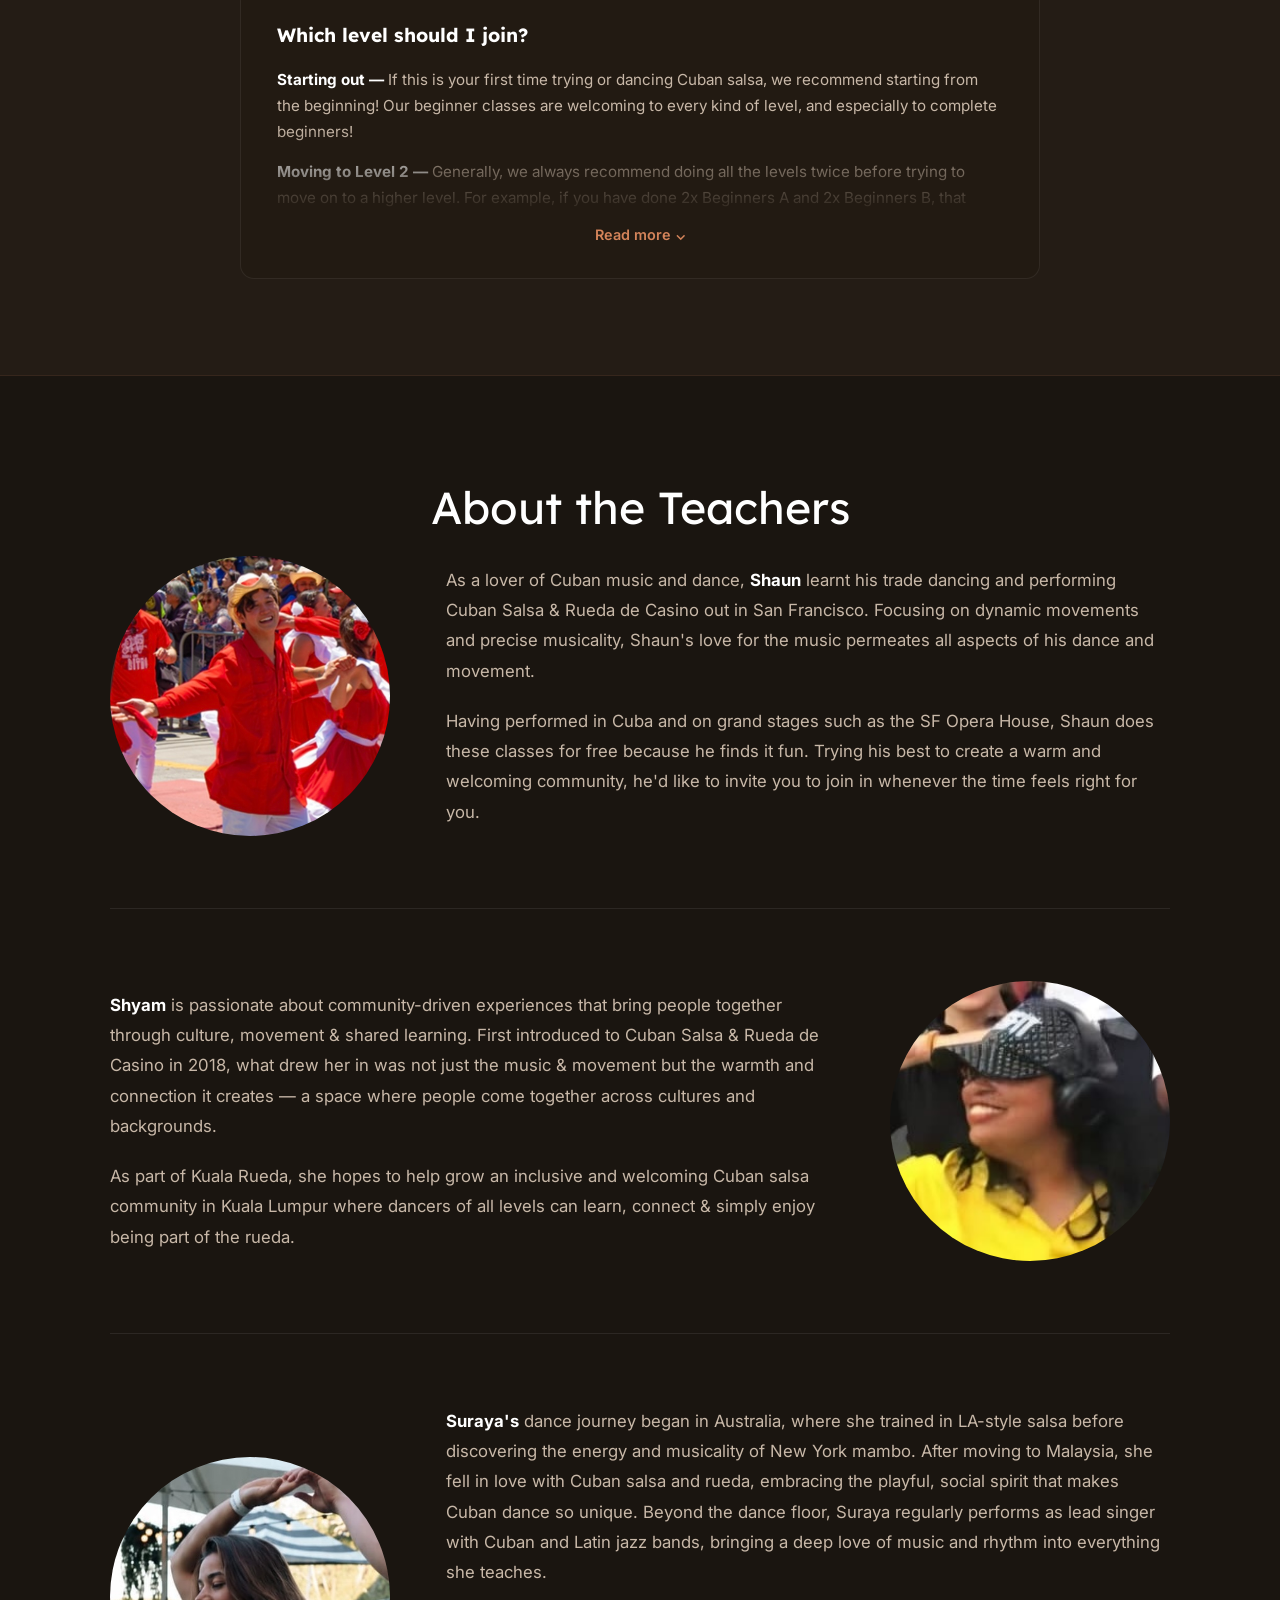
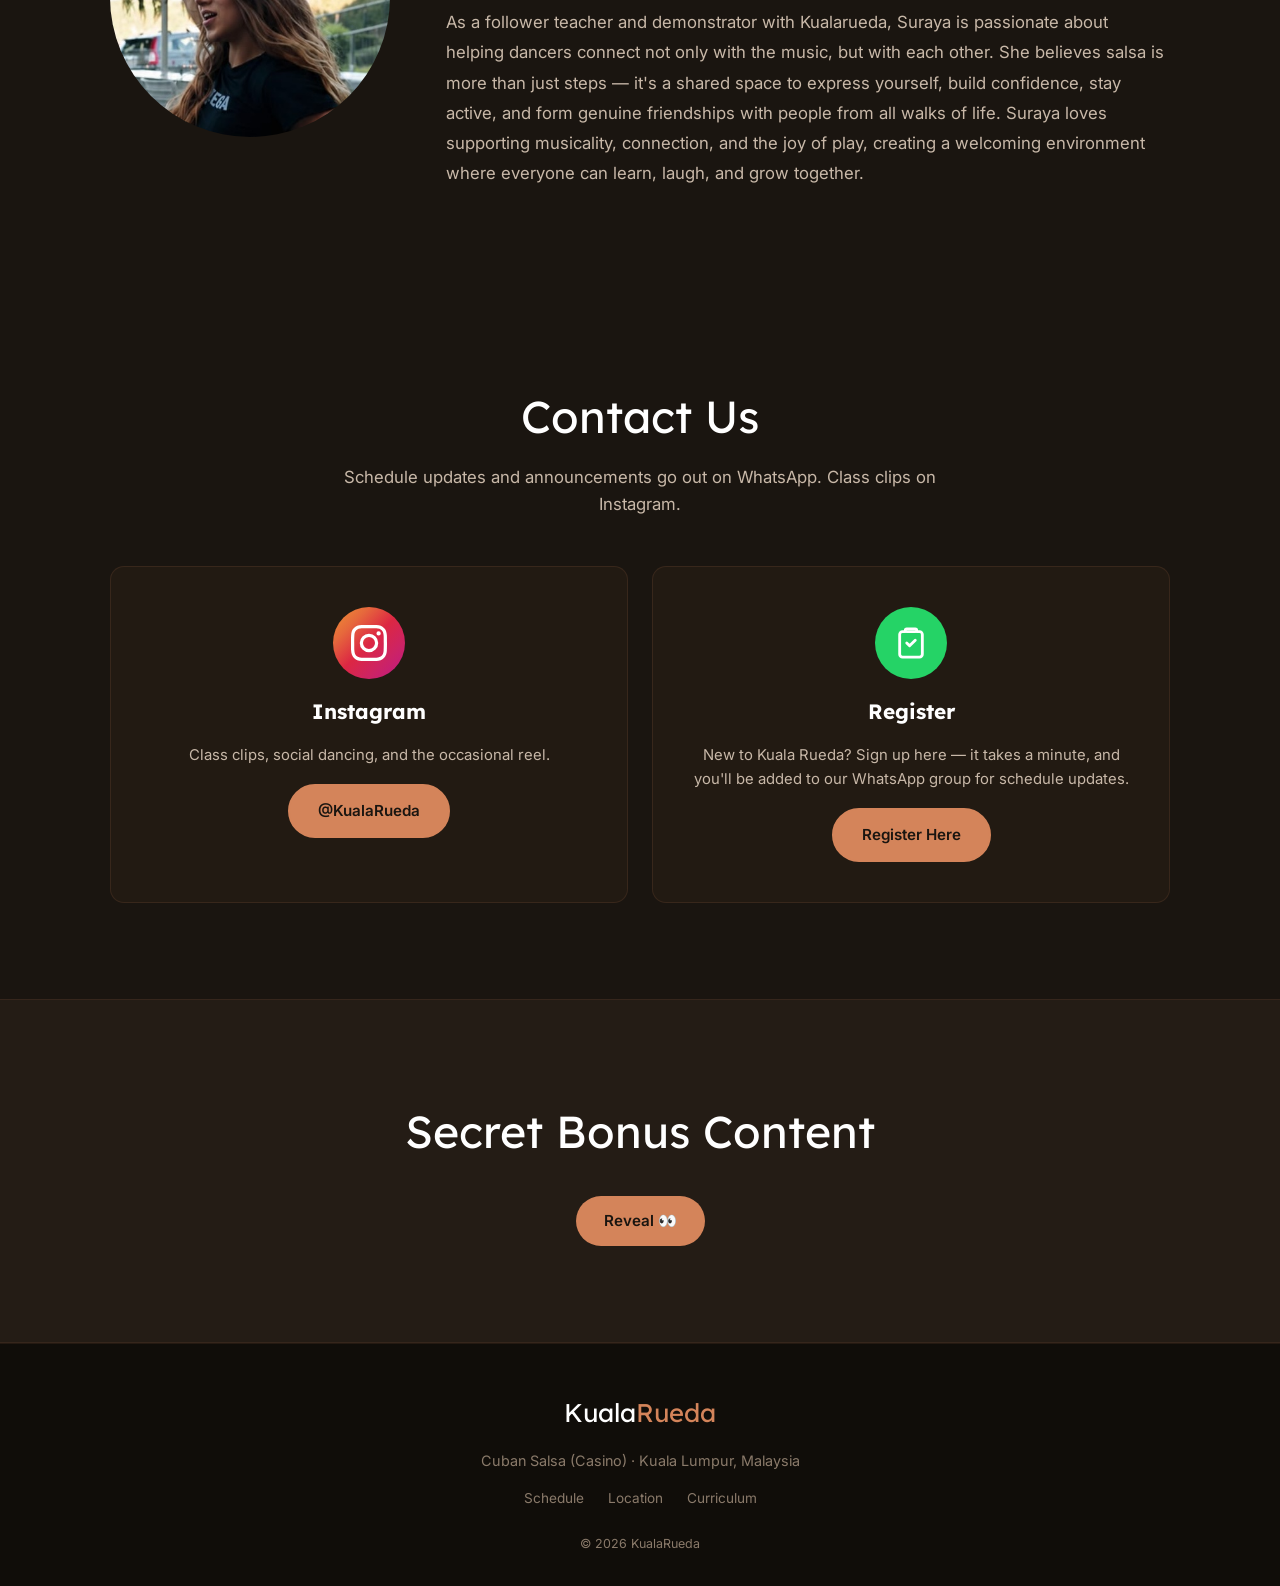
==== commit 2fed9ec5: "Update level guidance" ====
--- a/index.html
+++ b/index.html
@@ -137,7 +137,7 @@
         <div class="level-guide-fade">
           <p><strong>Starting out —</strong> If this is your first time trying or dancing Cuban salsa, we recommend starting from the beginning! Our beginner classes are welcoming to every kind of level, and especially to complete beginners!</p>
           <p><strong>Moving to Level 2 —</strong> Generally, we always recommend doing all the levels twice before trying to move on to a higher level. For example, if you have done 2x Beginners A and 2x Beginners B, that would be a good time to try Level 2.</p>
-          <p><strong>Moving to Level 3 —</strong> Similarly, if you feel as though you're comfortable with the moves in Level 2 — e.g. you are comfortable with 70, adios, enchufa doble &amp; dame dos — that would be a good time to try Level 3.</p>
+          <p><strong>Moving to Level 3 —</strong> Similarly, if you feel as though you're comfortable with the moves in Level 2 — e.g. you are comfortable with 70, familia, kentucky &amp; dame dos — that would be a good time to try Level 3.</p>
           <p><strong>"I've danced before!" —</strong> If you have danced salsa before but not Cuban salsa, we also recommend starting from the beginning! Cuban salsa has a lot of moves that break away from the line that many other salsas follow. Don't worry — just 1 or 2 classes should be enough to help you feel comfortable with the different kinds of movement found in Cuban salsa.</p>
           <p><strong>Safety —</strong> If we see that you are not familiar with those moves yet, we may ask you to step out of the class and try a few more of the previous level classes first. This helps us prevent any injuries for everyone dancing!</p>
           <p>Feel free to ping an instructor if you have any questions.</p>
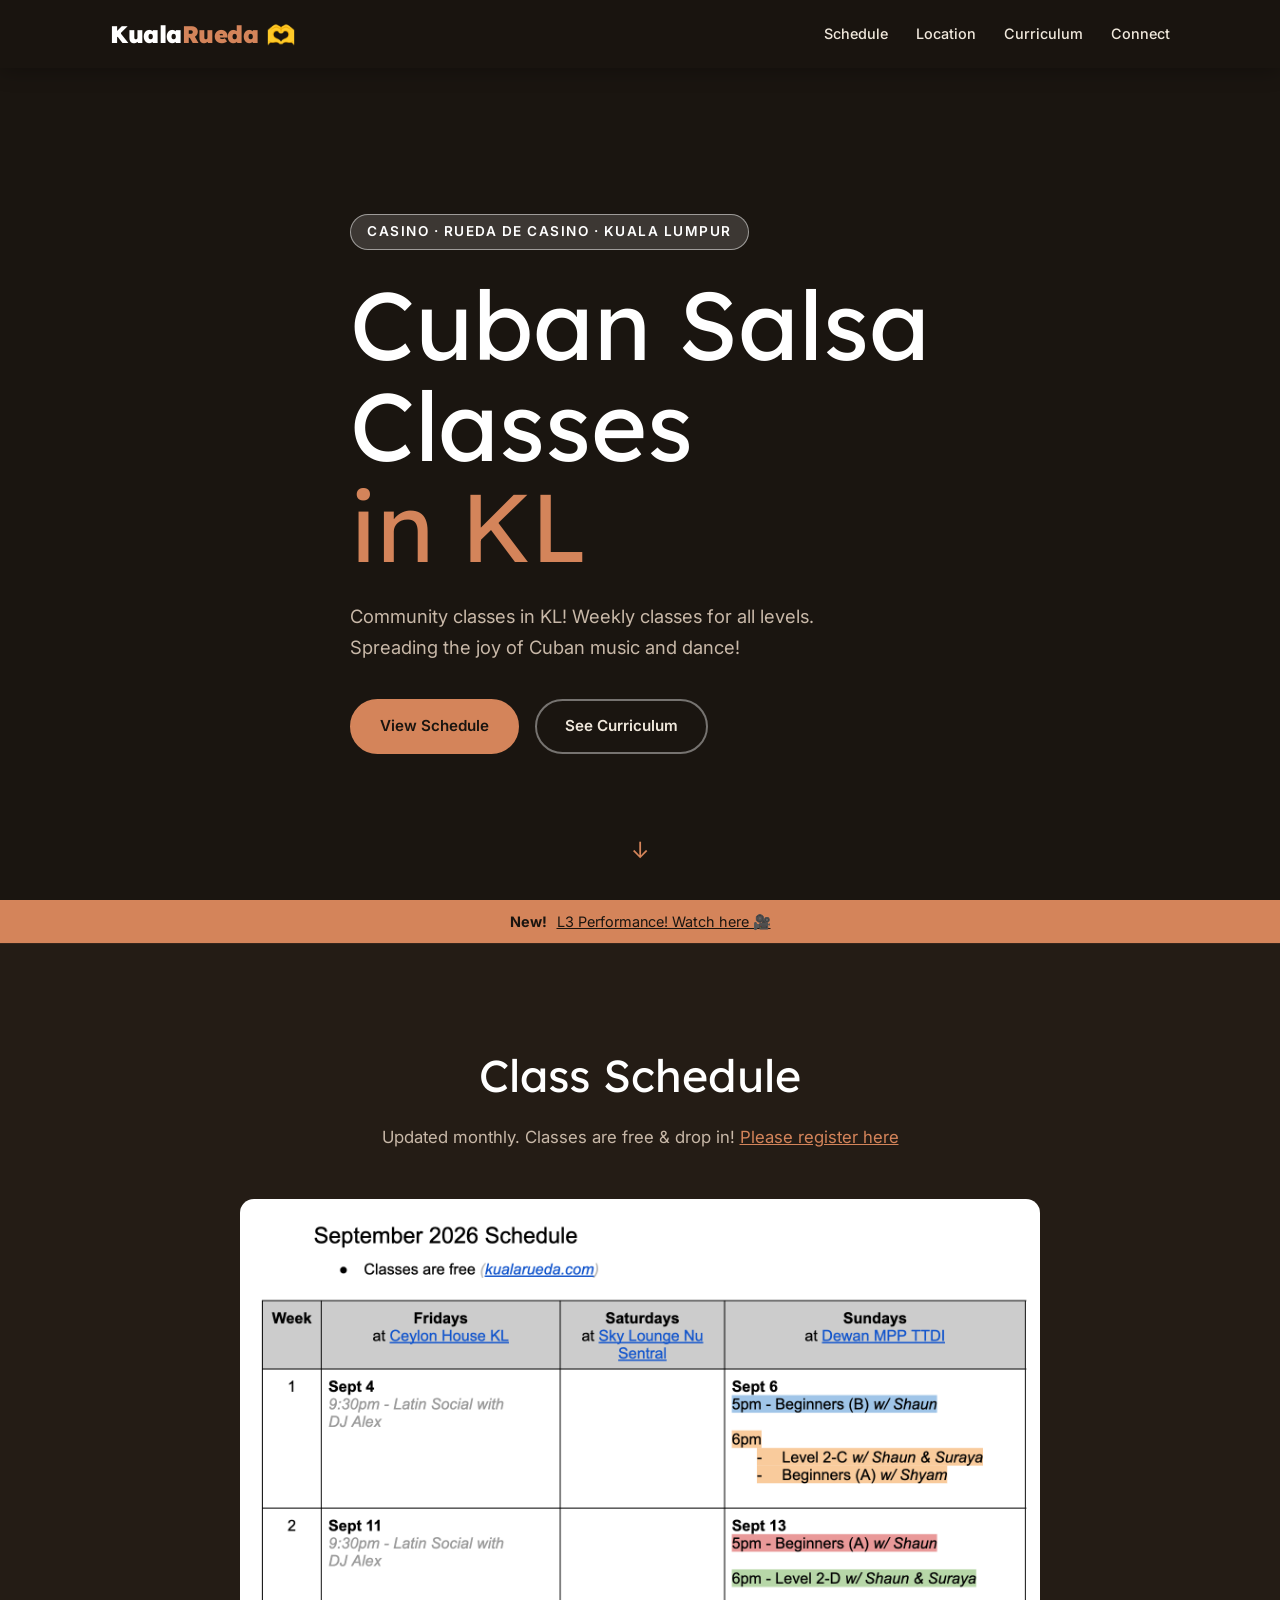
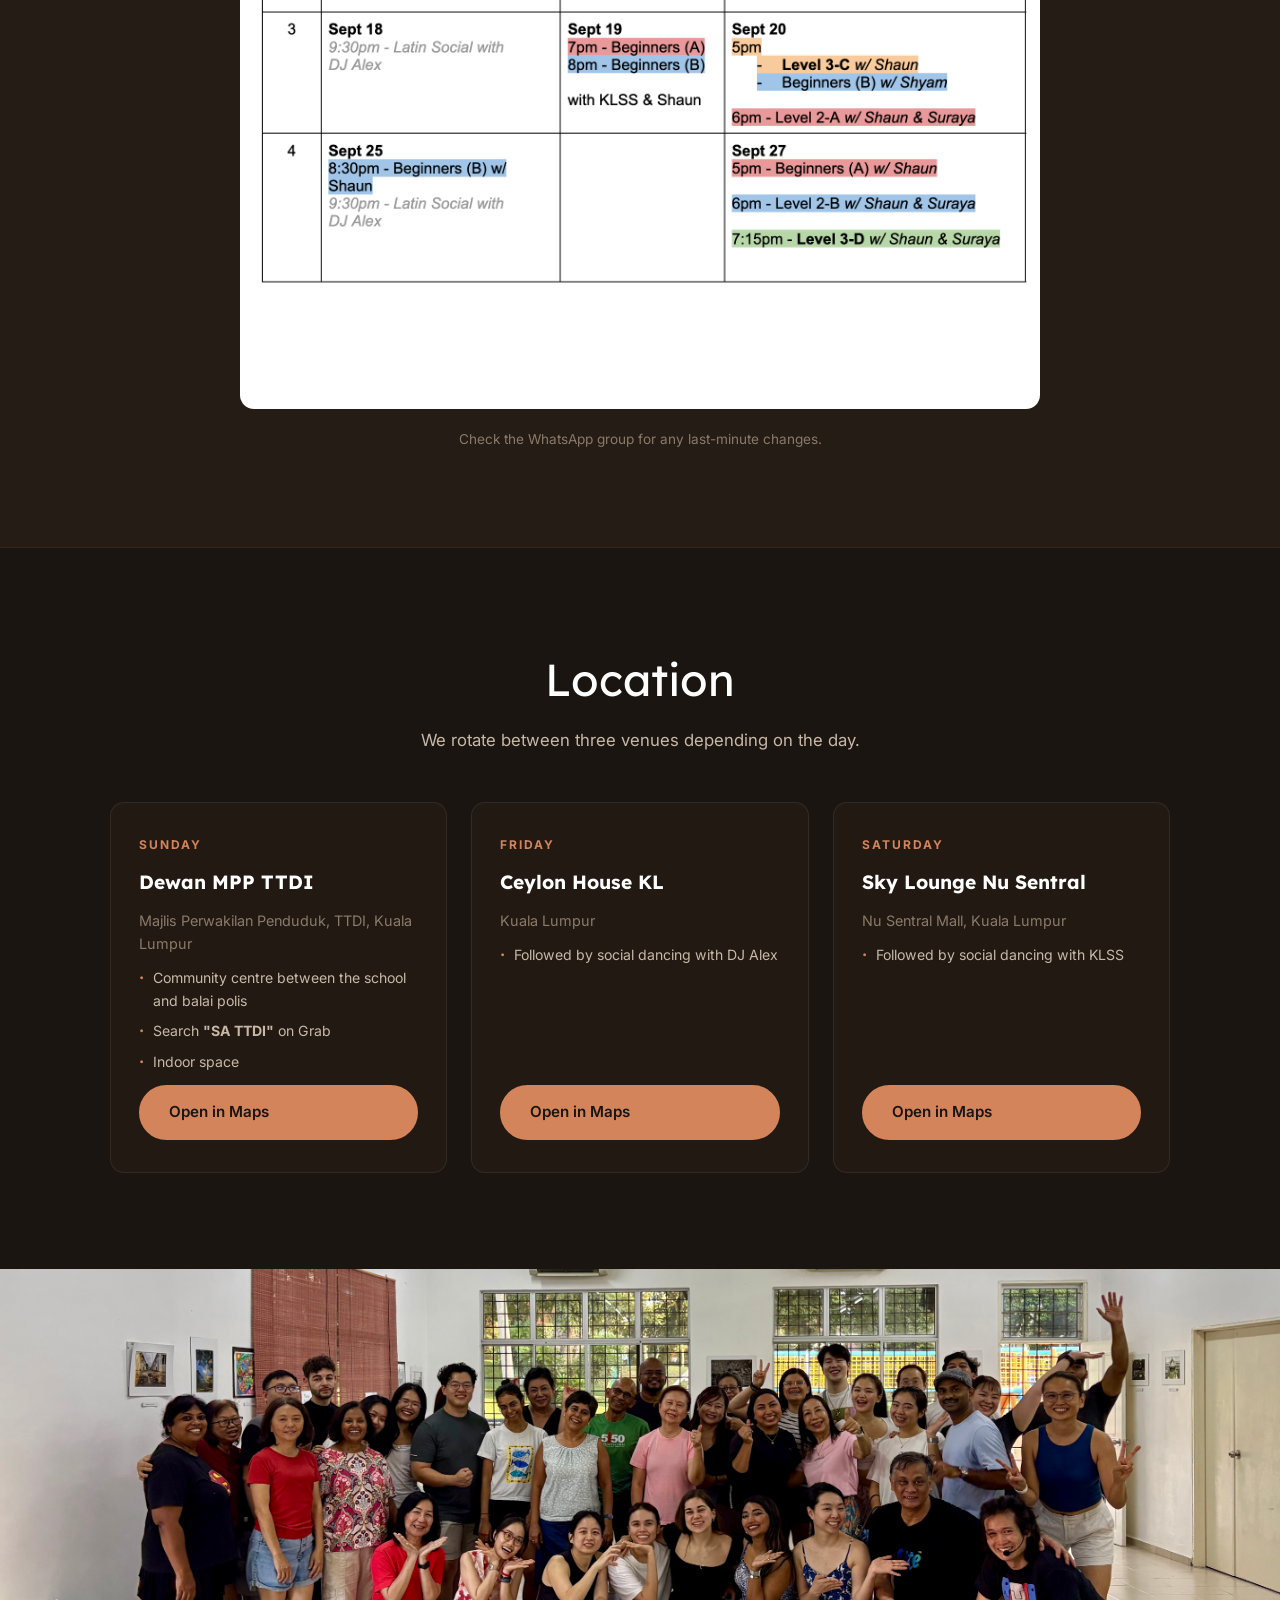
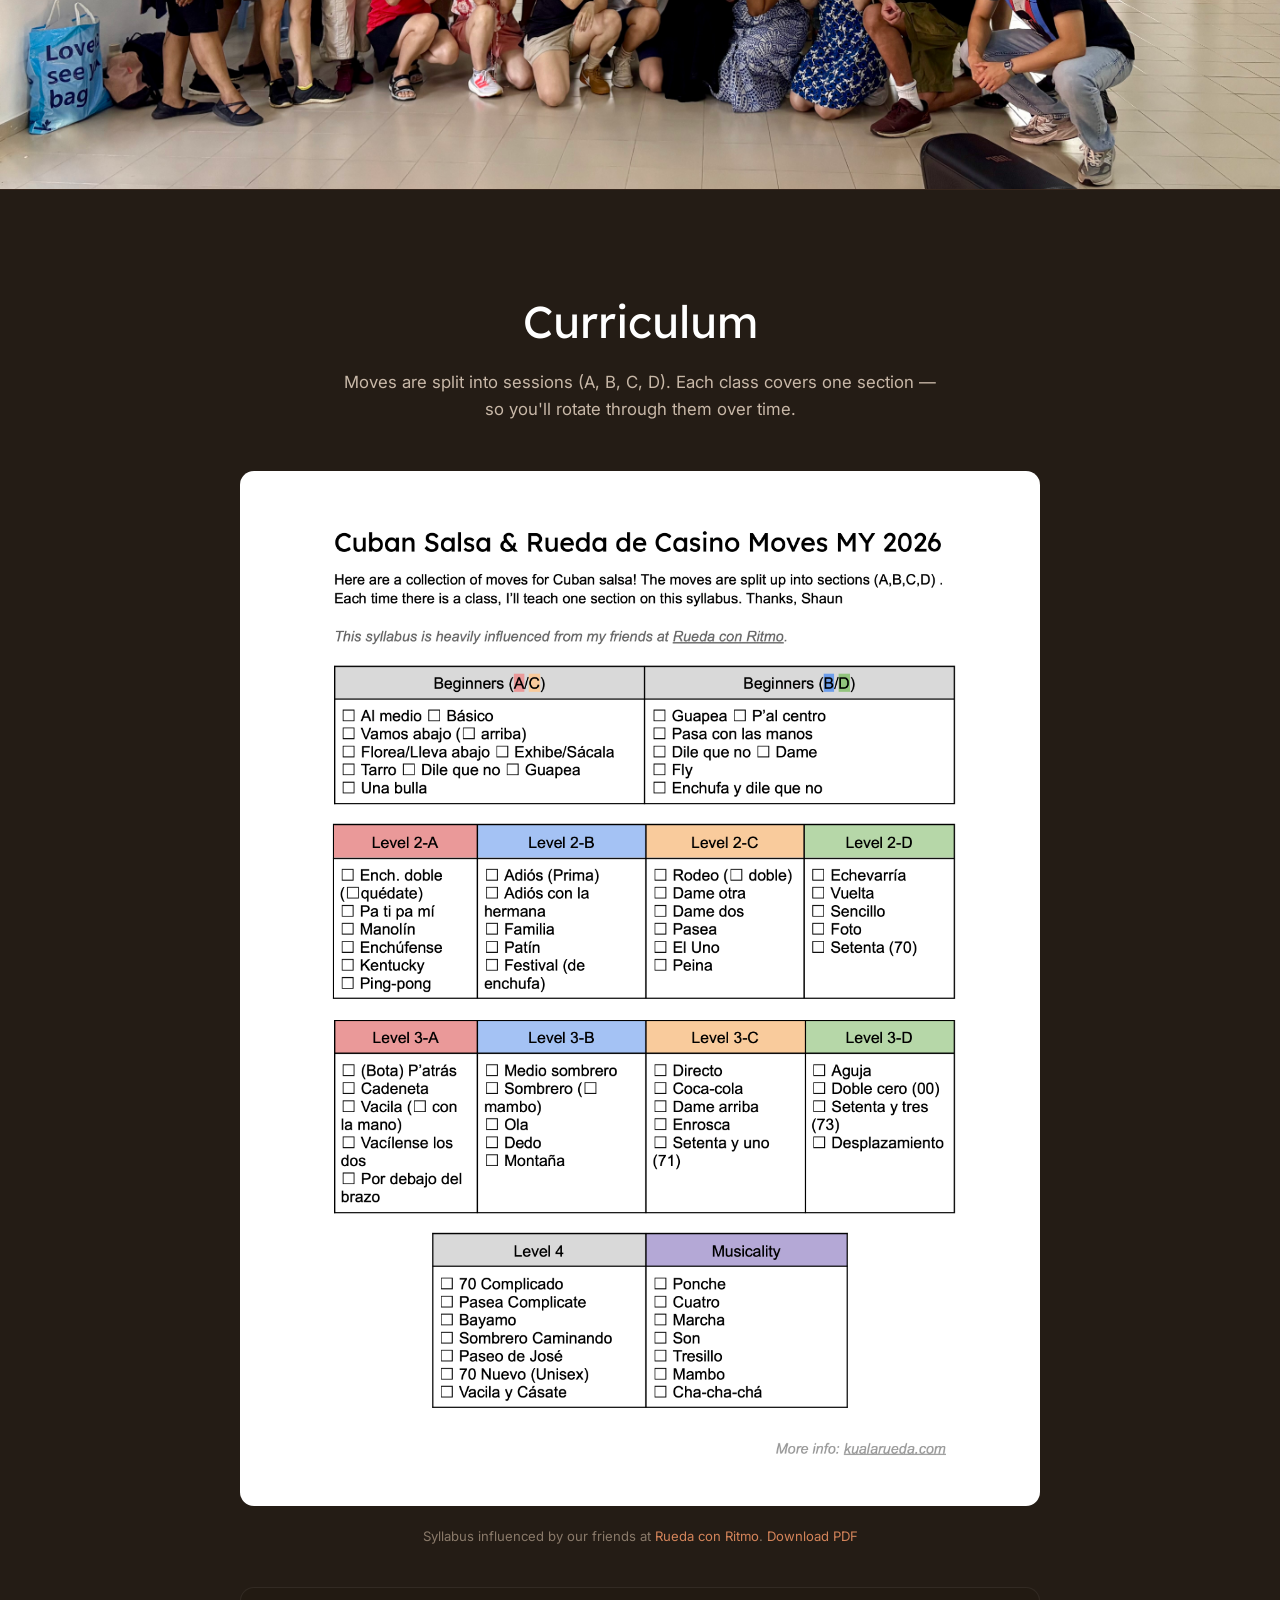
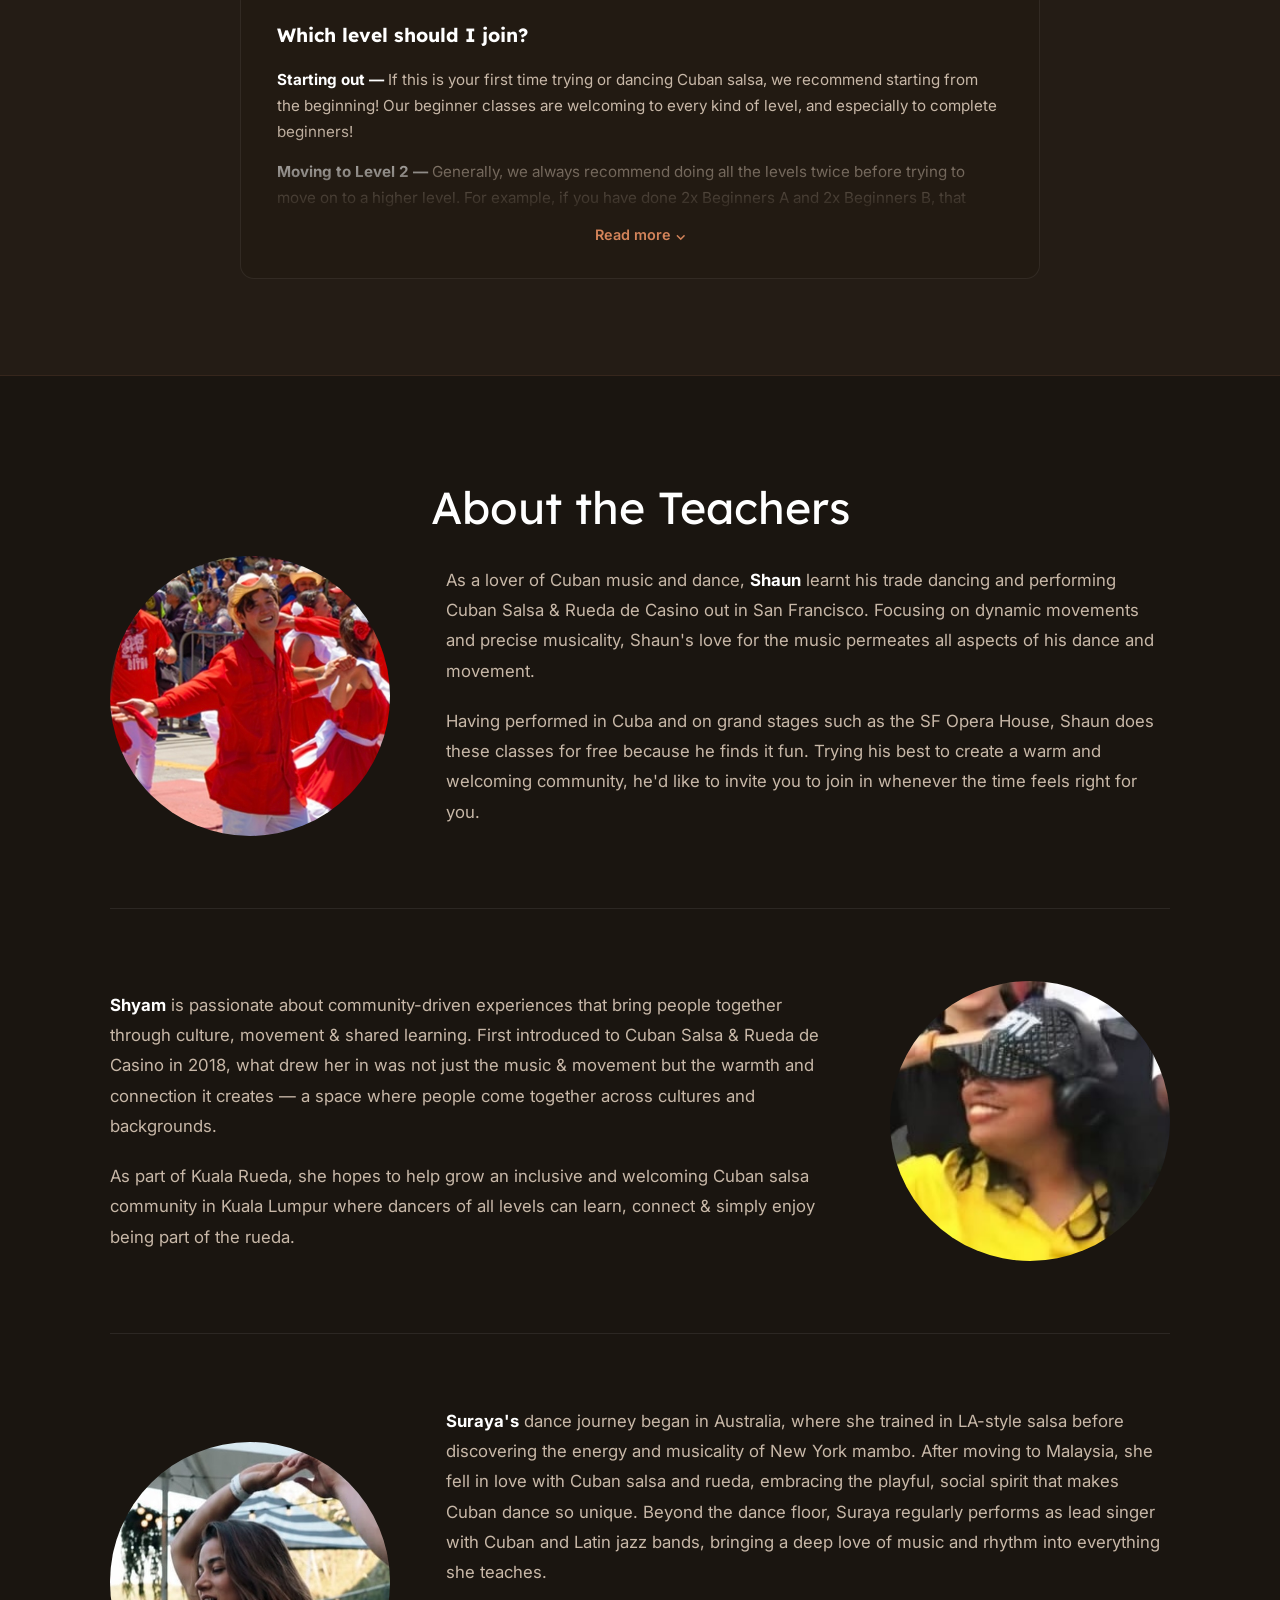
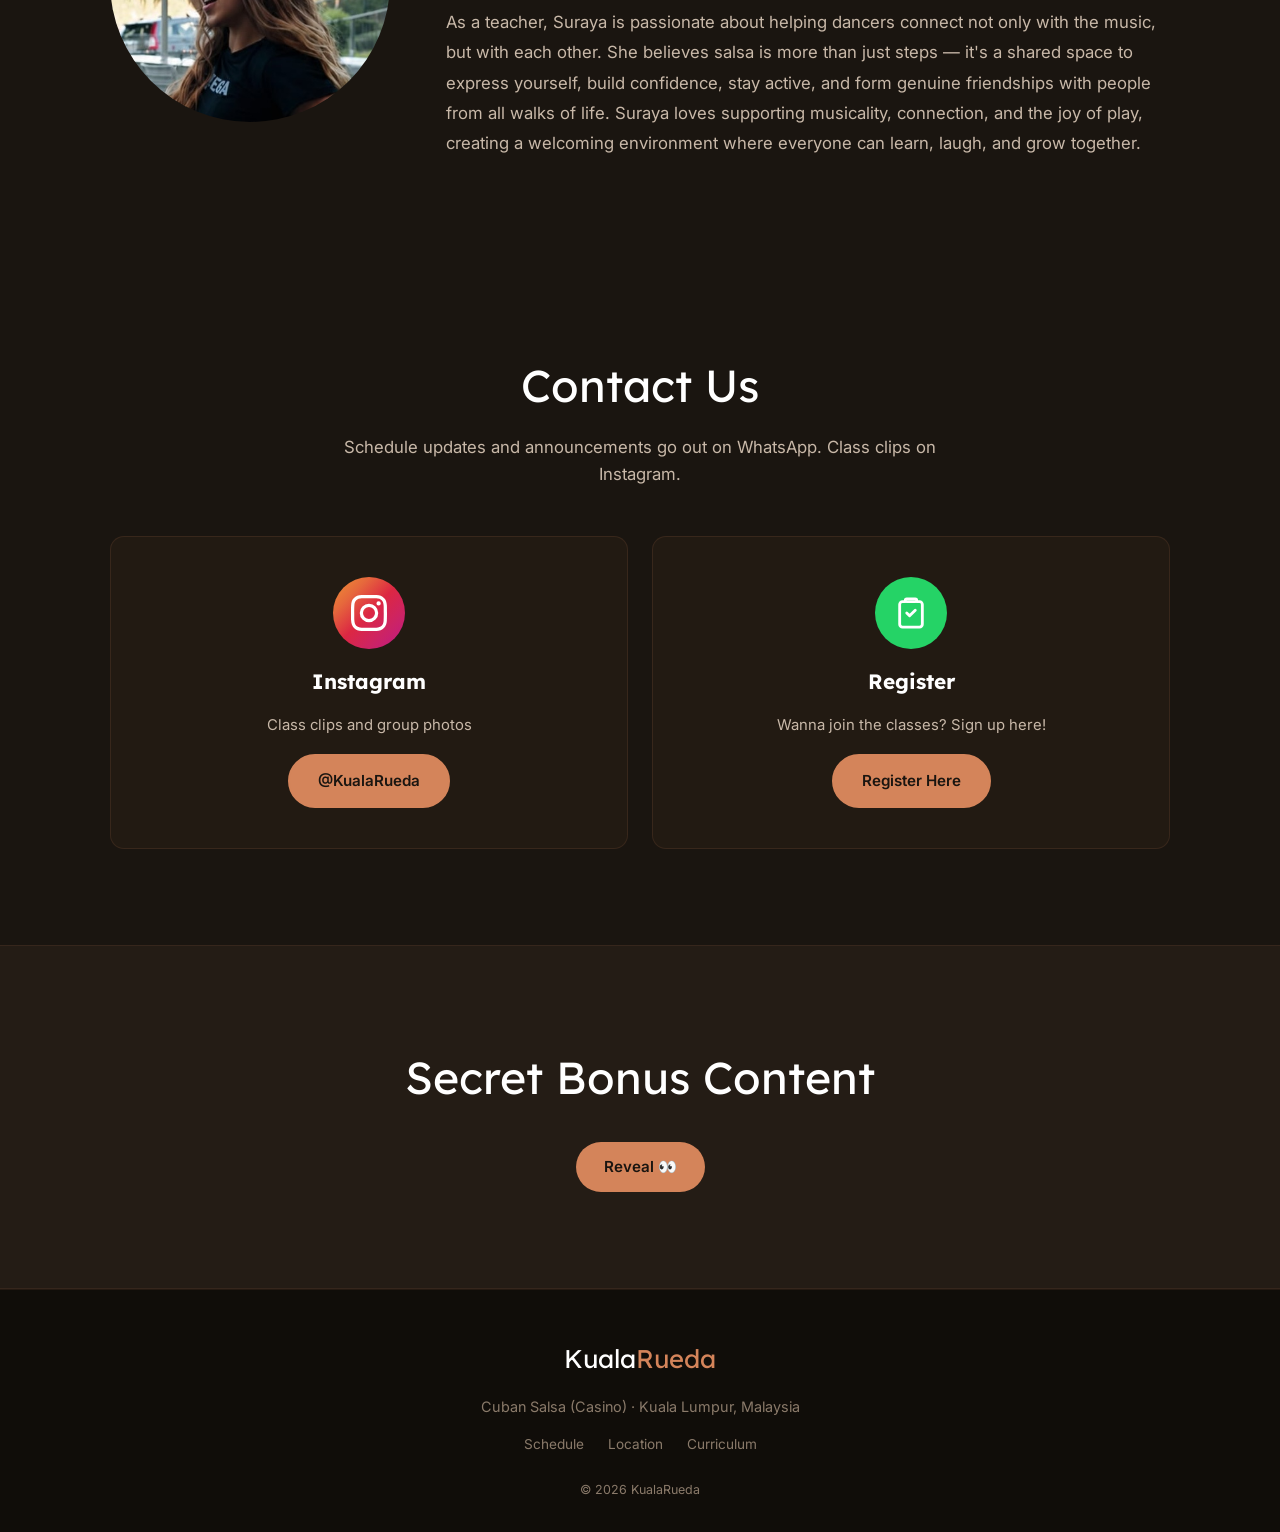
==== commit a20a0c7f: "Clean up description" ====
--- a/index.html
+++ b/index.html
@@ -86,7 +86,7 @@
           <ul class="venue-notes">
             <li>Community centre between the school and balai polis</li>
             <li>Search <strong>"SA TTDI"</strong> on Grab</li>
-            <li>Shaded — no problem with rain</li>
+            <li>Indoor space</li>
           </ul>
           <a href="https://www.google.com/maps/place/Dewan+MPP+%E2%80%A2+Majlis+Perwakilan+Penduduk/@3.1533087,101.6230513,17z/data=!3m1!4b1!4m6!3m5!1s0x31cc498bb77d4011:0x5229504229deae7a!8m2!3d3.1533087!4d101.6256316!16s%2Fg%2F11w36tq726" rel="noopener" class="btn btn-primary">Open in Maps</a>
         </div>
@@ -180,7 +180,7 @@
         </div>
         <div class="about-text">
           <p><strong style="color: var(--white);">Suraya's</strong> dance journey began in Australia, where she trained in LA-style salsa before discovering the energy and musicality of New York mambo. After moving to Malaysia, she fell in love with Cuban salsa and rueda, embracing the playful, social spirit that makes Cuban dance so unique. Beyond the dance floor, Suraya regularly performs as lead singer with Cuban and Latin jazz bands, bringing a deep love of music and rhythm into everything she teaches.</p>
-          <p>As a follower teacher and demonstrator with Kualarueda, Suraya is passionate about helping dancers connect not only with the music, but with each other. She believes salsa is more than just steps — it's a shared space to express yourself, build confidence, stay active, and form genuine friendships with people from all walks of life. Suraya loves supporting musicality, connection, and the joy of play, creating a welcoming environment where everyone can learn, laugh, and grow together.</p>
+          <p>As a teacher, Suraya is passionate about helping dancers connect not only with the music, but with each other. She believes salsa is more than just steps — it's a shared space to express yourself, build confidence, stay active, and form genuine friendships with people from all walks of life. Suraya loves supporting musicality, connection, and the joy of play, creating a welcoming environment where everyone can learn, laugh, and grow together.</p>
         </div>
       </div>
     </div>
@@ -200,7 +200,7 @@
             </svg>
           </div>
           <h3>Instagram</h3>
-          <p>Class clips, social dancing, and the occasional reel.</p>
+          <p>Class clips and group photos</p>
           <!-- Replace href with your actual Instagram URL -->
           <a href="https://www.instagram.com/kualarueda" target="_blank" rel="noopener" class="btn btn-primary">@KualaRueda</a>
         </div>
@@ -214,7 +214,7 @@
             </svg>
           </div>
           <h3>Register</h3>
-          <p>New to Kuala Rueda? Sign up here — it takes a minute, and you'll be added to our WhatsApp group for schedule updates.</p>
+          <p>Wanna join the classes? Sign up here!</p>
           <a href="/register" class="btn btn-primary">Register Here</a>
         </div>
 
